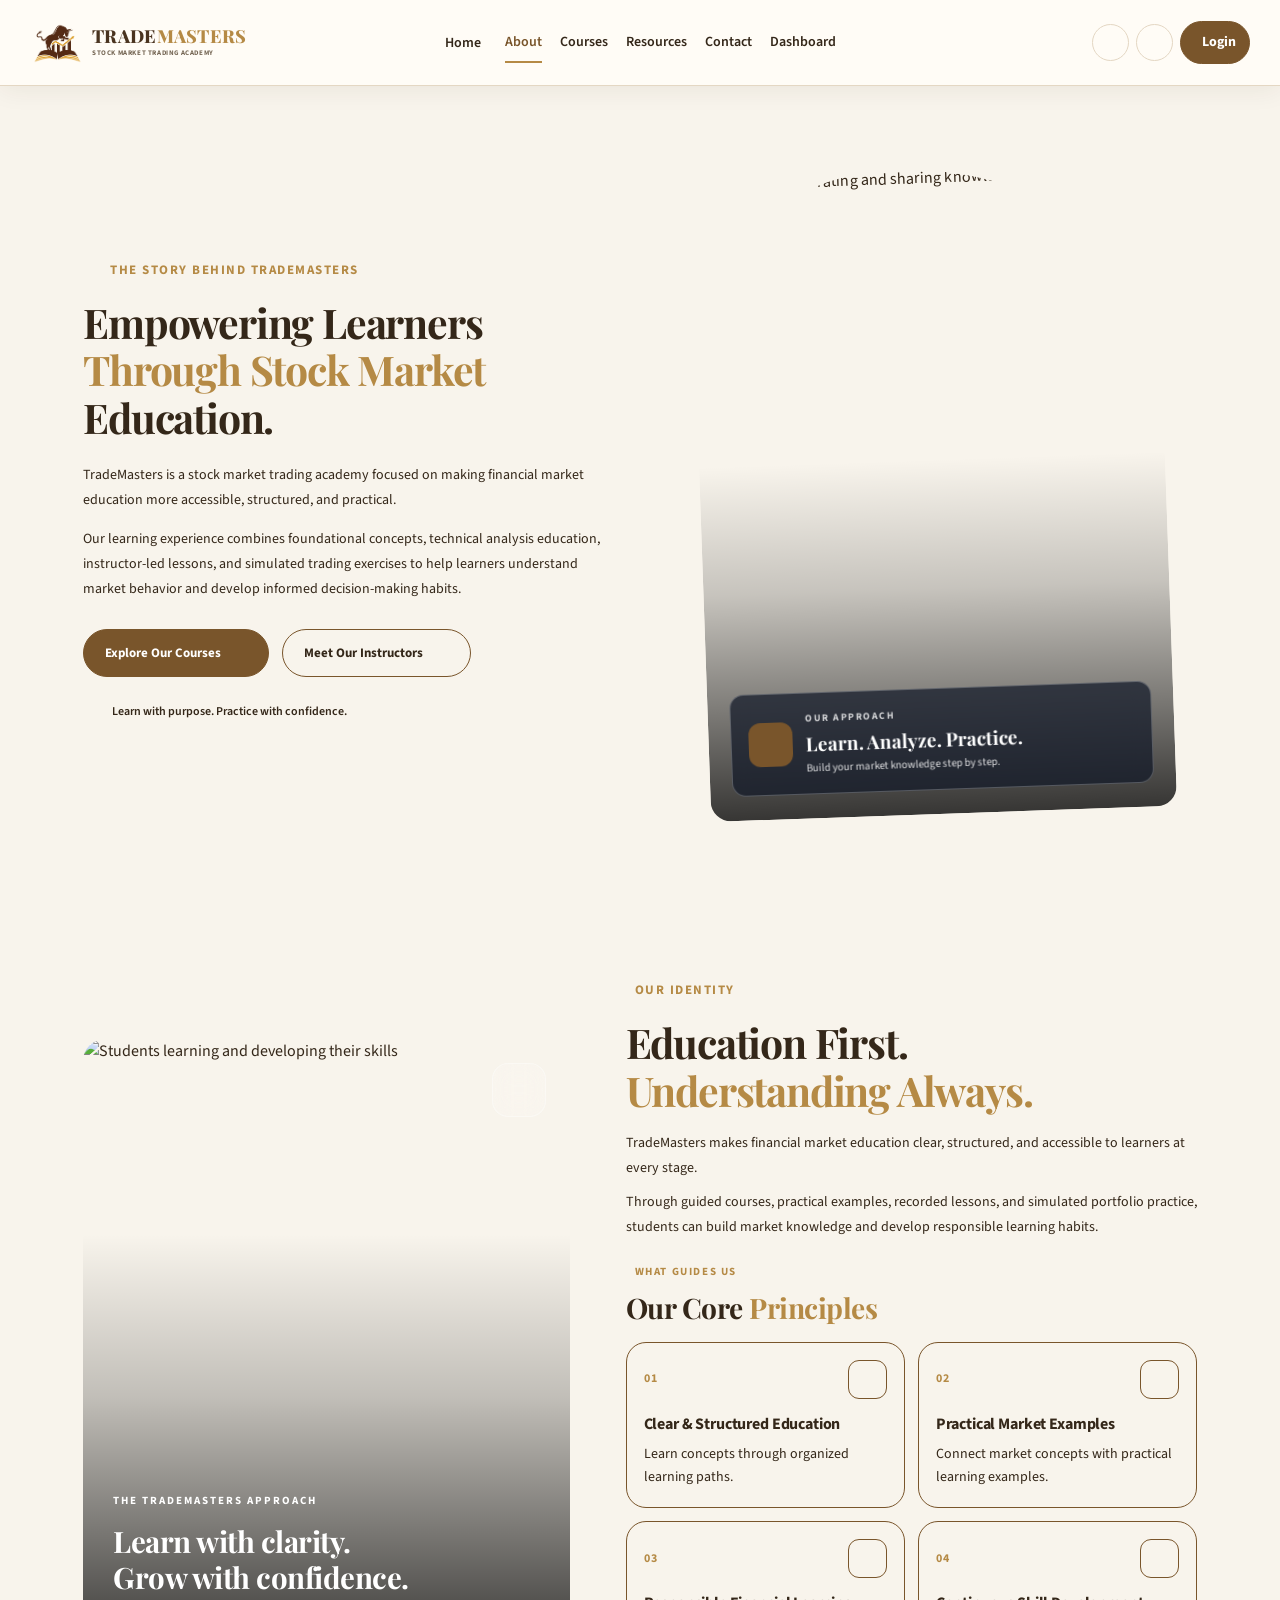
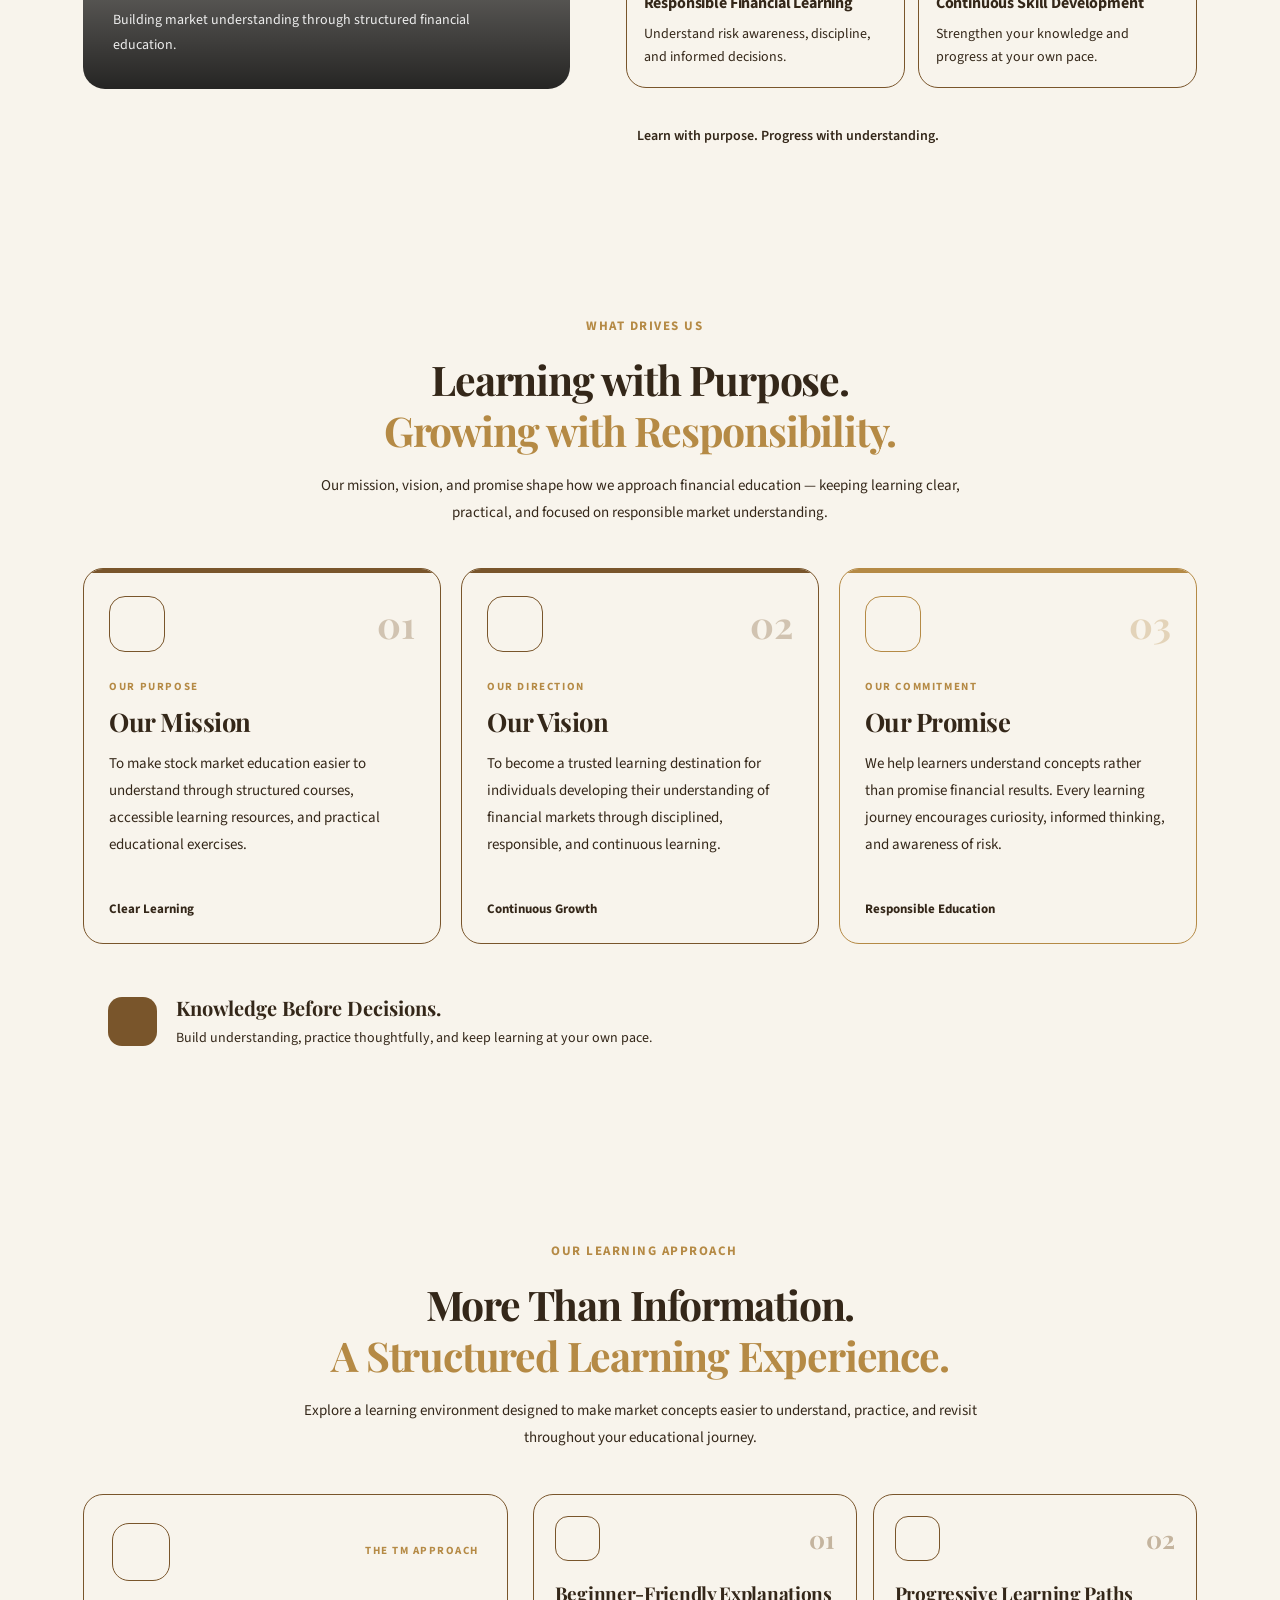
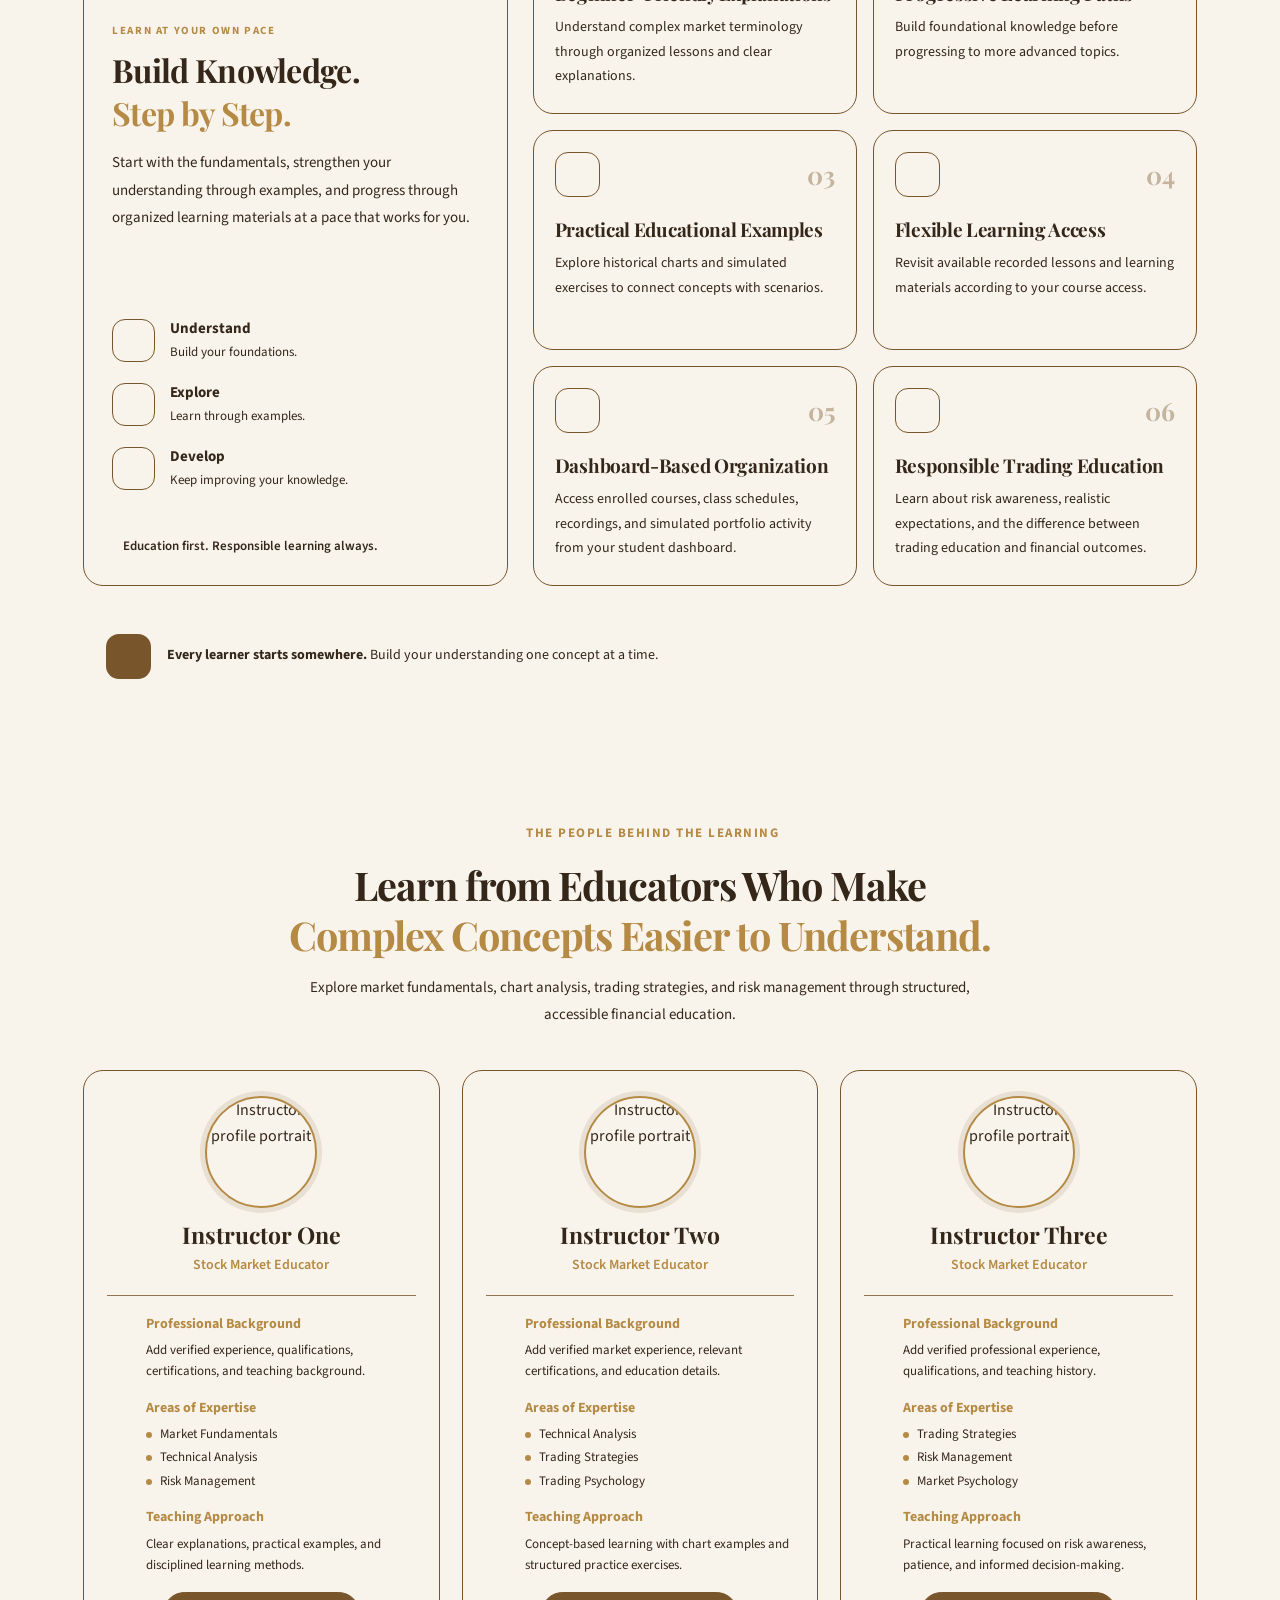
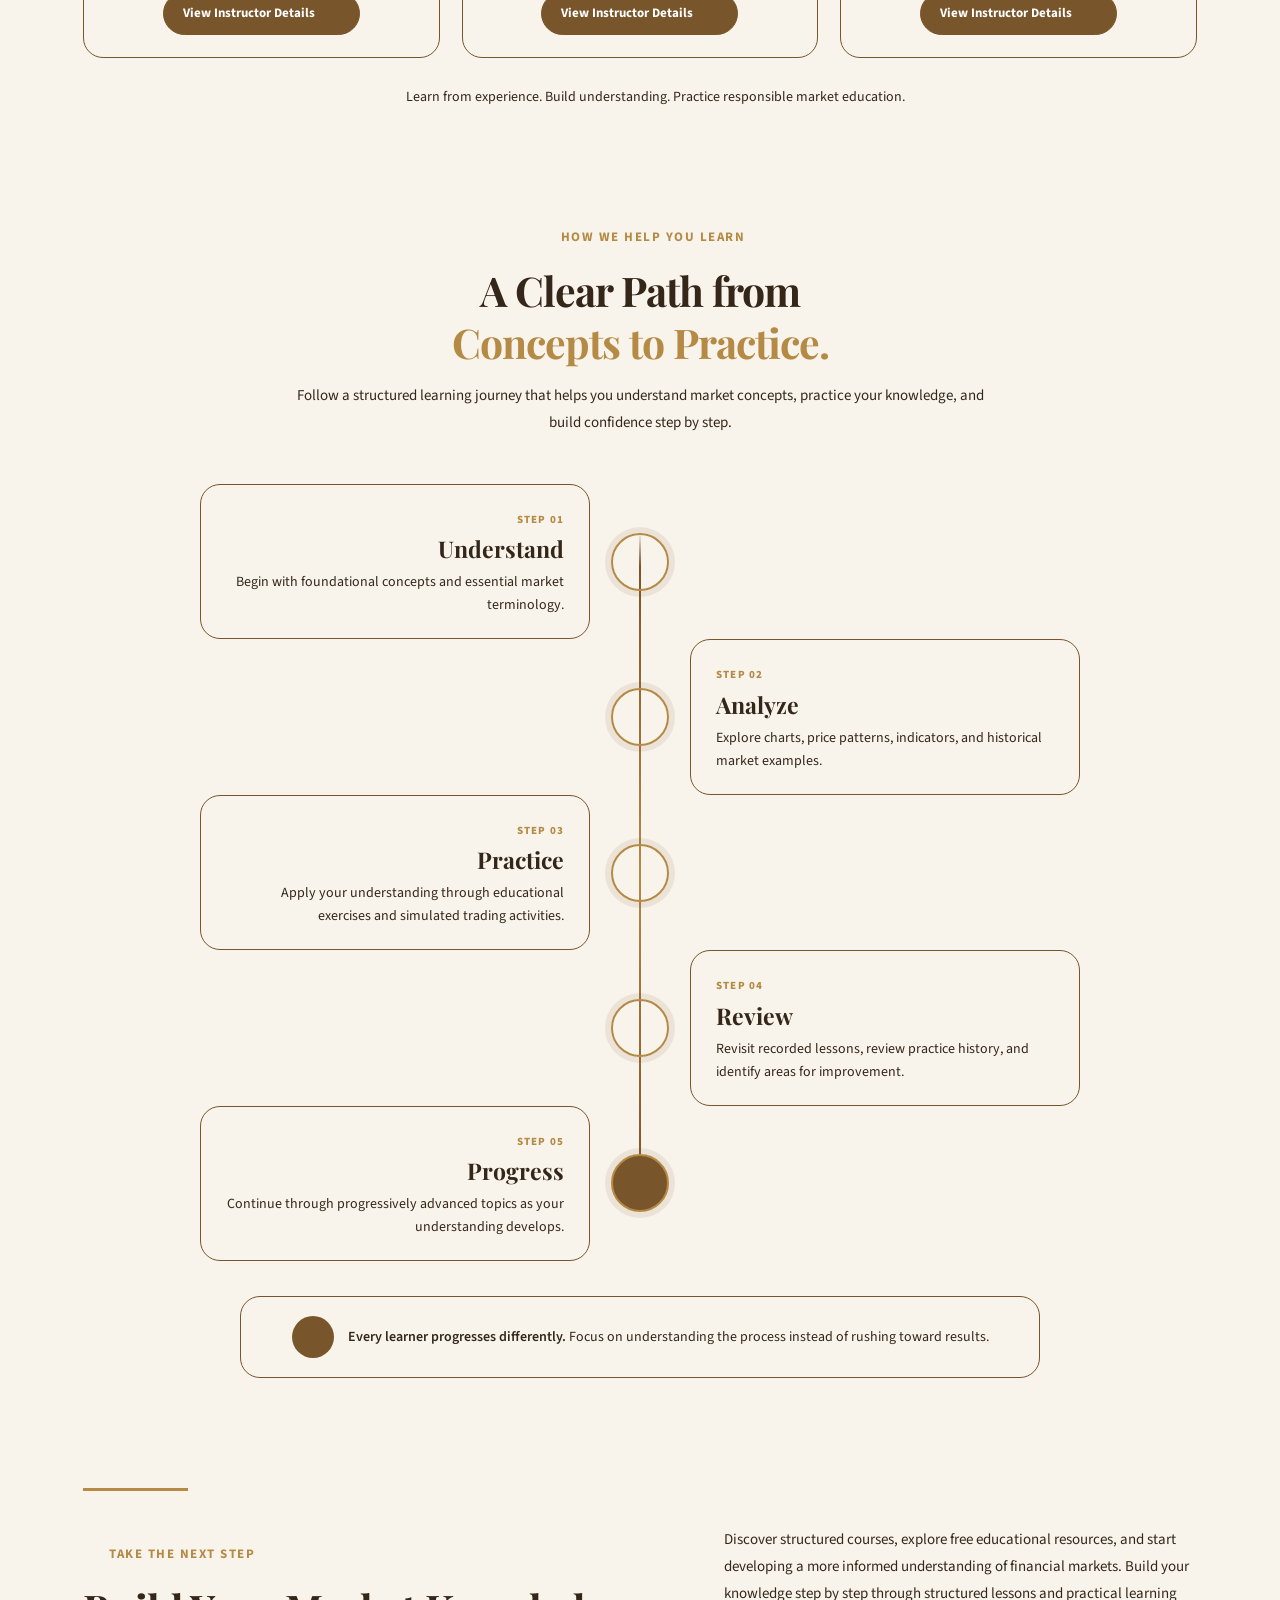
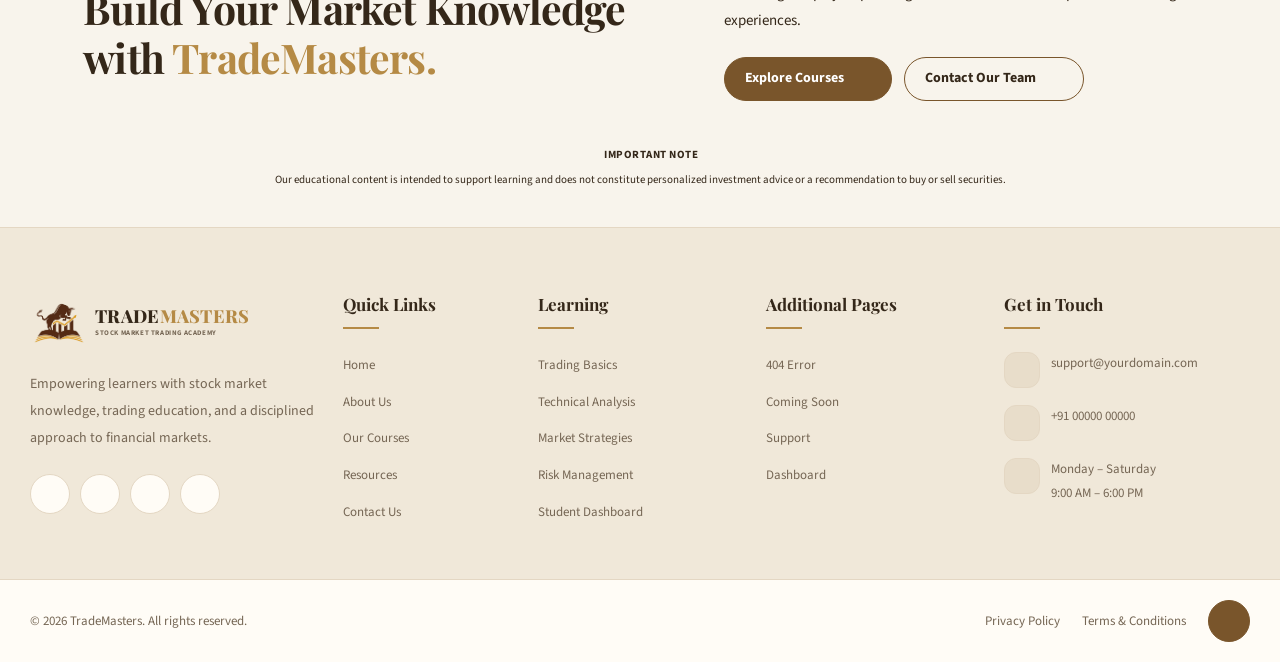
==== about.html @ 6b470a17 "first commit" ====
<!DOCTYPE html>
<html lang="en" dir="ltr" data-theme="light">

<head>
    <meta charset="UTF-8">
    <meta name="viewport" content="width=device-width, initial-scale=1.0">

    <title>TradeMasters | Stock Market Trading Academy</title>

    <meta name="description"
        content="TradeMasters Stock Market Trading Academy provides stock market education, trading courses, and learning resources.">

    <meta name="keywords"
        content="TradeMasters, stock market academy, trading courses, technical analysis, trading education">

    <meta name="author" content="TradeMasters">

    <link rel="preconnect" href="https://fonts.googleapis.com">
    <link rel="preconnect" href="https://fonts.gstatic.com" crossorigin>

    <link href="https://fonts.googleapis.com/css2?family=Playfair+Display:wght@400;500;600;700;800&display=swap"
        rel="stylesheet">

    <link href="https://fonts.googleapis.com/css2?family=Source+Sans+3:wght@400;500;600;700;800&display=swap"
        rel="stylesheet">

    <script src="https://unpkg.com/lucide@0.542.0/dist/umd/lucide.min.js" defer></script>

    <link rel="stylesheet" href="main.css">
    <link rel="stylesheet" href="about.css">
</head>

<body>

    <!-- =====================================================
         HEADER
    ====================================================== -->

    <header class="site-header" id="siteHeader">

        <div class="header-container">

            <!-- BRAND -->
            <a href="index.html" class="brand" aria-label="TradeMasters Home">

                <img src="logo_light.png" alt="TradeMasters Logo" class="brand-logo" id="brandLogo">

                <span class="brand-text">
                    <span class="brand-title">
                        <span class="brand-trade">TRADE</span><span class="brand-masters">MASTERS</span>
                    </span>

                    <span class="brand-subtitle">
                        STOCK MARKET TRADING ACADEMY
                    </span>
                </span>

            </a>


            <!-- CENTER NAVIGATION -->
            <div class="header-nav" id="mainNavigation">

                <nav class="navbar" aria-label="Main navigation">

                    <ul class="nav-list">

                        <!-- HOME DROPDOWN -->
                        <li class="nav-item dropdown">

                            <button class="nav-link dropdown-toggle" id="homeDropdownToggle" type="button"
                                aria-expanded="false" aria-controls="homeDropdownMenu">

                                <span>Home</span>
                                <i data-lucide="chevron-down"></i>

                            </button>

                            <ul class="dropdown-menu" id="homeDropdownMenu">

                                <li>
                                    <a href="index.html" class="dropdown-link">Home 1</a>
                                </li>

                                <li>
                                    <a href="home2.html" class="dropdown-link">Home 2</a>
                                </li>

                            </ul>

                        </li>


                        <!-- ABOUT -->
                        <li class="nav-item">
                            <a href="about.html" class="nav-link">About</a>
                        </li>


                        <!-- COURSES -->
                        <li class="nav-item">
                            <a href="courses.html" class="nav-link">Courses</a>
                        </li>


                        <!-- RESOURCES -->
                        <li class="nav-item">
                            <a href="resources.html" class="nav-link">Resources</a>
                        </li>


                        <!-- CONTACT -->
                        <li class="nav-item">
                            <a href="contact.html" class="nav-link">Contact</a>
                        </li>


                        <!-- DASHBOARD -->
                        <li class="nav-item">
                            <a href="dashboard.html" class="nav-link">Dashboard</a>
                        </li>

                    </ul>

                </nav>


                <!-- MOBILE LOGIN -->
                <a href="login.html" class="login-button mobile-login">

                    <i data-lucide="user-round"></i>
                    <span>Login</span>

                </a>

            </div>


            <!-- DESKTOP HEADER ACTIONS -->
            <div class="header-actions">

                <button type="button" class="icon-button js-rtl-toggle" aria-label="Switch text direction"
                    title="Switch text direction">

                    <i data-lucide="arrow-left-right"></i>

                </button>


                <button type="button" class="icon-button js-theme-toggle" aria-label="Switch to dark mode"
                    title="Toggle dark mode">

                    <i data-lucide="moon"></i>

                </button>


                <a href="login.html" class="login-button desktop-login">

                    <i data-lucide="user-round"></i>
                    <span>Login</span>

                </a>

            </div>


            <!-- MOBILE HEADER ACTIONS -->
            <div class="mobile-actions">

                <button type="button" class="icon-button js-rtl-toggle" aria-label="Switch text direction"
                    title="Switch text direction">

                    <i data-lucide="arrow-left-right"></i>

                </button>


                <button type="button" class="icon-button js-theme-toggle" aria-label="Switch to dark mode"
                    title="Toggle dark mode">

                    <i data-lucide="moon"></i>

                </button>


                <button class="mobile-menu-toggle" id="mobileMenuToggle" type="button"
                    aria-label="Open navigation menu" aria-expanded="false" aria-controls="mainNavigation">

                    <i data-lucide="menu"></i>

                </button>

            </div>

        </div>

    </header>



    <!-- =====================================================
         MAIN CONTENT
    ====================================================== -->

    <main class="page-content" id="mainContent">
        <!-- =====================================================
     TRADEMASTERS — ABOUT HERO
===================================================== -->

<section class="tm-about-hero" id="about-hero">

    <div class="tm-about-hero-container">

        <!-- LEFT CONTENT -->
        <div class="tm-about-hero-content">

            <div class="tm-about-hero-label">
                <i data-lucide="book-open"></i>
                <span>THE STORY BEHIND TRADEMASTERS</span>
            </div>

            <h1 class="tm-about-hero-title">
                Empowering Learners
                <span>Through Stock Market</span>
                Education.
            </h1>

            <div class="tm-about-hero-description">
                <p>
                    TradeMasters is a stock market trading academy focused
                    on making financial market education more accessible,
                    structured, and practical.
                </p>

                <p>
                    Our learning experience combines foundational concepts,
                    technical analysis education, instructor-led lessons,
                    and simulated trading exercises to help learners
                    understand market behavior and develop informed
                    decision-making habits.
                </p>
            </div>

            <div class="tm-about-hero-actions">

                <a href="#courses" class="tm-about-btn tm-about-btn-primary">
                    <span>Explore Our Courses</span>
                    <i data-lucide="arrow-up-right"></i>
                </a>

                <a href="#instructors" class="tm-about-btn tm-about-btn-secondary">
                    <span>Meet Our Instructors</span>
                    <i data-lucide="arrow-right"></i>
                </a>

            </div>

            <div class="tm-about-hero-note">
                <i data-lucide="graduation-cap"></i>
                <span>Learn with purpose. Practice with confidence.</span>
            </div>

        </div>


        <!-- RIGHT IMAGE -->
        <div class="tm-about-hero-visual">

            <div class="tm-about-image-card">

                <img
                    src="https://images.unsplash.com/photo-1521737711867-e3b97375f902?auto=format&fit=crop&w=1400&q=85"
                    alt="Learners collaborating and sharing knowledge"
                    loading="eager"
                >

                <div class="tm-about-image-overlay"></div>

                <div class="tm-about-image-caption">

                    <div class="tm-about-caption-icon">
                        <i data-lucide="book-open-check"></i>
                    </div>

                    <div class="tm-about-caption-content">
                        <span>OUR APPROACH</span>
                        <h3>Learn. Analyze. Practice.</h3>
                        <p>Build your market knowledge step by step.</p>
                    </div>

                </div>

            </div>

        </div>

    </div>

</section>

<!-- =====================================================
     TRADEMASTERS — SECTION 2: WHO WE ARE
===================================================== -->

<section class="tm-identity" id="who-we-are">

    <div class="tm-identity-container">

        <div class="tm-identity-layout">

            <!-- LEFT: IMAGE -->
            <div class="tm-identity-visual">

                <img
                    src="https://images.unsplash.com/photo-1523240795612-9a054b0db644?auto=format&fit=crop&w=1400&q=85"
                    alt="Students learning and developing their skills"
                    class="tm-identity-image"
                    loading="lazy"
                >

                <div class="tm-identity-image-overlay"></div>

                <div class="tm-identity-image-icon">
                    <i data-lucide="graduation-cap"></i>
                </div>

                <div class="tm-identity-image-caption">

                    <span class="tm-identity-image-label">
                        THE TRADEMASTERS APPROACH
                    </span>

                    <h3>
                        Learn with clarity.<br>
                        Grow with confidence.
                    </h3>

                    <p>
                        Building market understanding through
                        structured financial education.
                    </p>

                </div>

            </div>


            <!-- RIGHT: CONTENT -->
            <div class="tm-identity-content">

                <!-- SECTION LABEL -->
                <div class="tm-identity-label">
                    <i data-lucide="compass"></i>
                    <span>OUR IDENTITY</span>
                </div>


                <!-- MAIN HEADING -->
                <h2 class="tm-identity-heading">
                    Education First.
                    <span>Understanding Always.</span>
                </h2>


                <!-- REDUCED INTRO CONTENT -->
                <div class="tm-identity-description">

                    <p>
                        TradeMasters makes financial market education
                        clear, structured, and accessible to learners
                        at every stage.
                    </p>

                    <p>
                        Through guided courses, practical examples,
                        recorded lessons, and simulated portfolio
                        practice, students can build market knowledge
                        and develop responsible learning habits.
                    </p>

                </div>


                <!-- PRINCIPLES HEADING -->
                <div class="tm-identity-principles-heading">

                    <div class="tm-identity-principles-title">

                        <i data-lucide="target"></i>

                        <span>WHAT GUIDES US</span>

                    </div>

                    <h3>
                        Our Core <span>Principles</span>
                    </h3>

                </div>


                <!-- PRINCIPLE CARDS -->
                <div class="tm-identity-principles-grid">

                    <!-- CARD 1 -->
                    <article class="tm-identity-principle">

                        <div class="tm-identity-principle-top">

                            <span class="tm-identity-principle-number">
                                01
                            </span>

                            <div class="tm-identity-principle-icon">
                                <i data-lucide="book-open"></i>
                            </div>

                        </div>

                        <div class="tm-identity-principle-content">

                            <h4>Clear &amp; Structured Education</h4>

                            <p>
                                Learn concepts through organized
                                learning paths.
                            </p>

                        </div>

                    </article>


                    <!-- CARD 2 -->
                    <article class="tm-identity-principle">

                        <div class="tm-identity-principle-top">

                            <span class="tm-identity-principle-number">
                                02
                            </span>

                            <div class="tm-identity-principle-icon">
                                <i data-lucide="chart-no-axes-combined"></i>
                            </div>

                        </div>

                        <div class="tm-identity-principle-content">

                            <h4>Practical Market Examples</h4>

                            <p>
                                Connect market concepts with
                                practical learning examples.
                            </p>

                        </div>

                    </article>


                    <!-- CARD 3 -->
                    <article class="tm-identity-principle">

                        <div class="tm-identity-principle-top">

                            <span class="tm-identity-principle-number">
                                03
                            </span>

                            <div class="tm-identity-principle-icon">
                                <i data-lucide="shield-check"></i>
                            </div>

                        </div>

                        <div class="tm-identity-principle-content">

                            <h4>Responsible Financial Learning</h4>

                            <p>
                                Understand risk awareness,
                                discipline, and informed decisions.
                            </p>

                        </div>

                    </article>


                    <!-- CARD 4 -->
                    <article class="tm-identity-principle">

                        <div class="tm-identity-principle-top">

                            <span class="tm-identity-principle-number">
                                04
                            </span>

                            <div class="tm-identity-principle-icon">
                                <i data-lucide="trending-up"></i>
                            </div>

                        </div>

                        <div class="tm-identity-principle-content">

                            <h4>Continuous Skill Development</h4>

                            <p>
                                Strengthen your knowledge
                                and progress at your own pace.
                            </p>

                        </div>

                    </article>

                </div>


                <!-- BOTTOM NOTE -->
                <div class="tm-identity-bottom-note">

                    <i data-lucide="book-open-check"></i>

                    <p>
                        Learn with purpose. Progress with understanding.
                    </p>

                </div>

            </div>

        </div>

    </div>

</section>

<!-- =====================================================
     TRADEMASTERS — SECTION 3: OUR MISSION & VISION
===================================================== -->

<section class="tm-mission" id="mission-vision">

    <div class="tm-mission-container">

        <!-- CENTERED SECTION HEADER -->
        <div class="tm-mission-header">

            <div class="tm-mission-label">
                <i data-lucide="compass"></i>
                <span>WHAT DRIVES US</span>
            </div>

            <h2 class="tm-mission-heading">
                Learning with Purpose.
                <span>Growing with Responsibility.</span>
            </h2>

            <p class="tm-mission-description">
                Our mission, vision, and promise shape how we approach
                financial education — keeping learning clear, practical,
                and focused on responsible market understanding.
            </p>

        </div>


        <!-- MISSION, VISION AND PROMISE CARDS -->
        <div class="tm-mission-grid">

            <!-- MISSION CARD -->
            <article class="tm-mission-card tm-mission-card-primary">

                <div class="tm-mission-card-top">

                    <div class="tm-mission-icon">
                        <i data-lucide="target"></i>
                    </div>

                    <span class="tm-mission-number">01</span>

                </div>

                <span class="tm-mission-card-label">
                    OUR PURPOSE
                </span>

                <h3>Our Mission</h3>

                <p>
                    To make stock market education easier to understand
                    through structured courses, accessible learning
                    resources, and practical educational exercises.
                </p>

                <div class="tm-mission-card-bottom">

                    <span>Clear Learning</span>

                    <i data-lucide="arrow-up-right"></i>

                </div>

            </article>


            <!-- VISION CARD -->
            <article class="tm-mission-card tm-mission-card-secondary">

                <div class="tm-mission-card-top">

                    <div class="tm-mission-icon">
                        <i data-lucide="telescope"></i>
                    </div>

                    <span class="tm-mission-number">02</span>

                </div>

                <span class="tm-mission-card-label">
                    OUR DIRECTION
                </span>

                <h3>Our Vision</h3>

                <p>
                    To become a trusted learning destination for
                    individuals developing their understanding of
                    financial markets through disciplined, responsible,
                    and continuous learning.
                </p>

                <div class="tm-mission-card-bottom">

                    <span>Continuous Growth</span>

                    <i data-lucide="arrow-up-right"></i>

                </div>

            </article>


            <!-- PROMISE CARD -->
            <article class="tm-mission-card tm-mission-card-promise">

                <div class="tm-mission-card-top">

                    <div class="tm-mission-icon">
                        <i data-lucide="shield-check"></i>
                    </div>

                    <span class="tm-mission-number">03</span>

                </div>

                <span class="tm-mission-card-label">
                    OUR COMMITMENT
                </span>

                <h3>Our Promise</h3>

                <p>
                    We help learners understand concepts rather than
                    promise financial results. Every learning journey
                    encourages curiosity, informed thinking, and
                    awareness of risk.
                </p>

                <div class="tm-mission-card-bottom">

                    <span>Responsible Education</span>

                    <i data-lucide="arrow-up-right"></i>

                </div>

            </article>

        </div>


        <!-- BOTTOM LEARNING MESSAGE -->
        <div class="tm-mission-footer">

            <div class="tm-mission-footer-icon">
                <i data-lucide="book-open-check"></i>
            </div>

            <div class="tm-mission-footer-content">

                <h4>Knowledge Before Decisions.</h4>

                <p>
                    Build understanding, practice thoughtfully,
                    and keep learning at your own pace.
                </p>

            </div>

            <div class="tm-mission-footer-mark">
                <i data-lucide="trending-up"></i>
            </div>

        </div>

    </div>

</section>

<!-- =====================================================
     TRADEMASTERS — SECTION 4: WHAT MAKES US DIFFERENT
===================================================== -->

<section class="tm-different" id="learning-approach">

    <div class="tm-different-container">

        <!-- CENTERED SECTION HEADER -->
        <div class="tm-different-header">

            <div class="tm-different-label">
                <i data-lucide="sparkles"></i>
                <span>OUR LEARNING APPROACH</span>
            </div>

            <h2 class="tm-different-heading">
                More Than Information.
                <span>A Structured Learning Experience.</span>
            </h2>

            <p class="tm-different-description">
                Explore a learning environment designed to make market
                concepts easier to understand, practice, and revisit
                throughout your educational journey.
            </p>

        </div>


        <!-- MAIN CONTENT -->
        <div class="tm-different-layout">

            <!-- LEFT FEATURE PANEL -->
            <div class="tm-different-feature-panel">

                <div class="tm-different-panel-top">

                    <div class="tm-different-panel-icon">
                        <i data-lucide="graduation-cap"></i>
                    </div>

                    <span class="tm-different-panel-number">
                        THE TM APPROACH
                    </span>

                </div>

                <div class="tm-different-panel-content">

                    <span class="tm-different-panel-eyebrow">
                        LEARN AT YOUR OWN PACE
                    </span>

                    <h3>
                        Build Knowledge.
                        <span>Step by Step.</span>
                    </h3>

                    <p>
                        Start with the fundamentals, strengthen your
                        understanding through examples, and progress
                        through organized learning materials at a pace
                        that works for you.
                    </p>

                </div>


                <!-- LEARNING JOURNEY -->
                <div class="tm-different-journey">

                    <div class="tm-different-journey-item">

                        <span class="tm-different-journey-dot">
                            <i data-lucide="book-open"></i>
                        </span>

                        <div>
                            <h4>Understand</h4>
                            <p>Build your foundations.</p>
                        </div>

                    </div>


                    <div class="tm-different-journey-line"></div>


                    <div class="tm-different-journey-item">

                        <span class="tm-different-journey-dot">
                            <i data-lucide="chart-no-axes-combined"></i>
                        </span>

                        <div>
                            <h4>Explore</h4>
                            <p>Learn through examples.</p>
                        </div>

                    </div>


                    <div class="tm-different-journey-line"></div>


                    <div class="tm-different-journey-item">

                        <span class="tm-different-journey-dot">
                            <i data-lucide="trending-up"></i>
                        </span>

                        <div>
                            <h4>Develop</h4>
                            <p>Keep improving your knowledge.</p>
                        </div>

                    </div>

                </div>


                <div class="tm-different-panel-footer">

                    <i data-lucide="shield-check"></i>

                    <p>
                        Education first. Responsible learning always.
                    </p>

                </div>

            </div>


            <!-- RIGHT: SIX LEARNING FEATURES -->
            <div class="tm-different-features">

                <!-- FEATURE 1 -->
                <article class="tm-different-card">

                    <div class="tm-different-card-top">

                        <div class="tm-different-card-icon">
                            <i data-lucide="book-open-text"></i>
                        </div>

                        <span class="tm-different-card-number">01</span>

                    </div>

                    <h3>Beginner-Friendly Explanations</h3>

                    <p>
                        Understand complex market terminology through
                        organized lessons and clear explanations.
                    </p>

                </article>


                <!-- FEATURE 2 -->
                <article class="tm-different-card">

                    <div class="tm-different-card-top">

                        <div class="tm-different-card-icon">
                            <i data-lucide="route"></i>
                        </div>

                        <span class="tm-different-card-number">02</span>

                    </div>

                    <h3>Progressive Learning Paths</h3>

                    <p>
                        Build foundational knowledge before progressing
                        to more advanced topics.
                    </p>

                </article>


                <!-- FEATURE 3 -->
                <article class="tm-different-card">

                    <div class="tm-different-card-top">

                        <div class="tm-different-card-icon">
                            <i data-lucide="chart-no-axes-combined"></i>
                        </div>

                        <span class="tm-different-card-number">03</span>

                    </div>

                    <h3>Practical Educational Examples</h3>

                    <p>
                        Explore historical charts and simulated
                        exercises to connect concepts with scenarios.
                    </p>

                </article>


                <!-- FEATURE 4 -->
                <article class="tm-different-card">

                    <div class="tm-different-card-top">

                        <div class="tm-different-card-icon">
                            <i data-lucide="clock-3"></i>
                        </div>

                        <span class="tm-different-card-number">04</span>

                    </div>

                    <h3>Flexible Learning Access</h3>

                    <p>
                        Revisit available recorded lessons and learning
                        materials according to your course access.
                    </p>

                </article>


                <!-- FEATURE 5 -->
                <article class="tm-different-card">

                    <div class="tm-different-card-top">

                        <div class="tm-different-card-icon">
                            <i data-lucide="layout-dashboard"></i>
                        </div>

                        <span class="tm-different-card-number">05</span>

                    </div>

                    <h3>Dashboard-Based Organization</h3>

                    <p>
                        Access enrolled courses, class schedules,
                        recordings, and simulated portfolio activity
                        from your student dashboard.
                    </p>

                </article>


                <!-- FEATURE 6 -->
                <article class="tm-different-card">

                    <div class="tm-different-card-top">

                        <div class="tm-different-card-icon">
                            <i data-lucide="shield-check"></i>
                        </div>

                        <span class="tm-different-card-number">06</span>

                    </div>

                    <h3>Responsible Trading Education</h3>

                    <p>
                        Learn about risk awareness, realistic
                        expectations, and the difference between
                        trading education and financial outcomes.
                    </p>

                </article>

            </div>

        </div>


        <!-- BOTTOM MESSAGE -->
        <div class="tm-different-bottom">

            <div class="tm-different-bottom-icon">
                <i data-lucide="lightbulb"></i>
            </div>

            <p>
                <strong>Every learner starts somewhere.</strong>
                Build your understanding one concept at a time.
            </p>

            <div class="tm-different-bottom-mark">
                <i data-lucide="arrow-up-right"></i>
            </div>

        </div>

    </div>

</section>

<!-- =====================================================
     TRADEMASTERS — SECTION 5: MEET OUR INSTRUCTORS
===================================================== -->

<section class="tm-instructors" id="meet-instructors">

    <div class="tm-instructors-container">

        <!-- Section Heading -->
        <div class="tm-instructors-header">

            <div class="tm-instructors-label">
                <i data-lucide="users-round"></i>
                <span>THE PEOPLE BEHIND THE LEARNING</span>
            </div>

            <h2 class="tm-instructors-heading">
                Learn from Educators Who Make
                <span>Complex Concepts Easier to Understand.</span>
            </h2>

            <p class="tm-instructors-description">
                Explore market fundamentals, chart analysis, trading
                strategies, and risk management through structured,
                accessible financial education.
            </p>

        </div>


        <!-- Instructor Profiles -->
        <div class="tm-instructors-grid">

            <!-- Instructor 1 -->
            <article class="tm-instructor-card">

                <div class="tm-instructor-profile">

                    <div class="tm-instructor-image">
                        <img
                            src="https://images.unsplash.com/photo-1500648767791-00dcc994a43e?auto=format&fit=crop&w=400&q=85"
                            alt="Instructor profile portrait"
                            loading="lazy"
                        >
                    </div>

                    <h3 class="tm-instructor-name">
                        Instructor One
                    </h3>

                    <p class="tm-instructor-role">
                        Stock Market Educator
                    </p>

                </div>


                <div class="tm-instructor-divider"></div>


                <!-- Background -->
                <div class="tm-instructor-detail">

                    <div class="tm-instructor-detail-icon">
                        <i data-lucide="briefcase-business"></i>
                    </div>

                    <div class="tm-instructor-detail-content">

                        <h4>Professional Background</h4>

                        <p>
                            Add verified experience, qualifications,
                            certifications, and teaching background.
                        </p>

                    </div>

                </div>


                <!-- Expertise -->
                <div class="tm-instructor-detail">

                    <div class="tm-instructor-detail-icon">
                        <i data-lucide="graduation-cap"></i>
                    </div>

                    <div class="tm-instructor-detail-content">

                        <h4>Areas of Expertise</h4>

                        <ul class="tm-instructor-expertise">
                            <li>Market Fundamentals</li>
                            <li>Technical Analysis</li>
                            <li>Risk Management</li>
                        </ul>

                    </div>

                </div>


                <!-- Teaching Approach -->
                <div class="tm-instructor-detail">

                    <div class="tm-instructor-detail-icon">
                        <i data-lucide="target"></i>
                    </div>

                    <div class="tm-instructor-detail-content">

                        <h4>Teaching Approach</h4>

                        <p>
                            Clear explanations, practical examples,
                            and disciplined learning methods.
                        </p>

                    </div>

                </div>


                <a href="#instructor-one"
                   class="tm-instructor-button">

                    <span>View Instructor Details</span>
                    <i data-lucide="arrow-up-right"></i>

                </a>

            </article>



            <!-- Instructor 2 -->
            <article class="tm-instructor-card">

                <div class="tm-instructor-profile">

                    <div class="tm-instructor-image">
                        <img
                            src="https://images.unsplash.com/photo-1534528741775-53994a69daeb?auto=format&fit=crop&w=400&q=85"
                            alt="Instructor profile portrait"
                            loading="lazy"
                        >
                    </div>

                    <h3 class="tm-instructor-name">
                        Instructor Two
                    </h3>

                    <p class="tm-instructor-role">
                        Stock Market Educator
                    </p>

                </div>


                <div class="tm-instructor-divider"></div>


                <!-- Background -->
                <div class="tm-instructor-detail">

                    <div class="tm-instructor-detail-icon">
                        <i data-lucide="briefcase-business"></i>
                    </div>

                    <div class="tm-instructor-detail-content">

                        <h4>Professional Background</h4>

                        <p>
                            Add verified market experience, relevant
                            certifications, and education details.
                        </p>

                    </div>

                </div>


                <!-- Expertise -->
                <div class="tm-instructor-detail">

                    <div class="tm-instructor-detail-icon">
                        <i data-lucide="graduation-cap"></i>
                    </div>

                    <div class="tm-instructor-detail-content">

                        <h4>Areas of Expertise</h4>

                        <ul class="tm-instructor-expertise">
                            <li>Technical Analysis</li>
                            <li>Trading Strategies</li>
                            <li>Trading Psychology</li>
                        </ul>

                    </div>

                </div>


                <!-- Teaching Approach -->
                <div class="tm-instructor-detail">

                    <div class="tm-instructor-detail-icon">
                        <i data-lucide="target"></i>
                    </div>

                    <div class="tm-instructor-detail-content">

                        <h4>Teaching Approach</h4>

                        <p>
                            Concept-based learning with chart examples
                            and structured practice exercises.
                        </p>

                    </div>

                </div>


                <a href="#instructor-two"
                   class="tm-instructor-button">

                    <span>View Instructor Details</span>
                    <i data-lucide="arrow-up-right"></i>

                </a>

            </article>



            <!-- Instructor 3 -->
            <article class="tm-instructor-card">

                <div class="tm-instructor-profile">

                    <div class="tm-instructor-image">
                        <img
                            src="https://images.unsplash.com/photo-1506794778202-cad84cf45f1d?auto=format&fit=crop&w=400&q=85"
                            alt="Instructor profile portrait"
                            loading="lazy"
                        >
                    </div>

                    <h3 class="tm-instructor-name">
                        Instructor Three
                    </h3>

                    <p class="tm-instructor-role">
                        Stock Market Educator
                    </p>

                </div>


                <div class="tm-instructor-divider"></div>


                <!-- Background -->
                <div class="tm-instructor-detail">

                    <div class="tm-instructor-detail-icon">
                        <i data-lucide="briefcase-business"></i>
                    </div>

                    <div class="tm-instructor-detail-content">

                        <h4>Professional Background</h4>

                        <p>
                            Add verified professional experience,
                            qualifications, and teaching history.
                        </p>

                    </div>

                </div>


                <!-- Expertise -->
                <div class="tm-instructor-detail">

                    <div class="tm-instructor-detail-icon">
                        <i data-lucide="graduation-cap"></i>
                    </div>

                    <div class="tm-instructor-detail-content">

                        <h4>Areas of Expertise</h4>

                        <ul class="tm-instructor-expertise">
                            <li>Trading Strategies</li>
                            <li>Risk Management</li>
                            <li>Market Psychology</li>
                        </ul>

                    </div>

                </div>


                <!-- Teaching Approach -->
                <div class="tm-instructor-detail">

                    <div class="tm-instructor-detail-icon">
                        <i data-lucide="target"></i>
                    </div>

                    <div class="tm-instructor-detail-content">

                        <h4>Teaching Approach</h4>

                        <p>
                            Practical learning focused on risk awareness,
                            patience, and informed decision-making.
                        </p>

                    </div>

                </div>


                <a href="#instructor-three"
                   class="tm-instructor-button">

                    <span>View Instructor Details</span>
                    <i data-lucide="arrow-up-right"></i>

                </a>

            </article>

        </div>


        <!-- Bottom Note -->
        <div class="tm-instructors-note">

            <i data-lucide="book-open-check"></i>

            <p>
                Learn from experience. Build understanding.
                Practice responsible market education.
            </p>

        </div>

    </div>

</section>

<!-- =====================================================
     TRADEMASTERS — SECTION 6: LEARNING METHODOLOGY
===================================================== -->

<section class="tm-methodology" id="learning-methodology">

    <div class="tm-methodology-container">

        <!-- Section Header -->
        <header class="tm-methodology-header">

            <div class="tm-methodology-label">
                <i data-lucide="route"></i>
                <span>HOW WE HELP YOU LEARN</span>
            </div>

            <h2 class="tm-methodology-heading">
                A Clear Path from
                <span>Concepts to Practice.</span>
            </h2>

            <p class="tm-methodology-description">
                Follow a structured learning journey that helps you
                understand market concepts, practice your knowledge,
                and build confidence step by step.
            </p>

        </header>


        <!-- Learning Flowchart -->
        <div class="tm-methodology-timeline">

            <!-- Center Line -->
            <div
                class="tm-methodology-line"
                aria-hidden="true">
            </div>


            <!-- STEP 1: LEFT -->
            <article class="tm-method-step tm-step-left">

                <div class="tm-method-content">

                    <span class="tm-method-number">STEP 01</span>

                    <h3>Understand</h3>

                    <p>
                        Begin with foundational concepts and
                        essential market terminology.
                    </p>

                </div>

                <div class="tm-method-marker">
                    <i data-lucide="book-open"></i>
                </div>

            </article>


            <!-- STEP 2: RIGHT -->
            <article class="tm-method-step tm-step-right">

                <div class="tm-method-marker">
                    <i data-lucide="chart-no-axes-combined"></i>
                </div>

                <div class="tm-method-content">

                    <span class="tm-method-number">STEP 02</span>

                    <h3>Analyze</h3>

                    <p>
                        Explore charts, price patterns, indicators,
                        and historical market examples.
                    </p>

                </div>

            </article>


            <!-- STEP 3: LEFT -->
            <article class="tm-method-step tm-step-left">

                <div class="tm-method-content">

                    <span class="tm-method-number">STEP 03</span>

                    <h3>Practice</h3>

                    <p>
                        Apply your understanding through educational
                        exercises and simulated trading activities.
                    </p>

                </div>

                <div class="tm-method-marker">
                    <i data-lucide="chart-no-axes-column-increasing"></i>
                </div>

            </article>


            <!-- STEP 4: RIGHT -->
            <article class="tm-method-step tm-step-right">

                <div class="tm-method-marker">
                    <i data-lucide="clipboard-check"></i>
                </div>

                <div class="tm-method-content">

                    <span class="tm-method-number">STEP 04</span>

                    <h3>Review</h3>

                    <p>
                        Revisit recorded lessons, review practice
                        history, and identify areas for improvement.
                    </p>

                </div>

            </article>


            <!-- STEP 5: LEFT -->
            <article class="tm-method-step tm-step-left">

                <div class="tm-method-content">

                    <span class="tm-method-number">STEP 05</span>

                    <h3>Progress</h3>

                    <p>
                        Continue through progressively advanced
                        topics as your understanding develops.
                    </p>

                </div>

                <div class="tm-method-marker tm-method-marker-final">
                    <i data-lucide="trending-up"></i>
                </div>

            </article>

        </div>


        <!-- Supporting Message -->
        <div class="tm-methodology-note">

            <div class="tm-methodology-note-icon">
                <i data-lucide="lightbulb"></i>
            </div>

            <p>
                Every learner progresses differently.
                <span>
                    Focus on understanding the process instead of
                    rushing toward results.
                </span>
            </p>

        </div>

    </div>

</section>

<!-- =====================================================
     TRADEMASTERS — SECTION 7: ABOUT PAGE CTA
     ASYMMETRICAL LAYOUT
===================================================== -->

<section class="tm-about-cta" id="about-cta">

    <div class="tm-about-cta-container">

        <!-- Top Accent -->
        <div class="tm-about-cta-accent"></div>

        <!-- Main Content -->
        <div class="tm-about-cta-main">

            <!-- Left: Heading -->
            <div class="tm-about-cta-heading">

                <div class="tm-about-cta-label">
                    <i data-lucide="trending-up"></i>
                    <span>TAKE THE NEXT STEP</span>
                </div>

                <h2>
                    Build Your Market
                    Knowledge with
                    <span>TradeMasters.</span>
                </h2>

            </div>

            <!-- Right: Description and Actions -->
            <div class="tm-about-cta-details">

                <p class="tm-about-cta-description">
                    Discover structured courses, explore free educational
                    resources, and start developing a more informed
                    understanding of financial markets. Build your
                    knowledge step by step through structured lessons
                    and practical learning experiences.
                </p>

                <div class="tm-about-cta-actions">

                    <a href="#courses" class="tm-about-cta-primary">
                        Explore Courses
                        <i data-lucide="arrow-up-right"></i>
                    </a>

                    <a href="#contact" class="tm-about-cta-secondary">
                        Contact Our Team
                        <i data-lucide="arrow-right"></i>
                    </a>

                </div>

            </div>

        </div>

        <!-- Bottom Disclaimer -->
        <div class="tm-about-cta-footer">

            <div class="tm-about-cta-footer-label">
                <i data-lucide="info"></i>
                <span>IMPORTANT NOTE</span>
            </div>

            <p>
                Our educational content is intended to support learning
                and does not constitute personalized investment advice
                or a recommendation to buy or sell securities.
            </p>

        </div>

    </div>

</section>
</main>



    <!-- =====================================================
         FOOTER
    ====================================================== -->

    <footer class="site-footer">

        <div class="footer-main">

            <div class="footer-container">

                <!-- BRAND COLUMN -->
                <div class="footer-column footer-brand-column">

                    <a href="index.html" class="brand footer-brand">

                        <img src="./images/logo_light.png" alt="TradeMasters Logo" class="footer-brand-logo"
                            id="footerBrandLogo">

                        <span class="brand-text">

                            <span class="brand-title">
                                <span class="brand-trade">TRADE</span><span class="brand-masters">MASTERS</span>
                            </span>

                            <span class="brand-subtitle">
                                STOCK MARKET TRADING ACADEMY
                            </span>

                        </span>

                    </a>


                    <p class="footer-description">
                        Empowering learners with stock market knowledge,
                        trading education, and a disciplined approach
                        to financial markets.
                    </p>


                    <div class="social-links">

                        <a href="#" class="social-link" aria-label="Instagram" title="Instagram">
                            <i data-lucide="instagram"></i>
                        </a>

                        <a href="#" class="social-link" aria-label="LinkedIn" title="LinkedIn">
                            <i data-lucide="linkedin"></i>
                        </a>

                        <a href="#" class="social-link" aria-label="YouTube" title="YouTube">
                            <i data-lucide="youtube"></i>
                        </a>

                        <a href="#" class="social-link" aria-label="Facebook" title="Facebook">
                            <i data-lucide="facebook"></i>
                        </a>

                    </div>

                </div>


                <!-- QUICK LINKS -->
                <div class="footer-column">

                    <h3 class="footer-heading">Quick Links</h3>

                    <ul class="footer-links">

                        <li><a href="index.html">Home</a></li>
                        <li><a href="about.html">About Us</a></li>
                        <li><a href="courses.html">Our Courses</a></li>
                        <li><a href="resources.html">Resources</a></li>
                        <li><a href="contact.html">Contact Us</a></li>

                    </ul>

                </div>


                <!-- LEARNING -->
                <div class="footer-column">

                    <h3 class="footer-heading">Learning</h3>

                    <ul class="footer-links">

                        <li><a href="courses.html">Trading Basics</a></li>
                        <li><a href="courses.html">Technical Analysis</a></li>
                        <li><a href="courses.html">Market Strategies</a></li>
                        <li><a href="courses.html">Risk Management</a></li>
                        <li><a href="dashboard.html">Student Dashboard</a></li>

                    </ul>

                </div>


                <!-- ADDITIONAL PAGES -->
                <div class="footer-column">

                    <h3 class="footer-heading">Additional Pages</h3>

                    <ul class="footer-links">

                        <li><a href="404.html">404 Error</a></li>
                        <li><a href="coming-soon.html">Coming Soon</a></li>
                        <li><a href="support.html">Support</a></li>
                        <li><a href="dashboard.html">Dashboard</a></li>

                    </ul>

                </div>


                <!-- GET IN TOUCH -->
                <div class="footer-column footer-contact-column">

                    <h3 class="footer-heading">Get in Touch</h3>

                    <ul class="footer-contact-list">

                        <li>

                            <span class="footer-contact-icon">
                                <i data-lucide="mail"></i>
                            </span>

                            <a href="mailto:support@yourdomain.com">
                                support@yourdomain.com
                            </a>

                        </li>


                        <li>

                            <span class="footer-contact-icon">
                                <i data-lucide="phone"></i>
                            </span>

                            <a href="tel:+910000000000">
                                +91 00000 00000
                            </a>

                        </li>


                        <li>

                            <span class="footer-contact-icon">
                                <i data-lucide="clock"></i>
                            </span>

                            <span>
                                Monday – Saturday<br>
                                9:00 AM – 6:00 PM
                            </span>

                        </li>

                    </ul>

                </div>

            </div>

        </div>


        <!-- FOOTER BOTTOM -->
        <div class="footer-bottom">

            <div class="footer-container footer-bottom-container">

                <p class="copyright">
                    &copy; <span id="currentYear"></span>
                    TradeMasters. All rights reserved.
                </p>


                <div class="footer-bottom-actions">

                    <div class="legal-links">

                        <a href="privacy.html">Privacy Policy</a>
                        <a href="terms.html">Terms &amp; Conditions</a>

                    </div>


                    <button type="button" class="back-to-top" id="backToTop" aria-label="Go to top"
                        title="Go to top">

                        <i data-lucide="arrow-up"></i>

                    </button>

                </div>

            </div>

        </div>

    </footer>


    <script src="main.js"></script>
<script src="about.js"></script>
</body>

</html>
---- main.css ----
/* =========================================================
   TRADEMASTERS — GLOBAL VARIABLES
========================================================= */

:root {
    --font-heading: "Playfair Display", serif;
    --font-content: "Source Sans 3", sans-serif;

    --color-primary: #79552B;
    --color-primary-hover: #624321;

    --color-secondary: #B58A45;
    --color-secondary-hover: #9B7334;

    --color-accent: #D6B56D;

    --color-background: #F8F4EC;
    --color-surface: #FFFCF6;
    --color-surface-alt: #F0E8D9;

    --color-text: #342719;
    --color-text-muted: #756654;

    --color-heading: #49331F;

    --color-border: #E4D7C3;

    --color-header-background: #FFFCF6;
    --color-footer-background: #F0E8D9;

    --color-footer-text: #342719;
    --color-footer-muted: #756654;

    --color-icon-background: #E8DDCA;

    --color-white: #FFFFFF;
    --color-black: #000000;

    --shadow-header: 0 4px 24px rgba(60, 42, 20, 0.07);
    --shadow-card: 0 14px 38px rgba(60, 42, 20, 0.09);
    --shadow-dropdown: 0 14px 35px rgba(40, 28, 15, 0.14);

    --radius-sm: 6px;
    --radius-md: 12px;
    --radius-lg: 20px;
    --radius-xl: 28px;
    --radius-pill: 999px;

    --header-height: 86px;
    --container-width: 1400px;
    --container-padding: 42px;

    --transition-fast: 0.2s ease;
    --transition-normal: 0.3s ease;

    --z-header: 1000;
    --z-dropdown: 1100;
    --z-mobile-menu: 1200;
}


/* =========================================================
   DARK MODE VARIABLES
========================================================= */

body.dark-mode {
    --color-primary: #D8B779;
    --color-primary-hover: #E8CC96;

    --color-secondary: #E2B85D;
    --color-secondary-hover: #F0CB7D;

    --color-accent: #E8C97F;

    --color-background: #171511;
    --color-surface: #211D17;
    --color-surface-alt: #2A241C;

    --color-text: #F1E8D8;
    --color-text-muted: #C1B29A;

    --color-heading: #F5E7CD;

    --color-border: #40372A;

    --color-header-background: #1B1813;
    --color-footer-background: #211D17;

    --color-footer-text: #F1E8D8;
    --color-footer-muted: #C1B29A;

    --color-icon-background: #342B20;

    --shadow-header: 0 4px 24px rgba(0, 0, 0, 0.2);
    --shadow-card: 0 14px 38px rgba(0, 0, 0, 0.2);
    --shadow-dropdown: 0 14px 35px rgba(0, 0, 0, 0.35);
}


/* =========================================================
   RESET
========================================================= */

*,
*::before,
*::after {
    box-sizing: border-box;
    margin: 0;
    padding: 0;
}

html {
    scroll-behavior: smooth;
}

body {
    min-height: 100vh;
    padding-top: var(--header-height);
    font-family: var(--font-content);
    font-size: 16px;
    line-height: 1.6;
    color: var(--color-text);
    background-color: var(--color-background);
    transition:
        color var(--transition-normal),
        background-color var(--transition-normal);
}

body,
button,
input,
textarea,
select {
    font-family: var(--font-content);
}

button,
input,
textarea,
select {
    font-size: inherit;
}

button {
    color: inherit;
}

a {
    color: inherit;
    text-decoration: none;
}

ul,
ol {
    list-style: none;
}

img,
svg {
    display: block;
    max-width: 100%;
}

button,
a {
    -webkit-tap-highlight-color: transparent;
}

button:focus-visible,
a:focus-visible {
    outline: 2px solid var(--color-secondary);
    outline-offset: 4px;
}

::selection {
    color: var(--color-white);
    background-color: var(--color-primary);
}


/* =========================================================
   CONTAINERS
========================================================= */

.header-container,
.footer-container {
    width: 100%;
    max-width: var(--container-width);
    margin-inline: auto;
    padding-inline: var(--container-padding);
}


/* =========================================================
   FIXED HEADER
========================================================= */

.site-header {
    position: fixed;
    top: 0;
    right: 0;
    left: 0;
    z-index: var(--z-header);
    width: 100%;
    height: var(--header-height);
    background-color: var(--color-header-background);
    border-bottom: 1px solid var(--color-border);
    box-shadow: var(--shadow-header);
    transition:
        background-color var(--transition-normal),
        border-color var(--transition-normal),
        box-shadow var(--transition-normal);
}

.header-container {
    display: grid;
    grid-template-columns: 1fr auto 1fr;
    align-items: center;
    gap: 24px;
    height: 100%;
}


/* =========================================================
   BRAND
========================================================= */

.brand {
    display: inline-flex;
    align-items: center;
    justify-self: start;
    gap: 7px;
    min-width: 0;
    direction: ltr;
    text-align: left;
}

.brand-logo {
    width: 62px;
    height: 62px;
    flex-shrink: 0;
    object-fit: contain;
}

.brand-text {
    display: flex;
    flex-direction: column;
    justify-content: center;
    gap: 1px;
    min-width: 0;
}

.brand-title {
    display: block;
    font-family: var(--font-heading);
    font-size: 21px;
    font-weight: 800;
    line-height: 1.15;
    letter-spacing: 0.3px;
    white-space: nowrap;
}

.brand-trade {
    color: var(--color-heading);
}

.brand-masters {
    color: var(--color-secondary);
}

.brand-subtitle {
    display: block;
    color: var(--color-text-muted);
    font-size: 8px;
    font-weight: 700;
    line-height: 1.5;
    letter-spacing: 0.9px;
    white-space: nowrap;
}


/* =========================================================
   CENTER NAVIGATION
========================================================= */

.header-nav {
    display: flex;
    align-items: center;
    justify-content: center;
    min-width: 0;
}

.navbar {
    display: flex;
    align-items: center;
    justify-content: center;
    min-width: 0;
}

.nav-list {
    display: flex;
    align-items: center;
    justify-content: center;
    gap: 24px;
}

.nav-item {
    position: relative;
    display: flex;
    align-items: center;
}

.nav-link {
    position: relative;
    display: inline-flex;
    align-items: center;
    justify-content: center;
    gap: 6px;
    min-height: 46px;
    padding: 8px 0;
    border: none;
    background: transparent;
    color: var(--color-text);
    font-size: 15px;
    font-weight: 600;
    white-space: nowrap;
    cursor: pointer;
    transition: color var(--transition-fast);
}

.nav-link::after {
    position: absolute;
    right: 0;
    bottom: 3px;
    left: 0;
    height: 2px;
    background-color: var(--color-secondary);
    content: "";
    transform: scaleX(0);
    transform-origin: center;
    transition: transform var(--transition-fast);
}

.nav-link:hover,
.nav-link:focus-visible,
.nav-link.active {
    color: var(--color-primary);
}

.nav-link:hover::after,
.nav-link.active::after {
    transform: scaleX(1);
}

.nav-link svg {
    width: 15px;
    height: 15px;
    flex-shrink: 0;
}


/* =========================================================
   HOME DROPDOWN
========================================================= */

.dropdown {
    position: relative;
}

.dropdown-toggle {
    font-family: var(--font-content);
}

.dropdown-menu {
    position: absolute;
    top: calc(100% + 8px);
    left: 0;
    z-index: var(--z-dropdown);
    width: 190px;
    padding: 8px;
    border: 1px solid var(--color-border);
    border-radius: var(--radius-md);
    background-color: var(--color-surface);
    box-shadow: var(--shadow-dropdown);
    opacity: 0;
    visibility: hidden;
    pointer-events: none;
    transform: translateY(8px);
    transition:
        opacity var(--transition-fast),
        visibility var(--transition-fast),
        transform var(--transition-fast);
}

.dropdown-menu::before {
    position: absolute;
    top: -10px;
    right: 0;
    left: 0;
    height: 12px;
    content: "";
}

.dropdown.open .dropdown-menu,
.dropdown:hover .dropdown-menu,
.dropdown:focus-within .dropdown-menu {
    opacity: 1;
    visibility: visible;
    pointer-events: auto;
    transform: translateY(0);
}

.dropdown-link {
    display: flex;
    align-items: center;
    min-height: 42px;
    padding: 10px 13px;
    border-radius: var(--radius-sm);
    color: var(--color-text);
    font-size: 14px;
    font-weight: 600;
    transition:
        color var(--transition-fast),
        background-color var(--transition-fast);
}

.dropdown-link:hover,
.dropdown-link.active {
    color: var(--color-primary);
    background-color: var(--color-surface-alt);
}


/* =========================================================
   HEADER ACTIONS
========================================================= */

.header-actions {
    display: flex;
    align-items: center;
    justify-content: flex-end;
    gap: 9px;
    justify-self: end;
}

.mobile-actions {
    display: none;
    align-items: center;
    justify-content: flex-end;
    gap: 8px;
    justify-self: end;
}

.icon-button {
    display: inline-flex;
    align-items: center;
    justify-content: center;
    width: 40px;
    height: 40px;
    padding: 0;
    border: 1px solid var(--color-border);
    border-radius: var(--radius-pill);
    background-color: var(--color-surface);
    color: var(--color-text);
    cursor: pointer;
    transition:
        color var(--transition-fast),
        background-color var(--transition-fast),
        border-color var(--transition-fast),
        transform var(--transition-fast);
}

.icon-button:hover {
    color: var(--color-white);
    background-color: var(--color-primary);
    border-color: var(--color-primary);
    transform: translateY(-2px);
}

body.dark-mode .icon-button:hover {
    color: var(--color-background);
}

.icon-button svg {
    width: 18px;
    height: 18px;
    stroke-width: 2;
}


/* =========================================================
   LOGIN BUTTON
========================================================= */

.login-button {
    display: inline-flex;
    align-items: center;
    justify-content: center;
    gap: 8px;
    min-height: 42px;
    padding: 9px 17px;
    border: 1px solid var(--color-primary);
    border-radius: var(--radius-pill);
    background-color: var(--color-primary);
    color: var(--color-white);
    font-size: 14px;
    font-weight: 700;
    white-space: nowrap;
    transition:
        background-color var(--transition-fast),
        color var(--transition-fast),
        border-color var(--transition-fast),
        transform var(--transition-fast);
}

.login-button:hover {
    background-color: var(--color-secondary);
    border-color: var(--color-secondary);
    color: var(--color-white);
    transform: translateY(-2px);
}

body.dark-mode .login-button,
body.dark-mode .login-button:hover {
    color: var(--color-background);
}

.login-button svg {
    width: 17px;
    height: 17px;
}


/* Mobile login is hidden on desktop */
.mobile-login {
    display: none;
}


/* =========================================================
   MOBILE MENU BUTTON
========================================================= */

.mobile-menu-toggle {
    display: none;
    align-items: center;
    justify-content: center;
    width: 42px;
    height: 42px;
    border: 1px solid var(--color-border);
    border-radius: var(--radius-md);
    background-color: var(--color-surface);
    color: var(--color-text);
    cursor: pointer;
}

.mobile-menu-toggle svg {
    width: 22px;
    height: 22px;
}


/* =========================================================
   EMPTY MAIN CONTENT
========================================================= */

.page-content {
    min-height: 0;
}


/* =========================================================
   FOOTER
========================================================= */

.site-footer {
    background-color: var(--color-footer-background);
    color: var(--color-footer-text);
    border-top: 1px solid var(--color-border);
    transition:
        background-color var(--transition-normal),
        color var(--transition-normal);
}

.footer-main {
    padding-block: 65px 55px;
}

.footer-main .footer-container {
    display: grid;
    grid-template-columns:
        1.35fr
        0.8fr
        0.95fr
        1fr
        1.15fr;
    gap: 32px;
}

.footer-column {
    min-width: 0;
}

.footer-brand {
    margin-bottom: 20px;
}

.footer-brand-logo {
    width: 58px;
    height: 58px;
    flex-shrink: 0;
    object-fit: contain;
}

.footer-brand .brand-trade {
    color: var(--color-footer-text);
}

.footer-brand .brand-masters {
    color: var(--color-secondary);
}

.footer-brand .brand-subtitle {
    color: var(--color-footer-muted);
}

.footer-description {
    max-width: 330px;
    margin-bottom: 23px;
    color: var(--color-footer-muted);
    font-size: 14px;
    line-height: 1.9;
}

.social-links {
    display: flex;
    align-items: center;
    flex-wrap: wrap;
    gap: 10px;
}

.social-link {
    display: inline-flex;
    align-items: center;
    justify-content: center;
    width: 40px;
    height: 40px;
    border: 1px solid var(--color-border);
    border-radius: var(--radius-pill);
    background-color: var(--color-surface);
    color: var(--color-primary);
    transition:
        background-color var(--transition-fast),
        color var(--transition-fast),
        border-color var(--transition-fast),
        transform var(--transition-fast);
}

.social-link:hover {
    background-color: var(--color-primary);
    border-color: var(--color-primary);
    color: var(--color-white);
    transform: translateY(-3px);
}

body.dark-mode .social-link:hover {
    color: var(--color-background);
}

.social-link svg {
    display: block;
    width: 19px;
    height: 19px;
    stroke-width: 2;
}

.footer-heading {
    position: relative;
    margin-bottom: 23px;
    padding-bottom: 12px;
    color: var(--color-footer-text);
    font-family: var(--font-heading);
    font-size: 19px;
    font-weight: 700;
    line-height: 1.4;
}

.footer-heading::after {
    position: absolute;
    bottom: 0;
    left: 0;
    width: 36px;
    height: 2px;
    background-color: var(--color-secondary);
    content: "";
}

.footer-links {
    display: flex;
    flex-direction: column;
    gap: 11px;
}

.footer-links a {
    display: inline-flex;
    align-items: center;
    color: var(--color-footer-muted);
    font-size: 14px;
    line-height: 1.7;
    transition:
        color var(--transition-fast),
        transform var(--transition-fast);
}

.footer-links a:hover,
.footer-links a.active {
    color: var(--color-primary);
    transform: translateX(4px);
}

body.dark-mode .footer-links a:hover,
body.dark-mode .footer-links a.active {
    color: var(--color-secondary);
}

.footer-contact-list {
    display: flex;
    flex-direction: column;
    gap: 17px;
}

.footer-contact-list li {
    display: flex;
    align-items: flex-start;
    gap: 11px;
    color: var(--color-footer-muted);
    font-size: 14px;
    line-height: 1.8;
}

.footer-contact-icon {
    display: inline-flex;
    align-items: center;
    justify-content: center;
    width: 36px;
    height: 36px;
    flex-shrink: 0;
    border: 1px solid var(--color-border);
    border-radius: var(--radius-md);
    background-color: var(--color-icon-background);
    color: var(--color-primary);
}

.footer-contact-icon svg {
    width: 17px;
    height: 17px;
}

.footer-contact-list a {
    overflow-wrap: anywhere;
    transition: color var(--transition-fast);
}

.footer-contact-list a:hover {
    color: var(--color-primary);
}

body.dark-mode .footer-contact-list a:hover {
    color: var(--color-secondary);
}

.footer-bottom {
    padding-block: 20px;
    border-top: 1px solid var(--color-border);
    background-color: var(--color-surface);
}

.footer-bottom-container {
    display: flex;
    align-items: center;
    justify-content: space-between;
    gap: 22px;
}

.copyright {
    color: var(--color-footer-muted);
    font-size: 13px;
}

.footer-bottom-actions {
    display: flex;
    align-items: center;
    justify-content: flex-end;
    gap: 22px;
}

.legal-links {
    display: flex;
    align-items: center;
    justify-content: flex-end;
    flex-wrap: wrap;
    gap: 22px;
}

.legal-links a {
    color: var(--color-footer-muted);
    font-size: 13px;
    transition: color var(--transition-fast);
}

.legal-links a:hover {
    color: var(--color-primary);
}

body.dark-mode .legal-links a:hover {
    color: var(--color-secondary);
}

.back-to-top {
    display: inline-flex;
    align-items: center;
    justify-content: center;
    width: 42px;
    height: 42px;
    flex-shrink: 0;
    border: 1px solid var(--color-primary);
    border-radius: var(--radius-pill);
    background-color: var(--color-primary);
    color: var(--color-white);
    cursor: pointer;
    transition:
        background-color var(--transition-fast),
        border-color var(--transition-fast),
        color var(--transition-fast),
        transform var(--transition-fast);
}

.back-to-top:hover {
    background-color: var(--color-secondary);
    border-color: var(--color-secondary);
    color: var(--color-white);
    transform: translateY(-3px);
}

body.dark-mode .back-to-top,
body.dark-mode .back-to-top:hover {
    color: var(--color-background);
}

.back-to-top svg {
    width: 19px;
    height: 19px;
}


/* =========================================================
   RTL SUPPORT
========================================================= */

html[dir="rtl"] .dropdown-menu {
    right: 0;
    left: auto;
}

html[dir="rtl"] .footer-heading::after {
    right: 0;
    left: auto;
}

html[dir="rtl"] .footer-links a:hover,
html[dir="rtl"] .footer-links a.active {
    transform: translateX(-4px);
}

html[dir="rtl"] .footer-bottom-container {
    direction: rtl;
}

html[dir="rtl"] .footer-bottom-actions {
    direction: rtl;
}

.brand,
.brand-title,
.brand-subtitle {
    direction: ltr;
    text-align: left;
}


/* =========================================================
   RESPONSIVE — LARGE TABLET / SMALL DESKTOP
========================================================= */

@media screen and (max-width: 1350px) {
    :root {
        --container-padding: 30px;
    }

    .header-container {
        gap: 16px;
    }

    .brand-logo {
        width: 55px;
        height: 55px;
    }

    .brand-title {
        font-size: 18px;
    }

    .brand-subtitle {
        font-size: 7px;
        letter-spacing: 0.6px;
    }

    .nav-list {
        gap: 18px;
    }

    .nav-link {
        font-size: 14px;
    }

    .header-actions {
        gap: 7px;
    }

    .icon-button {
        width: 37px;
        height: 37px;
    }

    .login-button {
        padding-inline: 13px;
    }

    .footer-main .footer-container {
        gap: 24px;
    }

    .footer-heading {
        font-size: 17px;
    }

    .footer-links a,
    .footer-contact-list li {
        font-size: 13px;
    }
}


/* =========================================================
   RESPONSIVE — MOBILE NAVIGATION
========================================================= */

@media screen and (max-width: 1100px) {
    :root {
        --header-height: 78px;
    }

    .header-container {
        display: flex;
        align-items: center;
        justify-content: space-between;
        gap: 12px;
    }

    .brand {
        margin-right: auto;
    }


    /* Desktop actions hidden */
    .header-actions {
        display: none;
    }


    /* Mobile actions visible beside hamburger */
    .mobile-actions {
        display: flex;
        align-items: center;
        justify-content: flex-end;
        gap: 8px;
        flex-shrink: 0;
    }

    .mobile-menu-toggle {
        display: inline-flex;
        align-items: center;
        justify-content: center;
    }


    /* Mobile dropdown navigation */
    .header-nav {
        position: absolute;
        top: 100%;
        right: 0;
        left: 0;
        z-index: var(--z-mobile-menu);
        display: none;
        flex-direction: column;
        align-items: center;
        justify-content: flex-start;
        gap: 20px;
        width: 100%;
        max-height: calc(100vh - var(--header-height));
        padding: 22px var(--container-padding) 28px;
        overflow-y: auto;
        background-color: var(--color-header-background);
        border-bottom: 1px solid var(--color-border);
        box-shadow: var(--shadow-header);
    }

    .header-nav.mobile-open {
        display: flex;
    }

    .navbar {
        width: 100%;
        justify-content: center;
    }

    .nav-list {
        align-items: center;
        flex-direction: column;
        gap: 5px;
        width: 100%;
        max-width: 420px;
        margin-inline: auto;
    }

    .nav-item {
        display: flex;
        align-items: stretch;
        flex-direction: column;
        width: 100%;
    }

    .nav-link {
        justify-content: center;
        width: 100%;
        min-height: 45px;
        padding: 10px 0;
        font-size: 16px;
        text-align: center;
    }

    .nav-link::after {
        display: none;
    }

    .dropdown-toggle {
        justify-content: center;
    }

    .dropdown-menu {
        position: static;
        display: none;
        width: 100%;
        margin-top: 5px;
        padding: 6px;
        border-radius: var(--radius-md);
        box-shadow: none;
        opacity: 1;
        visibility: visible;
        pointer-events: auto;
        transform: none;
    }

    .dropdown.open .dropdown-menu {
        display: block;
    }

    .dropdown-link {
        justify-content: center;
        text-align: center;
    }


    /* Login inside opened mobile menu */
    .mobile-login {
        display: inline-flex;
        width: 100%;
        max-width: 420px;
        margin-inline: auto;
    }

    .footer-main .footer-container {
        grid-template-columns: repeat(3, minmax(0, 1fr));
        gap: 40px 28px;
    }

    .footer-brand-column {
        grid-column: span 3;
    }

    .footer-description {
        max-width: 480px;
    }
}


/* =========================================================
   RESPONSIVE — TABLET
========================================================= */

@media screen and (max-width: 800px) {
    :root {
        --container-padding: 26px;
    }

    .footer-main {
        padding-block: 55px 45px;
    }

    .footer-main .footer-container {
        grid-template-columns: repeat(2, minmax(0, 1fr));
        gap: 38px 28px;
    }

    .footer-brand-column {
        grid-column: span 2;
    }

    .footer-heading {
        font-size: 19px;
    }

    .footer-links a,
    .footer-contact-list li {
        font-size: 14px;
    }

    .footer-bottom-container {
        align-items: flex-start;
    }

    .footer-bottom-actions {
        gap: 15px;
    }

    .legal-links {
        gap: 15px;
    }
}


/* =========================================================
   RESPONSIVE — MOBILE
========================================================= */

@media screen and (max-width: 600px) {
    :root {
        --header-height: 72px;
        --container-padding: 20px;
    }

    .header-container {
        gap: 10px;
    }

    .brand {
        gap: 5px;
    }

    .brand-logo {
        width: 46px;
        height: 46px;
    }

    .brand-title {
        font-size: 16px;
        letter-spacing: 0;
    }

    .brand-subtitle {
        font-size: 6px;
        letter-spacing: 0.4px;
    }

    .mobile-actions {
        gap: 6px;
    }

    .icon-button,
    .mobile-menu-toggle {
        width: 39px;
        height: 39px;
    }

    .navbar {
        padding-inline: 0;
    }

    .footer-main {
        padding-block: 45px 38px;
    }

    .footer-main .footer-container {
        grid-template-columns: 1fr;
        gap: 32px;
    }

    .footer-brand-column {
        grid-column: auto;
    }

    .footer-brand-logo {
        width: 54px;
        height: 54px;
    }

    .footer-description {
        max-width: 100%;
        font-size: 14px;
    }

    .footer-heading {
        margin-bottom: 20px;
        font-size: 19px;
    }

    .footer-links {
        gap: 10px;
    }

    .footer-links a {
        font-size: 14px;
    }

    .footer-contact-list {
        gap: 15px;
    }

    .footer-bottom {
        padding-block: 20px;
    }

    .footer-bottom-container {
        align-items: flex-start;
        flex-direction: column;
        gap: 18px;
    }

    .copyright {
        width: 100%;
        font-size: 12px;
    }

    .footer-bottom-actions {
        align-items: center;
        justify-content: space-between;
        width: 100%;
        gap: 12px;
    }

    .legal-links {
        align-items: flex-start;
        justify-content: flex-start;
        flex-direction: column;
        gap: 8px;
    }

    .legal-links a {
        font-size: 12px;
    }

    .back-to-top {
        width: 40px;
        height: 40px;
    }
}


/* =========================================================
   RESPONSIVE — SMALL MOBILE
========================================================= */

@media screen and (max-width: 380px) {
    :root {
        --container-padding: 15px;
    }

    .brand-logo {
        width: 40px;
        height: 40px;
    }

    .brand-title {
        font-size: 14px;
    }

    .brand-subtitle {
        font-size: 5px;
        letter-spacing: 0.3px;
    }

    .icon-button,
    .mobile-menu-toggle {
        width: 36px;
        height: 36px;
    }

    .footer-bottom-actions {
        gap: 8px;
    }

    .legal-links a {
        font-size: 11px;
    }
}


/* =========================================================
   REDUCED MOTION
========================================================= */

@media (prefers-reduced-motion: reduce) {

    *,
    *::before,
    *::after {
        scroll-behavior: auto !important;
        animation-duration: 0.01ms !important;
        animation-iteration-count: 1 !important;
        transition-duration: 0.01ms !important;
    }
}
---- about.css ----
/* =====================================================
   TRADEMASTERS — ABOUT HERO
===================================================== */

.tm-about-hero,
.tm-about-hero * {
    box-sizing: border-box;
}

.tm-about-hero {
    position: relative;
    isolation: isolate;

    width: 100%;
    height: 90vh;
    min-height: 580px;
    max-height: 900px;

    overflow: hidden;

    display: flex;
    align-items: center;

    /* Equal left and right padding */
    padding: 30px 6.5%;

    background: var(--bg);
    color: var(--text);

    font-family: var(--content-font, "Source Sans 3", sans-serif);
}


/* =====================================================
   MAIN CONTAINER
===================================================== */

.tm-about-hero-container {
    position: relative;

    display: grid;

    grid-template-columns: minmax(0, 1fr) minmax(0, 1fr);

    align-items: center;

    gap: 5%;

    width: 100%;
    max-width: 1600px;
    height: 100%;

    margin-inline: auto;
}


/* =====================================================
   LEFT CONTENT
===================================================== */

.tm-about-hero-content {
    position: relative;
    z-index: 2;

    display: flex;
    flex-direction: column;
    align-items: flex-start;

    width: 100%;
    max-width: 690px;

    opacity: 0;
    transform: translateY(18px);

    transition:
        opacity 0.7s ease,
        transform 0.7s ease;
}

.tm-about-hero.tm-about-visible .tm-about-hero-content {
    opacity: 1;
    transform: translateY(0);
}


/* =====================================================
   SMALL LABEL
===================================================== */

.tm-about-hero-label {
    display: inline-flex;
    align-items: center;
    gap: 9px;

    width: fit-content;
    max-width: 100%;
    margin-bottom: 20px;
    padding: 0;

    background: transparent;
    border: none;
    border-radius: 0;

    color: var(--color-secondary);
    font-family: var(--content-font, "Source Sans 3", sans-serif);
    font-size: 13px;
    font-weight: 700;
    letter-spacing: 1.5px;
    line-height: 1.4;
    text-transform: uppercase;
}

.tm-about-hero-label i {
    width: 18px;
    height: 18px;

    flex-shrink: 0;

    color: var(--color-secondary);
    stroke-width: 1.8;
}


/* =====================================================
   MAIN HEADING
===================================================== */

.tm-about-hero-title {
    margin: 0 0 22px;

    color: var(--text-heading, var(--text));

    font-family: "Playfair Display", Georgia, serif;
    font-size: clamp(36px, 3.2vw, 52px);

    font-weight: 700;
    line-height: 1.16;
    letter-spacing: -1.2px;
}

.tm-about-hero-title span {
    display: inline;

    color: var(--color-secondary);

    font-family: inherit;
    font-weight: inherit;
}


/* =====================================================
   DESCRIPTION
===================================================== */

.tm-about-hero-description {
    width: 100%;
    max-width: 610px;

    margin-bottom: 27px;
}

.tm-about-hero-description p {
    margin: 0 0 13px;

    color: var(--text-muted, var(--text));

    font-family: var(--content-font, "Source Sans 3", sans-serif);
    font-size: 14px;

    font-weight: 400;
    line-height: 1.8;
}

.tm-about-hero-description p:last-child {
    margin-bottom: 0;
}


/* =====================================================
   BUTTONS
===================================================== */

.tm-about-hero-actions {
    display: flex;
    align-items: center;
    flex-wrap: wrap;

    gap: 13px;

    margin-bottom: 25px;
}

.tm-about-btn {
    position: relative;

    display: inline-flex;
    align-items: center;
    justify-content: center;

    gap: 10px;

    min-height: 48px;

    padding: 13px 21px;

    border: 1px solid transparent;
    border-radius: var(--radius-pill, 999px);

    font-family: var(--content-font, "Source Sans 3", sans-serif);
    font-size: 13px;
    font-weight: 700;

    line-height: 1.3;
    text-decoration: none;

    cursor: pointer;

    transition:
        background-color 0.25s ease,
        color 0.25s ease,
        border-color 0.25s ease,
        transform 0.25s ease;
}

.tm-about-btn i {
    width: 16px;
    height: 16px;

    flex-shrink: 0;

    transition: transform 0.25s ease;
}


/* Primary button */

.tm-about-btn-primary {
    background: var(--color-primary);
    color: #ffffff;

    border-color: var(--color-primary);
}

.tm-about-btn-primary:hover {
    background: var(--color-secondary);
    border-color: var(--color-secondary);

    color: #ffffff;

    transform: translateY(-2px);
}

.tm-about-btn-primary:hover i {
    transform: translate(2px, -2px);
}


/* Secondary button */

.tm-about-btn-secondary {
    background: transparent;

    color: var(--text);

    border: 1px solid var(--color-primary);
}

.tm-about-btn-secondary:hover {
    background: var(--color-secondary);
    border-color: var(--color-secondary);

    color: #ffffff;

    transform: translateY(-2px);
}

.tm-about-btn-secondary:hover i {
    transform: translateX(3px);
}


/* =====================================================
   SUPPORTING NOTE
===================================================== */

.tm-about-hero-note {
    display: flex;
    align-items: center;

    gap: 10px;

    color: var(--text-muted, var(--text));

    font-size: 12px;
    font-weight: 600;
    line-height: 1.6;
}

.tm-about-hero-note i {
    width: 19px;
    height: 19px;

    flex-shrink: 0;

    color: var(--color-secondary);
    stroke-width: 1.8;
}


/* =====================================================
   RIGHT IMAGE AREA
===================================================== */

.tm-about-hero-visual {
    position: relative;

    display: flex;
    align-items: center;
    justify-content: center;

    width: 100%;
    height: 100%;

    min-width: 0;

    /* Keep image inside the section's right padding */
    padding: 0;

    opacity: 0;
    transform: translateY(18px);

    transition:
        opacity 0.8s ease 0.12s,
        transform 0.8s ease 0.12s;
}

.tm-about-hero.tm-about-visible .tm-about-hero-visual {
    opacity: 1;
    transform: translateY(0);
}


/* =====================================================
   MAIN IMAGE CARD
   Background shape and border removed
===================================================== */

.tm-about-image-card {
    position: relative;
    isolation: isolate;

    /* Slightly increased image size */
    width: 88%;
    height: 86%;

    min-height: 440px;
    max-height: 700px;

    overflow: hidden;

    border: none;

    border-radius: 44% 56% 20px 20px / 28% 30% 20px 20px;

    background: var(--soft-bg, var(--bg));

    box-shadow:
        0 22px 55px color-mix(
            in srgb,
            var(--text) 12%,
            transparent
        );

    transform: rotate(-2deg);

    transition:
        transform 0.45s ease,
        box-shadow 0.45s ease;
}

.tm-about-hero-visual:hover .tm-about-image-card {
    transform: rotate(0deg);

    box-shadow:
        0 28px 65px color-mix(
            in srgb,
            var(--text) 16%,
            transparent
        );
}


/* Image */

.tm-about-image-card > img {
    position: absolute;
    inset: 0;

    display: block;

    width: 100%;
    height: 100%;

    object-fit: cover;
    object-position: center;

    transform: scale(1.01);

    transition: transform 0.6s ease;
}

.tm-about-hero-visual:hover .tm-about-image-card > img {
    transform: scale(1.045);
}


/* =====================================================
   IMAGE OVERLAY
===================================================== */

.tm-about-image-overlay {
    position: absolute;
    inset: 0;

    z-index: 1;

    background: linear-gradient(
        to bottom,
        transparent 45%,
        color-mix(in srgb, #000000 20%, transparent) 65%,
        color-mix(in srgb, #000000 78%, transparent) 100%
    );

    pointer-events: none;
}


/* =====================================================
   IMAGE CAPTION
===================================================== */

.tm-about-image-caption {
    position: absolute;
    z-index: 2;

    right: 22px;
    bottom: 24px;
    left: 22px;

    display: flex;
    align-items: center;

    gap: 13px;

    padding: 17px;

    border: 1px solid color-mix(
        in srgb,
        #ffffff 24%,
        transparent
    );

    border-radius: 14px;

    background: color-mix(
        in srgb,
        #111827 72%,
        transparent
    );

    backdrop-filter: blur(10px);
    -webkit-backdrop-filter: blur(10px);
}


/* Caption icon */

.tm-about-caption-icon {
    display: flex;
    align-items: center;
    justify-content: center;

    width: 44px;
    height: 44px;

    flex-shrink: 0;

    border-radius: 12px;

    background: var(--color-primary);
    color: #ffffff;
}

.tm-about-caption-icon i {
    width: 21px;
    height: 21px;

    stroke-width: 1.8;
}


/* Caption text */

.tm-about-caption-content {
    min-width: 0;
}

.tm-about-caption-content > span {
    display: block;

    margin-bottom: 5px;

    color: color-mix(
        in srgb,
        #ffffff 78%,
        transparent
    );

    font-family: var(--content-font, "Source Sans 3", sans-serif);
    font-size: 10px;

    font-weight: 700;
    letter-spacing: 1.5px;
}

.tm-about-caption-content h3 {
    margin: 0 0 4px;

    color: #ffffff;

    font-family: "Playfair Display", Georgia, serif;
    font-size: 19px;

    font-weight: 700;
    line-height: 1.3;
}

.tm-about-caption-content p {
    margin: 0;

    color: color-mix(
        in srgb,
        #ffffff 85%,
        transparent
    );

    font-family: var(--content-font, "Source Sans 3", sans-serif);
    font-size: 11px;

    line-height: 1.5;
}


/* =====================================================
   DARK MODE
===================================================== */

body.dark-mode .tm-about-hero {
    background: var(--bg);
    color: var(--text);
}

body.dark-mode .tm-about-hero-title {
    color: var(--text-heading, var(--text));
}

body.dark-mode .tm-about-hero-title span {
    color: var(--color-secondary);
}

body.dark-mode .tm-about-hero-description p {
    color: var(--text-muted, var(--text));
}

body.dark-mode .tm-about-btn-secondary {
    color: var(--text);
    border-color: var(--color-primary);
}

body.dark-mode .tm-about-btn-secondary:hover {
    color: #ffffff;
    border-color: var(--color-secondary);
}

body.dark-mode .tm-about-image-card {
    background: var(--bg);
}

body.dark-mode .tm-about-hero-note {
    color: var(--text-muted, var(--text));
}


/* =====================================================
   RTL SUPPORT
===================================================== */

html[dir="rtl"] .tm-about-hero-content {
    align-items: flex-start;
    text-align: right;
}

html[dir="rtl"] .tm-about-hero-label,
html[dir="rtl"] .tm-about-hero-note {
    flex-direction: row;
}

html[dir="rtl"] .tm-about-hero-actions {
    flex-direction: row;
}

html[dir="rtl"] .tm-about-btn-primary:hover i {
    transform: translate(-2px, -2px);
}

html[dir="rtl"] .tm-about-btn-secondary:hover i {
    transform: translateX(-3px);
}

html[dir="rtl"] .tm-about-image-caption {
    direction: rtl;
    text-align: right;
}


/* =====================================================
   ACCESSIBILITY
===================================================== */

.tm-about-hero a:focus-visible {
    outline: 2px solid var(--color-secondary);
    outline-offset: 4px;
}

/* =====================================================
   TRADEMASTERS — SECTION 2: WHO WE ARE
===================================================== */

.tm-identity,
.tm-identity * {
    box-sizing: border-box;
}

.tm-identity {
    position: relative;
    isolation: isolate;

    width: 100%;
    padding: 85px 6.5%;

    background: var(--bg);
    color: var(--text);

    font-family: var(--content-font, "Source Sans 3", sans-serif);

    overflow: hidden;
}


/* =====================================================
   CONTAINER
===================================================== */

.tm-identity-container {
    width: 100%;
    max-width: 1600px;
    margin: 0 auto;
}


/* =====================================================
   MAIN LAYOUT
===================================================== */

.tm-identity-layout {
    display: grid;

    grid-template-columns:
        minmax(0, 0.92fr)
        minmax(0, 1.08fr);

    align-items: center;
    gap: 5%;

    width: 100%;
}


/* =====================================================
   LEFT IMAGE
===================================================== */

.tm-identity-visual {
    position: relative;

    width: 100%;
    height: 650px;

    overflow: hidden;
    isolation: isolate;

    border-radius: 22px;

    background: var(--soft-bg, var(--bg));

    box-shadow:
        0 18px 45px
        color-mix(in srgb, var(--text) 10%, transparent);

    opacity: 0;
    transform: translateY(24px);

    transition:
        opacity 0.8s ease,
        transform 0.8s ease;
}

.tm-identity.tm-identity-visible .tm-identity-visual {
    opacity: 1;
    transform: translateY(0);
}


/* IMAGE */

.tm-identity-image {
    position: absolute;
    inset: 0;

    width: 100%;
    height: 100%;

    object-fit: cover;
    object-position: center;

    transition: transform 0.7s ease;
}

.tm-identity-visual:hover .tm-identity-image {
    transform: scale(1.045);
}


/* IMAGE OVERLAY */

.tm-identity-image-overlay {
    position: absolute;
    inset: 0;

    z-index: 1;

    background: linear-gradient(
        180deg,
        transparent 30%,
        color-mix(in srgb, #000000 22%, transparent) 55%,
        color-mix(in srgb, #000000 85%, transparent) 100%
    );

    pointer-events: none;
}


/* TOP ICON */

.tm-identity-image-icon {
    position: absolute;
    top: 24px;
    right: 24px;

    z-index: 2;

    width: 54px;
    height: 54px;

    display: flex;
    align-items: center;
    justify-content: center;

    border: 1px solid
        color-mix(in srgb, #ffffff 35%, transparent);

    border-radius: 16px;

    background: color-mix(
        in srgb,
        #ffffff 15%,
        transparent
    );

    color: #ffffff;

    backdrop-filter: blur(12px);
    -webkit-backdrop-filter: blur(12px);
}

.tm-identity-image-icon svg {
    width: 25px;
    height: 25px;
    stroke-width: 1.8;
}


/* IMAGE CAPTION */

.tm-identity-image-caption {
    position: absolute;
    left: 30px;
    right: 30px;
    bottom: 32px;

    z-index: 2;

    color: #ffffff;
}

.tm-identity-image-label {
    display: inline-block;

    margin-bottom: 13px;

    font-size: 11px;
    font-weight: 700;

    letter-spacing: 2px;
    line-height: 1.5;

    color: #ffffff;
}

.tm-identity-image-caption h3 {
    margin: 0 0 12px;

    font-family: "Playfair Display", Georgia, serif;

    font-size: clamp(25px, 2.3vw, 34px);
    font-weight: 700;

    line-height: 1.25;
    letter-spacing: -0.5px;

    color: #ffffff;
}

.tm-identity-image-caption p {
    max-width: 370px;

    margin: 0;

    font-size: 14px;
    font-weight: 400;

    line-height: 1.75;

    color: #ffffff;
    opacity: 0.9;
}


/* =====================================================
   RIGHT CONTENT
===================================================== */

.tm-identity-content {
    display: flex;
    flex-direction: column;
    align-items: flex-start;

    width: 100%;
    min-width: 0;

    text-align: left;

    opacity: 0;
    transform: translateY(24px);

    transition:
        opacity 0.8s ease 0.12s,
        transform 0.8s ease 0.12s;
}

.tm-identity.tm-identity-visible .tm-identity-content {
    opacity: 1;
    transform: translateY(0);
}


/* =====================================================
   SECTION LABEL
===================================================== */

.tm-identity-label {
   display: inline-flex;
    align-items: center;
    gap: 9px;

    width: fit-content;
    max-width: 100%;
    margin-bottom: 20px;
    padding: 0;

    background: transparent;
    border: none;
    border-radius: 0;

    color: var(--color-secondary);
    font-family: var(--content-font, "Source Sans 3", sans-serif);
    font-size: 13px;
    font-weight: 700;
    letter-spacing: 1.5px;
    line-height: 1.4;
    text-transform: uppercase;
}

.tm-identity-label svg {
    width: 18px;
    height: 18px;

    color: var(--color-secondary);

    stroke-width: 2;
    flex-shrink: 0;
}


/* =====================================================
   MAIN HEADING
===================================================== */

.tm-identity-heading {
    width: 100%;

    margin: 0 0 17px;

    font-family: "Playfair Display", Georgia, serif;

    font-size: clamp(34px, 3.2vw, 47px);
    font-weight: 700;

    line-height: 1.16;
    letter-spacing: -1.2px;

    color: var(--text-heading, var(--text));
}

.tm-identity-heading span {
    display: block;

    color: var(--color-secondary);
}


/* =====================================================
   INTRO DESCRIPTION — REDUCED CONTENT
===================================================== */

.tm-identity-description {
    width: 100%;
    margin-bottom: 25px;
}

.tm-identity-description p {
    margin: 0 0 10px;

    font-size: 14px;
    font-weight: 400;

    line-height: 1.75;

    color: var(--text-muted, var(--text));
}

.tm-identity-description p:last-child {
    margin-bottom: 0;
}


/* =====================================================
   PRINCIPLES HEADING
===================================================== */

.tm-identity-principles-heading {
    width: 100%;
    margin-bottom: 17px;
}

.tm-identity-principles-title {
    display: flex;
    align-items: center;
    gap: 9px;

    margin-bottom: 9px;

    color: var(--color-secondary);

    font-size: 11px;
    font-weight: 700;

    letter-spacing: 1.6px;
    line-height: 1.5;
}

.tm-identity-principles-title svg {
    width: 17px;
    height: 17px;

    color: var(--color-secondary);

    stroke-width: 2;
    flex-shrink: 0;
}

.tm-identity-principles-heading h3 {
    margin: 0;

    font-family: "Playfair Display", Georgia, serif;

    font-size: clamp(25px, 2.2vw, 32px);
    font-weight: 700;

    line-height: 1.25;
    letter-spacing: -0.5px;

    color: var(--text-heading, var(--text));
}

.tm-identity-principles-heading h3 span {
    color: var(--color-secondary);
}


/* =====================================================
   PRINCIPLES GRID
===================================================== */

.tm-identity-principles-grid {
    display: grid;

    grid-template-columns: repeat(2, minmax(0, 1fr));

    gap: 13px;

    width: 100%;
}


/* =====================================================
   PRINCIPLE CARDS
===================================================== */

.tm-identity-principle {
    position: relative;

    display: flex;
    flex-direction: column;
    justify-content: space-between;

    min-width: 0;
    min-height: 160px;

    padding: 17px 17px 18px;

    border: 1px solid var(--color-primary);

    border-radius: var(--radius-lg, 14px);

    background: var(--soft-bg, var(--bg));

    transition:
        transform 0.3s ease,
        border-color 0.3s ease,
        background-color 0.3s ease,
        box-shadow 0.3s ease;
}


/* CARD HOVER */

.tm-identity-principle:hover {
    transform: translateY(-4px);

    border-color: var(--color-secondary);

    box-shadow:
        0 12px 28px
        color-mix(in srgb, var(--color-primary) 12%, transparent);
}


/* CARD TOP ROW */

.tm-identity-principle-top {
    display: flex;
    align-items: center;
    justify-content: space-between;

    gap: 12px;

    width: 100%;
    margin-bottom: 14px;
}


/* CARD NUMBER */

.tm-identity-principle-number {
    display: inline-block;

    font-size: 12px;
    font-weight: 700;

    letter-spacing: 1.2px;
    line-height: 1.4;

    color: var(--color-secondary);
}


/* CARD ICON */

.tm-identity-principle-icon {
    display: flex;
    align-items: center;
    justify-content: center;

    width: 39px;
    height: 39px;

    flex-shrink: 0;

    border: 1px solid var(--color-primary);

    border-radius: 11px;

    background: color-mix(
        in srgb,
        var(--color-primary) 8%,
        var(--bg)
    );

    color: var(--color-primary);

    transition:
        color 0.3s ease,
        background-color 0.3s ease,
        border-color 0.3s ease;
}

.tm-identity-principle-icon svg {
    width: 20px;
    height: 20px;

    stroke-width: 1.9;
}


/* ICON HOVER */

.tm-identity-principle:hover .tm-identity-principle-icon {
    color: var(--color-secondary);

    border-color: var(--color-secondary);

    background: color-mix(
        in srgb,
        var(--color-secondary) 10%,
        var(--bg)
    );
}


/* CARD TEXT */

.tm-identity-principle-content {
    width: 100%;
}

.tm-identity-principle-content h4 {
    margin: 0 0 8px;

    font-family: var(--content-font, "Source Sans 3", sans-serif);

    font-size: 16px;
    font-weight: 700;

    line-height: 1.4;
    letter-spacing: -0.15px;

    color: var(--text-heading, var(--text));
}

.tm-identity-principle-content p {
    margin: 0;

    font-size: 14px;
    font-weight: 400;

    line-height: 1.65;

    color: var(--text-muted, var(--text));
}


/* =====================================================
   BOTTOM NOTE
===================================================== */

.tm-identity-bottom-note {
    display: flex;
    align-items: center;
    gap: 11px;

    width: 100%;

    margin-top: 20px;
    padding-top: 17px;

    border-top: 1px solid
        color-mix(in srgb, var(--color-primary) 35%, var(--bg));
}

.tm-identity-bottom-note svg {
    width: 20px;
    height: 20px;

    flex-shrink: 0;

    color: var(--color-secondary);

    stroke-width: 1.9;
}

.tm-identity-bottom-note p {
    margin: 0;

    font-size: 14px;
    font-weight: 600;

    line-height: 1.6;

    color: var(--text-heading, var(--text));
}


/* =====================================================
   DARK MODE
===================================================== */

body.dark-mode .tm-identity-principle {
    background: var(--soft-bg, var(--bg));

    border-color: var(--color-primary);
}

body.dark-mode .tm-identity-principle:hover {
    border-color: var(--color-secondary);
}

body.dark-mode .tm-identity-principle-icon {
    background: color-mix(
        in srgb,
        var(--color-primary) 14%,
        var(--bg)
    );

    border-color: var(--color-primary);

    color: var(--color-primary);
}

body.dark-mode .tm-identity-principle:hover .tm-identity-principle-icon {
    background: color-mix(
        in srgb,
        var(--color-secondary) 12%,
        var(--bg)
    );

    border-color: var(--color-secondary);

    color: var(--color-secondary);
}

body.dark-mode .tm-identity-bottom-note {
    border-top-color:
        color-mix(in srgb, var(--color-primary) 55%, var(--bg));
}


/* =====================================================
   RTL SUPPORT
===================================================== */

html[dir="rtl"] .tm-identity-content {
    text-align: right;
    align-items: flex-start;
}

html[dir="rtl"] .tm-identity-label,
html[dir="rtl"] .tm-identity-principles-title {
    flex-direction: row;
}

html[dir="rtl"] .tm-identity-heading,
html[dir="rtl"] .tm-identity-principles-heading h3,
html[dir="rtl"] .tm-identity-description p,
html[dir="rtl"] .tm-identity-principle-content h4,
html[dir="rtl"] .tm-identity-principle-content p,
html[dir="rtl"] .tm-identity-bottom-note p {
    text-align: right;
}

html[dir="rtl"] .tm-identity-image-caption {
    text-align: right;
}

html[dir="rtl"] .tm-identity-image-icon {
    right: auto;
    left: 24px;
}

html[dir="rtl"] .tm-identity-bottom-note {
    flex-direction: row;
}

/* =====================================================
   TRADEMASTERS — SECTION 3: OUR MISSION & VISION
===================================================== */

.tm-mission,
.tm-mission * {
    box-sizing: border-box;
}

.tm-mission {
    position: relative;
    isolation: isolate;

    width: 100%;
    padding: 85px 6.5%;

    overflow: hidden;

    background: var(--bg);
    color: var(--text);

    font-family: var(--content-font, "Source Sans 3", sans-serif);
}


/* =====================================================
   CONTAINER
===================================================== */

.tm-mission-container {
    width: 100%;
    max-width: 1600px;
    margin: 0 auto;
}


/* =====================================================
   CENTERED SECTION HEADER
===================================================== */

.tm-mission-header {
    display: flex;
    flex-direction: column;
    align-items: center;

    width: 100%;
    max-width: 900px;

    margin: 0 auto 42px;

    text-align: center;
}


/* =====================================================
   SECTION LABEL
===================================================== */

.tm-mission-label {
    display: inline-flex;
    align-items: center;
    gap: 9px;

    width: fit-content;
    max-width: 100%;
    margin-bottom: 20px;
    padding: 0;

    background: transparent;
    border: none;
    border-radius: 0;

    color: var(--color-secondary);
    font-family: var(--content-font, "Source Sans 3", sans-serif);
    font-size: 13px;
    font-weight: 700;
    letter-spacing: 1.5px;
    line-height: 1.4;
    text-transform: uppercase;
}

.tm-mission-label svg {
    width: 18px;
    height: 18px;

    color: var(--color-secondary);

    stroke-width: 2;
    flex-shrink: 0;
}


/* =====================================================
   MAIN HEADING
===================================================== */

.tm-mission-heading {
    width: 100%;
    max-width: 850px;

    margin: 0 0 17px;

    font-family: "Playfair Display", Georgia, serif;

    font-size: clamp(34px, 3.2vw, 47px);
    font-weight: 700;

    line-height: 1.16;
    letter-spacing: -1.2px;

    text-align: center;

    color: var(--text-heading, var(--text));
}

.tm-mission-heading span {
    display: block;

    margin-top: 4px;

    color: var(--color-secondary);
}


/* =====================================================
   HEADER DESCRIPTION
===================================================== */

.tm-mission-description {
    width: 100%;
    max-width: 700px;

    margin: 0 auto;

    font-size: 15px;
    font-weight: 400;

    line-height: 1.8;

    text-align: center;

    color: var(--text-muted, var(--text));
}


/* =====================================================
   CARDS GRID
===================================================== */

.tm-mission-grid {
    display: grid;

    grid-template-columns: repeat(3, minmax(0, 1fr));

    align-items: stretch;
    gap: 20px;

    width: 100%;
}


/* =====================================================
   BASE CARD
===================================================== */

.tm-mission-card {
    position: relative;

    display: flex;
    flex-direction: column;
    align-items: flex-start;

    min-width: 0;
    min-height: 365px;

    padding: 27px 25px 23px;

    overflow: hidden;

    border: 1px solid var(--color-primary);
    border-radius: var(--radius-lg, 18px);

    background: var(--soft-bg, var(--bg));

    transition:
        transform 0.3s ease,
        border-color 0.3s ease,
        box-shadow 0.3s ease,
        background-color 0.3s ease;
}


/* TOP ACCENT */

.tm-mission-card::before {
    content: "";

    position: absolute;
    top: 0;
    left: 0;

    width: 100%;
    height: 4px;

    background: var(--color-primary);

    transition: background-color 0.3s ease;
}


/* CARD HOVER */

.tm-mission-card:hover {
    transform: translateY(-6px);

    border-color: var(--color-secondary);

    box-shadow:
        0 18px 38px
        color-mix(
            in srgb,
            var(--color-primary) 12%,
            transparent
        );
}

.tm-mission-card:hover::before {
    background: var(--color-secondary);
}


/* =====================================================
   CARD TOP ROW
===================================================== */

.tm-mission-card-top {
    display: flex;
    align-items: center;
    justify-content: space-between;

    gap: 15px;

    width: 100%;
    margin-bottom: 27px;
}


/* =====================================================
   CARD ICON
===================================================== */

.tm-mission-icon {
    display: flex;
    align-items: center;
    justify-content: center;

    width: 56px;
    height: 56px;

    flex-shrink: 0;

    border: 1px solid var(--color-primary);
    border-radius: 16px;

    background: color-mix(
        in srgb,
        var(--color-primary) 9%,
        var(--bg)
    );

    color: var(--color-primary);

    transition:
        color 0.3s ease,
        background-color 0.3s ease,
        border-color 0.3s ease,
        transform 0.3s ease;
}

.tm-mission-icon svg {
    width: 27px;
    height: 27px;

    stroke-width: 1.8;
}

.tm-mission-card:hover .tm-mission-icon {
    color: var(--color-secondary);

    border-color: var(--color-secondary);

    background: color-mix(
        in srgb,
        var(--color-secondary) 10%,
        var(--bg)
    );

    transform: translateY(-2px);
}


/* =====================================================
   CARD NUMBER
===================================================== */

.tm-mission-number {
    font-family: "Playfair Display", Georgia, serif;

    font-size: 37px;
    font-weight: 700;

    line-height: 1;

    color: var(--color-primary);

    opacity: 0.3;
}


/* =====================================================
   CARD LABEL
===================================================== */

.tm-mission-card-label {
    display: inline-block;

    margin-bottom: 10px;

    font-size: 11px;
    font-weight: 700;

    line-height: 1.5;
    letter-spacing: 1.6px;

    color: var(--color-secondary);
}


/* =====================================================
   CARD HEADING
===================================================== */

.tm-mission-card h3 {
    margin: 0 0 13px;

    font-family: "Playfair Display", Georgia, serif;

    font-size: clamp(24px, 2vw, 29px);
    font-weight: 700;

    line-height: 1.25;
    letter-spacing: -0.5px;

    color: var(--text-heading, var(--text));
}


/* =====================================================
   CARD DESCRIPTION
===================================================== */

.tm-mission-card > p {
    margin: 0 0 25px;

    font-size: 15px;
    font-weight: 400;

    line-height: 1.8;

    color: var(--text-muted, var(--text));
}


/* =====================================================
   CARD BOTTOM
===================================================== */

.tm-mission-card-bottom {
    display: flex;
    align-items: center;
    justify-content: space-between;

    gap: 12px;

    width: 100%;

    margin-top: auto;
    padding-top: 17px;

    border-top: 1px solid
        color-mix(
            in srgb,
            var(--color-primary) 30%,
            var(--bg)
        );

    color: var(--text-heading, var(--text));

    font-size: 13px;
    font-weight: 700;

    line-height: 1.5;
}

.tm-mission-card-bottom span {
    color: var(--text-heading, var(--text));
}

.tm-mission-card-bottom svg {
    width: 19px;
    height: 19px;

    flex-shrink: 0;

    color: var(--color-primary);

    transition:
        color 0.3s ease,
        transform 0.3s ease;
}

.tm-mission-card:hover .tm-mission-card-bottom svg {
    color: var(--color-secondary);
    transform: translate(3px, -3px);
}


/* =====================================================
   PROMISE CARD — SPECIAL HIGHLIGHT
===================================================== */

.tm-mission-card-promise {
    border-color: var(--color-secondary);

    background: color-mix(
        in srgb,
        var(--color-secondary) 5%,
        var(--bg)
    );
}

.tm-mission-card-promise::before {
    background: var(--color-secondary);
}

.tm-mission-card-promise .tm-mission-icon {
    border-color: var(--color-secondary);

    background: color-mix(
        in srgb,
        var(--color-secondary) 11%,
        var(--bg)
    );

    color: var(--color-secondary);
}

.tm-mission-card-promise .tm-mission-number {
    color: var(--color-secondary);
}

.tm-mission-card-promise .tm-mission-card-bottom {
    border-top-color:
        color-mix(
            in srgb,
            var(--color-secondary) 35%,
            var(--bg)
        );
}

.tm-mission-card-promise .tm-mission-card-bottom svg {
    color: var(--color-secondary);
}


/* =====================================================
   BOTTOM MESSAGE
===================================================== */

.tm-mission-footer {
    display: flex;
    align-items: center;
    gap: 19px;

    width: 100%;

    margin-top: 28px;
    padding: 22px 25px;

    border: 1px solid
        color-mix(
            in srgb,
            var(--color-primary) 45%,
            var(--bg)
        );

    border-radius: var(--radius-lg, 18px);

    background: var(--soft-bg, var(--bg));
}


/* FOOTER ICON */

.tm-mission-footer-icon {
    display: flex;
    align-items: center;
    justify-content: center;

    width: 49px;
    height: 49px;

    flex-shrink: 0;

    border-radius: 14px;

    background: var(--color-primary);
    color: #ffffff;
}

.tm-mission-footer-icon svg {
    width: 24px;
    height: 24px;

    stroke-width: 1.9;
}


/* FOOTER TEXT */

.tm-mission-footer-content {
    flex: 1;
    min-width: 0;
}

.tm-mission-footer-content h4 {
    margin: 0 0 5px;

    font-family: "Playfair Display", Georgia, serif;

    font-size: 20px;
    font-weight: 700;

    line-height: 1.4;

    color: var(--text-heading, var(--text));
}

.tm-mission-footer-content p {
    margin: 0;

    font-size: 14px;
    font-weight: 400;

    line-height: 1.7;

    color: var(--text-muted, var(--text));
}


/* FOOTER DECORATIVE ICON */

.tm-mission-footer-mark {
    display: flex;
    align-items: center;
    justify-content: center;

    width: 48px;
    height: 48px;

    flex-shrink: 0;

    color: var(--color-secondary);

    opacity: 0.9;
}

.tm-mission-footer-mark svg {
    width: 32px;
    height: 32px;

    stroke-width: 1.5;
}


/* =====================================================
   DARK MODE
===================================================== */

body.dark-mode .tm-mission-card {
    background: var(--soft-bg, var(--bg));
    border-color: var(--color-primary);
}

body.dark-mode .tm-mission-card:hover {
    border-color: var(--color-secondary);
}

body.dark-mode .tm-mission-card-promise {
    background: color-mix(
        in srgb,
        var(--color-secondary) 8%,
        var(--bg)
    );

    border-color: var(--color-secondary);
}

body.dark-mode .tm-mission-card-promise::before {
    background: var(--color-secondary);
}

body.dark-mode .tm-mission-icon {
    background: color-mix(
        in srgb,
        var(--color-primary) 15%,
        var(--bg)
    );
}

body.dark-mode .tm-mission-card-promise .tm-mission-icon {
    background: color-mix(
        in srgb,
        var(--color-secondary) 13%,
        var(--bg)
    );
}

body.dark-mode .tm-mission-card-bottom {
    border-top-color:
        color-mix(
            in srgb,
            var(--color-primary) 45%,
            var(--bg)
        );
}

body.dark-mode .tm-mission-card-promise .tm-mission-card-bottom {
    border-top-color:
        color-mix(
            in srgb,
            var(--color-secondary) 45%,
            var(--bg)
        );
}

body.dark-mode .tm-mission-footer {
    border-color:
        color-mix(
            in srgb,
            var(--color-primary) 55%,
            var(--bg)
        );
}


/* =====================================================
   RTL SUPPORT
===================================================== */

html[dir="rtl"] .tm-mission-header {
    direction: rtl;
    text-align: center;
}

html[dir="rtl"] .tm-mission-label {
    flex-direction: row;
}

html[dir="rtl"] .tm-mission-heading,
html[dir="rtl"] .tm-mission-description {
    text-align: center;
}

html[dir="rtl"] .tm-mission-card {
    text-align: right;
}

html[dir="rtl"] .tm-mission-card-top,
html[dir="rtl"] .tm-mission-card-bottom,
html[dir="rtl"] .tm-mission-footer {
    direction: rtl;
}

html[dir="rtl"] .tm-mission-card::before {
    left: auto;
    right: 0;
}

html[dir="rtl"] .tm-mission-card-bottom svg {
    transform: scaleX(-1);
}

html[dir="rtl"] .tm-mission-card:hover .tm-mission-card-bottom svg {
    transform: scaleX(-1) translate(3px, -3px);
}

html[dir="rtl"] .tm-mission-footer-content {
    text-align: right;
}


/* =====================================================
   SCROLL REVEAL
===================================================== */

.tm-mission-header,
.tm-mission-card,
.tm-mission-footer {
    opacity: 0;
    transform: translateY(22px);

    transition:
        opacity 0.7s ease,
        transform 0.7s ease;
}

.tm-mission.tm-mission-visible .tm-mission-header {
    opacity: 1;
    transform: translateY(0);
}

.tm-mission.tm-mission-visible .tm-mission-card {
    opacity: 1;
    transform: translateY(0);
}

.tm-mission.tm-mission-visible .tm-mission-card:nth-child(1) {
    transition-delay: 0.08s;
}

.tm-mission.tm-mission-visible .tm-mission-card:nth-child(2) {
    transition-delay: 0.18s;
}

.tm-mission.tm-mission-visible .tm-mission-card:nth-child(3) {
    transition-delay: 0.28s;
}

.tm-mission.tm-mission-visible .tm-mission-footer {
    opacity: 1;
    transform: translateY(0);
    transition-delay: 0.35s;
}


/* PRESERVE CARD HOVER AFTER REVEAL */

.tm-mission.tm-mission-visible .tm-mission-card:hover {
    transform: translateY(-6px);
}

/* =====================================================
   TRADEMASTERS — SECTION 4: WHAT MAKES US DIFFERENT
===================================================== */

.tm-different,
.tm-different * {
    box-sizing: border-box;
}

.tm-different {
    position: relative;
    isolation: isolate;

    width: 100%;
    padding: 85px 6.5%;

    overflow: hidden;

    background: var(--bg);
    color: var(--text);

    font-family: var(--content-font, "Source Sans 3", sans-serif);
}


/* =====================================================
   CONTAINER
===================================================== */

.tm-different-container {
    width: 100%;
    max-width: 1600px;
    margin: 0 auto;
}


/* =====================================================
   CENTERED HEADER
===================================================== */

.tm-different-header {
    display: flex;
    flex-direction: column;
    align-items: center;

    width: 100%;
    max-width: 920px;

    margin: 0 auto 43px;

    text-align: center;
}


/* =====================================================
   SECTION LABEL
===================================================== */

.tm-different-label {
    display: inline-flex;
    align-items: center;
    gap: 9px;

    width: fit-content;
    max-width: 100%;
    margin-bottom: 20px;
    padding: 0;

    background: transparent;
    border: none;
    border-radius: 0;

    color: var(--color-secondary);
    font-family: var(--content-font, "Source Sans 3", sans-serif);
    font-size: 13px;
    font-weight: 700;
    letter-spacing: 1.5px;
    line-height: 1.4;
    text-transform: uppercase;
}

.tm-different-label svg {
    width: 18px;
    height: 18px;

    color: var(--color-secondary);

    stroke-width: 2;
    flex-shrink: 0;
}


/* =====================================================
   MAIN HEADING
===================================================== */

.tm-different-heading {
    width: 100%;
    max-width: 900px;

    margin: 0 0 17px;

    font-family: "Playfair Display", Georgia, serif;

    font-size: clamp(34px, 3.2vw, 47px);
    font-weight: 700;

    line-height: 1.16;
    letter-spacing: -1.2px;

    text-align: center;

    color: var(--text-heading, var(--text));
}

.tm-different-heading span {
    display: block;

    margin-top: 4px;

    color: var(--color-secondary);
}


/* =====================================================
   HEADER DESCRIPTION
===================================================== */

.tm-different-description {
    width: 100%;
    max-width: 700px;

    margin: 0 auto;

    font-size: 15px;
    font-weight: 400;

    line-height: 1.8;

    text-align: center;

    color: var(--text-muted, var(--text));
}


/* =====================================================
   MAIN LAYOUT
===================================================== */

.tm-different-layout {
    display: grid;

    grid-template-columns:
        minmax(0, 0.78fr)
        minmax(0, 1.22fr);

    align-items: stretch;
    gap: 25px;

    width: 100%;
}


/* =====================================================
   LEFT FEATURE PANEL
===================================================== */

.tm-different-feature-panel {
    position: relative;
    isolation: isolate;

    display: flex;
    flex-direction: column;

    min-width: 0;
    min-height: 100%;

    padding: 28px;

    overflow: hidden;

    border: 1px solid var(--color-primary);
    border-radius: var(--radius-lg, 20px);

    background: var(--soft-bg, var(--bg));

    transition:
        border-color 0.3s ease,
        box-shadow 0.3s ease,
        transform 0.3s ease;
}

.tm-different-feature-panel:hover {
    border-color: var(--color-secondary);

    box-shadow:
        0 18px 38px
        color-mix(
            in srgb,
            var(--color-primary) 10%,
            transparent
        );
}


/* =====================================================
   PANEL TOP
===================================================== */

.tm-different-panel-top {
    display: flex;
    align-items: center;
    justify-content: space-between;

    gap: 15px;

    width: 100%;
    margin-bottom: 36px;
}


/* PANEL ICON */

.tm-different-panel-icon {
    display: flex;
    align-items: center;
    justify-content: center;

    width: 58px;
    height: 58px;

    flex-shrink: 0;

    border: 1px solid var(--color-primary);
    border-radius: 17px;

    background: color-mix(
        in srgb,
        var(--color-primary) 9%,
        var(--bg)
    );

    color: var(--color-primary);

    transition:
        background-color 0.3s ease,
        color 0.3s ease,
        border-color 0.3s ease;
}

.tm-different-panel-icon svg {
    width: 29px;
    height: 29px;

    stroke-width: 1.8;
}

.tm-different-feature-panel:hover .tm-different-panel-icon {
    border-color: var(--color-secondary);

    background: color-mix(
        in srgb,
        var(--color-secondary) 10%,
        var(--bg)
    );

    color: var(--color-secondary);
}


/* PANEL NUMBER LABEL */

.tm-different-panel-number {
    font-size: 11px;
    font-weight: 700;

    line-height: 1.5;
    letter-spacing: 1.5px;

    color: var(--color-secondary);
}


/* =====================================================
   PANEL CONTENT
===================================================== */

.tm-different-panel-content {
    width: 100%;
    margin-bottom: 28px;
}

.tm-different-panel-eyebrow {
    display: inline-block;

    margin-bottom: 12px;

    font-size: 11px;
    font-weight: 700;

    line-height: 1.5;
    letter-spacing: 1.6px;

    color: var(--color-secondary);
}

.tm-different-panel-content h3 {
    margin: 0 0 16px;

    font-family: "Playfair Display", Georgia, serif;

    font-size: clamp(28px, 2.5vw, 37px);
    font-weight: 700;

    line-height: 1.2;
    letter-spacing: -0.7px;

    color: var(--text-heading, var(--text));
}

.tm-different-panel-content h3 span {
    display: block;

    margin-top: 5px;

    color: var(--color-secondary);
}

.tm-different-panel-content p {
    margin: 0;

    font-size: 15px;
    font-weight: 400;

    line-height: 1.85;

    color: var(--text-muted, var(--text));
}


/* =====================================================
   LEARNING JOURNEY
===================================================== */

.tm-different-journey {
    display: flex;
    flex-direction: column;

    width: 100%;

    margin-top: auto;
    padding-top: 22px;
}

.tm-different-journey-item {
    display: flex;
    align-items: center;
    gap: 15px;

    width: 100%;
}


/* JOURNEY ICON */

.tm-different-journey-dot {
    position: relative;
    z-index: 1;

    display: flex;
    align-items: center;
    justify-content: center;

    width: 43px;
    height: 43px;

    flex-shrink: 0;

    border: 1px solid var(--color-primary);
    border-radius: 13px;

    background: var(--bg);

    color: var(--color-primary);

    transition:
        color 0.3s ease,
        background-color 0.3s ease,
        border-color 0.3s ease;
}

.tm-different-journey-dot svg {
    width: 21px;
    height: 21px;

    stroke-width: 1.9;
}


/* JOURNEY TEXT */

.tm-different-journey-item h4 {
    margin: 0 0 3px;

    font-family: var(--content-font, "Source Sans 3", sans-serif);

    font-size: 15px;
    font-weight: 700;

    line-height: 1.4;

    color: var(--text-heading, var(--text));
}

.tm-different-journey-item p {
    margin: 0;

    font-size: 13px;
    font-weight: 400;

    line-height: 1.6;

    color: var(--text-muted, var(--text));
}


/* CONNECTING LINE */

.tm-different-journey-line {
    width: 1px;
    height: 19px;

    margin-left: 21px;

    background: color-mix(
        in srgb,
        var(--color-primary) 45%,
        var(--bg)
    );
}


/* =====================================================
   PANEL BOTTOM
===================================================== */

.tm-different-panel-footer {
    display: flex;
    align-items: center;
    gap: 11px;

    width: 100%;

    margin-top: 27px;
    padding-top: 18px;

    border-top: 1px solid
        color-mix(
            in srgb,
            var(--color-primary) 35%,
            var(--bg)
        );
}

.tm-different-panel-footer svg {
    width: 20px;
    height: 20px;

    flex-shrink: 0;

    color: var(--color-secondary);
}

.tm-different-panel-footer p {
    margin: 0;

    font-size: 13px;
    font-weight: 600;

    line-height: 1.6;

    color: var(--text-heading, var(--text));
}


/* =====================================================
   RIGHT FEATURES GRID
===================================================== */

.tm-different-features {
    display: grid;

    grid-template-columns: repeat(2, minmax(0, 1fr));

    align-content: stretch;
    gap: 16px;

    width: 100%;
    min-width: 0;
}


/* =====================================================
   FEATURE CARD
===================================================== */

.tm-different-card {
    position: relative;

    display: flex;
    flex-direction: column;
    align-items: flex-start;

    min-width: 0;
    min-height: 220px;

    padding: 21px;

    border: 1px solid var(--color-primary);
    border-radius: var(--radius-lg, 16px);

    background: var(--soft-bg, var(--bg));

    transition:
        transform 0.3s ease,
        border-color 0.3s ease,
        box-shadow 0.3s ease,
        background-color 0.3s ease;
}


/* CARD HOVER */

.tm-different-card:hover {
    transform: translateY(-5px);

    border-color: var(--color-secondary);

    box-shadow:
        0 13px 28px
        color-mix(
            in srgb,
            var(--color-primary) 10%,
            transparent
        );
}


/* =====================================================
   FEATURE CARD TOP
===================================================== */

.tm-different-card-top {
    display: flex;
    align-items: center;
    justify-content: space-between;

    gap: 12px;

    width: 100%;
    margin-bottom: 20px;
}


/* FEATURE ICON */

.tm-different-card-icon {
    display: flex;
    align-items: center;
    justify-content: center;

    width: 45px;
    height: 45px;

    flex-shrink: 0;

    border: 1px solid var(--color-primary);
    border-radius: 13px;

    background: color-mix(
        in srgb,
        var(--color-primary) 8%,
        var(--bg)
    );

    color: var(--color-primary);

    transition:
        color 0.3s ease,
        background-color 0.3s ease,
        border-color 0.3s ease,
        transform 0.3s ease;
}

.tm-different-card-icon svg {
    width: 22px;
    height: 22px;

    stroke-width: 1.8;
}


/* ICON HOVER */

.tm-different-card:hover .tm-different-card-icon {
    border-color: var(--color-secondary);

    background: color-mix(
        in srgb,
        var(--color-secondary) 10%,
        var(--bg)
    );

    color: var(--color-secondary);

    transform: translateY(-2px);
}


/* FEATURE NUMBER */

.tm-different-card-number {
    font-family: "Playfair Display", Georgia, serif;

    font-size: 25px;
    font-weight: 700;

    line-height: 1;

    color: var(--color-primary);

    opacity: 0.4;
}


/* =====================================================
   FEATURE CARD HEADING
===================================================== */

.tm-different-card h3 {
    margin: 0 0 9px;

    font-family: "Playfair Display", Georgia, serif;

    font-size: 19px;
    font-weight: 700;

    line-height: 1.35;
    letter-spacing: -0.3px;

    color: var(--text-heading, var(--text));
}


/* =====================================================
   FEATURE CARD DESCRIPTION
===================================================== */

.tm-different-card p {
    margin: 0;

    font-size: 14px;
    font-weight: 400;

    line-height: 1.75;

    color: var(--text-muted, var(--text));
}


/* =====================================================
   BOTTOM MESSAGE
===================================================== */

.tm-different-bottom {
    display: flex;
    align-items: center;
    gap: 16px;

    width: 100%;

    margin-top: 28px;
    padding: 20px 23px;

    border: 1px solid
        color-mix(
            in srgb,
            var(--color-primary) 45%,
            var(--bg)
        );

    border-radius: var(--radius-lg, 16px);

    background: var(--soft-bg, var(--bg));
}


/* BOTTOM ICON */

.tm-different-bottom-icon {
    display: flex;
    align-items: center;
    justify-content: center;

    width: 45px;
    height: 45px;

    flex-shrink: 0;

    border-radius: 13px;

    background: var(--color-primary);
    color: #ffffff;
}

.tm-different-bottom-icon svg {
    width: 23px;
    height: 23px;

    stroke-width: 1.9;
}


/* BOTTOM TEXT */

.tm-different-bottom p {
    flex: 1;

    margin: 0;

    font-size: 14px;
    font-weight: 400;

    line-height: 1.7;

    color: var(--text-muted, var(--text));
}

.tm-different-bottom p strong {
    font-weight: 700;

    color: var(--text-heading, var(--text));
}


/* BOTTOM DECORATIVE ICON */

.tm-different-bottom-mark {
    display: flex;
    align-items: center;
    justify-content: center;

    width: 40px;
    height: 40px;

    flex-shrink: 0;

    color: var(--color-secondary);
}

.tm-different-bottom-mark svg {
    width: 25px;
    height: 25px;

    stroke-width: 1.8;
}


/* =====================================================
   DARK MODE
===================================================== */

body.dark-mode .tm-different-feature-panel,
body.dark-mode .tm-different-card,
body.dark-mode .tm-different-bottom {
    background: var(--soft-bg, var(--bg));
}

body.dark-mode .tm-different-feature-panel,
body.dark-mode .tm-different-card {
    border-color: var(--color-primary);
}

body.dark-mode .tm-different-feature-panel:hover,
body.dark-mode .tm-different-card:hover {
    border-color: var(--color-secondary);
}

body.dark-mode .tm-different-panel-icon,
body.dark-mode .tm-different-card-icon {
    background: color-mix(
        in srgb,
        var(--color-primary) 15%,
        var(--bg)
    );
}

body.dark-mode .tm-different-feature-panel:hover
.tm-different-panel-icon,
body.dark-mode .tm-different-card:hover
.tm-different-card-icon {
    background: color-mix(
        in srgb,
        var(--color-secondary) 13%,
        var(--bg)
    );
}

body.dark-mode .tm-different-journey-dot {
    background: var(--bg);
    border-color: var(--color-primary);
}

body.dark-mode .tm-different-panel-footer {
    border-top-color:
        color-mix(
            in srgb,
            var(--color-primary) 50%,
            var(--bg)
        );
}

body.dark-mode .tm-different-bottom {
    border-color:
        color-mix(
            in srgb,
            var(--color-primary) 55%,
            var(--bg)
        );
}


/* =====================================================
   RTL SUPPORT
===================================================== */

html[dir="rtl"] .tm-different-header {
    direction: rtl;
    text-align: center;
}

html[dir="rtl"] .tm-different-heading,
html[dir="rtl"] .tm-different-description {
    text-align: center;
}

html[dir="rtl"] .tm-different-feature-panel,
html[dir="rtl"] .tm-different-card {
    text-align: right;
}

html[dir="rtl"] .tm-different-panel-top,
html[dir="rtl"] .tm-different-card-top,
html[dir="rtl"] .tm-different-panel-footer,
html[dir="rtl"] .tm-different-journey-item,
html[dir="rtl"] .tm-different-bottom {
    direction: rtl;
}

html[dir="rtl"] .tm-different-journey-line {
    margin-left: 0;
    margin-right: 21px;
}

html[dir="rtl"] .tm-different-feature-panel::before,
html[dir="rtl"] .tm-different-card::before {
    left: auto;
    right: 0;
}


/* =====================================================
   SCROLL REVEAL
===================================================== */

.tm-different-header,
.tm-different-feature-panel,
.tm-different-card,
.tm-different-bottom {
    opacity: 0;
    transform: translateY(22px);

    transition:
        opacity 0.7s ease,
        transform 0.7s ease,
        border-color 0.3s ease,
        box-shadow 0.3s ease;
}


/* VISIBLE HEADER */

.tm-different.tm-different-visible .tm-different-header {
    opacity: 1;
    transform: translateY(0);
}


/* VISIBLE LEFT PANEL */

.tm-different.tm-different-visible .tm-different-feature-panel {
    opacity: 1;
    transform: translateY(0);

    transition-delay: 0.08s;
}


/* VISIBLE FEATURE CARDS */

.tm-different.tm-different-visible .tm-different-card {
    opacity: 1;
    transform: translateY(0);
}

.tm-different.tm-different-visible .tm-different-card:nth-child(1) {
    transition-delay: 0.08s;
}

.tm-different.tm-different-visible .tm-different-card:nth-child(2) {
    transition-delay: 0.14s;
}

.tm-different.tm-different-visible .tm-different-card:nth-child(3) {
    transition-delay: 0.20s;
}

.tm-different.tm-different-visible .tm-different-card:nth-child(4) {
    transition-delay: 0.26s;
}

.tm-different.tm-different-visible .tm-different-card:nth-child(5) {
    transition-delay: 0.32s;
}

.tm-different.tm-different-visible .tm-different-card:nth-child(6) {
    transition-delay: 0.38s;
}


/* VISIBLE BOTTOM MESSAGE */

.tm-different.tm-different-visible .tm-different-bottom {
    opacity: 1;
    transform: translateY(0);

    transition-delay: 0.42s;
}


/* PRESERVE HOVER AFTER REVEAL */

.tm-different.tm-different-visible .tm-different-card:hover {
    transform: translateY(-5px);
}

/* =====================================================
   TRADEMASTERS — SECTION 5: MEET OUR INSTRUCTORS
===================================================== */

.tm-instructors,
.tm-instructors * {
    box-sizing: border-box;
}

.tm-instructors {
    position: relative;
    isolation: isolate;
    width: 100%;

    /* Reduced top padding */
    padding: 40px 6.5% 75px;

    background: var(--bg);
    color: var(--text);

    font-family: var(--content-font, "Source Sans 3", sans-serif);
}

.tm-instructors-container {
    width: 100%;
    max-width: 1600px;
    margin: 0 auto;
}


/* =====================================================
   SECTION HEADER
===================================================== */

.tm-instructors-header {
    max-width: 950px;
    margin: 0 auto 42px;
    text-align: center;
}

.tm-instructors-label {
    display: inline-flex;
    align-items: center;
    gap: 9px;

    width: fit-content;
    max-width: 100%;
    margin-bottom: 20px;
    padding: 0;

    background: transparent;
    border: none;
    border-radius: 0;

    color: var(--color-secondary);
    font-family: var(--content-font, "Source Sans 3", sans-serif);
    font-size: 13px;
    font-weight: 700;
    letter-spacing: 1.5px;
    line-height: 1.4;
    text-transform: uppercase;
}

.tm-instructors-label i {
    width: 16px;
    height: 16px;
    flex-shrink: 0;
}

.tm-instructors-heading {
    margin: 0;

    color: var(--text-heading, var(--text));

    font-family: "Playfair Display", Georgia, serif;
    font-size: clamp(32px, 3.1vw, 46px);
    font-weight: 700;
    line-height: 1.18;
    letter-spacing: -1.1px;
}

.tm-instructors-heading span {
    display: block;
    margin-top: 3px;

    color: var(--color-secondary);
}

.tm-instructors-description {
    max-width: 690px;
    margin: 17px auto 0;

    color: var(--text-muted, var(--text));

    font-size: 15px;
    font-weight: 400;
    line-height: 1.75;
}


/* =====================================================
   INSTRUCTOR GRID
===================================================== */

.tm-instructors-grid {
    display: grid;
    grid-template-columns: repeat(3, minmax(0, 1fr));

    align-items: stretch;
    gap: 22px;
}


/* =====================================================
   INSTRUCTOR PROFILE CARD
===================================================== */

.tm-instructor-card {
    position: relative;

    display: flex;
    flex-direction: column;

    min-width: 0;
    padding: 25px 23px 22px;

    background: var(--soft-bg, var(--bg));

    border: 1px solid var(--color-primary);
    border-radius: var(--radius-lg, 18px);

    transition:
        border-color 0.3s ease,
        transform 0.3s ease,
        box-shadow 0.3s ease;
}

.tm-instructor-card:hover {
    border-color: var(--color-secondary);

    transform: translateY(-4px);

    box-shadow:
        0 12px 30px color-mix(
            in srgb,
            var(--color-primary) 12%,
            transparent
        );
}


/* =====================================================
   CENTERED IMAGE AND NAME
===================================================== */

.tm-instructor-profile {
    display: flex;
    flex-direction: column;
    align-items: center;

    text-align: center;
}

.tm-instructor-image {
    position: relative;

    width: 112px;
    height: 112px;

    margin-bottom: 12px;

    border: 2px solid var(--color-secondary);
    border-radius: 50%;

    overflow: hidden;
    background: var(--bg);

    box-shadow:
        0 0 0 5px color-mix(
            in srgb,
            var(--color-primary) 13%,
            transparent
        );
}

.tm-instructor-image img {
    display: block;

    width: 100%;
    height: 100%;

    object-fit: cover;
    object-position: center top;

    transition: transform 0.4s ease;
}

.tm-instructor-card:hover .tm-instructor-image img {
    transform: scale(1.06);
}

.tm-instructor-name {
    margin: 0;

    color: var(--text-heading, var(--text));

    font-family: "Playfair Display", Georgia, serif;
    font-size: 23px;
    font-weight: 700;
    line-height: 1.3;
}

.tm-instructor-role {
    margin: 5px 0 0;

    color: var(--color-secondary);

    font-size: 14px;
    font-weight: 600;
    line-height: 1.5;
}


/* =====================================================
   DIVIDER
===================================================== */

.tm-instructor-divider {
    width: 100%;
    height: 1px;

    margin: 19px 0;

    background: var(--border, var(--color-primary));
    opacity: 0.8;
}


/* =====================================================
   DETAIL ROWS
===================================================== */

.tm-instructor-detail {
    display: grid;
    grid-template-columns: 27px minmax(0, 1fr);
    align-items: start;
    gap: 12px;

    margin-bottom: 17px;
}

.tm-instructor-detail-icon {
    display: flex;
    align-items: flex-start;
    justify-content: center;

    padding-top: 1px;

    color: var(--color-secondary);
}

.tm-instructor-detail-icon i {
    width: 21px;
    height: 21px;

    stroke-width: 2.2;
}

.tm-instructor-detail-content {
    min-width: 0;
}

.tm-instructor-detail-content h4 {
    margin: 0 0 6px;

    color: var(--color-secondary);

    font-family: var(--content-font, "Source Sans 3", sans-serif);
    font-size: 14px;
    font-weight: 700;
    line-height: 1.4;
}

.tm-instructor-detail-content p {
    margin: 0;

    color: var(--text-muted, var(--text));

    font-size: 13px;
    font-weight: 400;
    line-height: 1.6;
}


/* =====================================================
   EXPERTISE LIST
===================================================== */

.tm-instructor-expertise {
    display: flex;
    flex-direction: column;
    gap: 5px;

    margin: 0;
    padding: 0;

    list-style: none;
}

.tm-instructor-expertise li {
    position: relative;

    padding-left: 14px;

    color: var(--text-muted, var(--text));

    font-size: 13px;
    line-height: 1.45;
}

.tm-instructor-expertise li::before {
    content: "";

    position: absolute;
    top: 7px;
    left: 0;

    width: 6px;
    height: 6px;

    border-radius: 50%;
    background: var(--color-secondary);
}


/* =====================================================
   INSTRUCTOR BUTTON
===================================================== */

.tm-instructor-button {
    display: flex;
    align-items: center;
    justify-content: center;
    gap: 9px;

    width: fit-content;
    max-width: 100%;

    margin: auto auto 0;
    padding: 11px 19px;

    border: 1px solid var(--color-primary);
    border-radius: var(--radius-pill);

    background: var(--color-primary);
    color: #ffffff;

    font-family: var(--content-font, "Source Sans 3", sans-serif);
    font-size: 13px;
    font-weight: 700;
    line-height: 1.4;
    text-align: center;
    text-decoration: none;

    transition:
        background 0.3s ease,
        border-color 0.3s ease,
        transform 0.3s ease;
}

.tm-instructor-button i {
    width: 16px;
    height: 16px;
    flex-shrink: 0;

    transition: transform 0.3s ease;
}

.tm-instructor-button:hover {
    background: var(--color-secondary);
    border-color: var(--color-secondary);

    color: #ffffff;
}

.tm-instructor-button:hover i {
    transform: translate(2px, -2px);
}


/* =====================================================
   BOTTOM NOTE
===================================================== */

.tm-instructors-note {
    display: flex;
    align-items: center;
    justify-content: center;
    gap: 11px;

    margin-top: 28px;

    text-align: center;
}

.tm-instructors-note i {
    width: 19px;
    height: 19px;
    flex-shrink: 0;

    color: var(--color-secondary);
}

.tm-instructors-note p {
    margin: 0;

    color: var(--text-muted, var(--text));

    font-size: 14px;
    line-height: 1.6;
}


/* =====================================================
   DARK MODE
===================================================== */

body.dark-mode .tm-instructors {
    background: var(--bg);
    color: var(--text);
}

body.dark-mode .tm-instructor-card {
    background: var(--soft-bg, var(--bg));
    border-color: var(--color-primary);
}

body.dark-mode .tm-instructor-card:hover {
    border-color: var(--color-secondary);
}

body.dark-mode .tm-instructor-name,
body.dark-mode .tm-instructors-heading {
    color: var(--text-heading, var(--text));
}

body.dark-mode .tm-instructor-detail-content p,
body.dark-mode .tm-instructor-expertise li,
body.dark-mode .tm-instructors-description,
body.dark-mode .tm-instructors-note p {
    color: var(--text-muted, var(--text));
}

body.dark-mode .tm-instructor-divider {
    background: var(--border, var(--color-primary));
}


/* =====================================================
   RTL SUPPORT
===================================================== */

html[dir="rtl"] .tm-instructor-detail {
    direction: rtl;
}

html[dir="rtl"] .tm-instructor-expertise li {
    padding-left: 0;
    padding-right: 14px;
}

html[dir="rtl"] .tm-instructor-expertise li::before {
    left: auto;
    right: 0;
}

html[dir="rtl"] .tm-instructor-button {
    flex-direction: row-reverse;
}

html[dir="rtl"] .tm-instructor-button:hover i {
    transform: translate(-2px, -2px);
}

/* =====================================================
   TRADEMASTERS — SECTION 6: LEARNING METHODOLOGY
===================================================== */

.tm-methodology,
.tm-methodology * {
    box-sizing: border-box;
}

.tm-methodology {
    position: relative;
    isolation: isolate;

    width: 100%;
    padding: 45px 6.5% 70px;

    background: var(--bg);
    color: var(--text);

    font-family: var(--content-font, "Source Sans 3", sans-serif);
}

.tm-methodology-container {
    width: 100%;
    max-width: 1250px;
    margin: 0 auto;
}


/* =====================================================
   SECTION HEADER
===================================================== */

.tm-methodology-header {
    max-width: 850px;
    margin: 0 auto 48px;

    text-align: center;
}

.tm-methodology-label {
    display: inline-flex;
    align-items: center;
    gap: 9px;

    width: fit-content;
    max-width: 100%;
    margin-bottom: 20px;
    padding: 0;

    background: transparent;
    border: none;
    border-radius: 0;

    color: var(--color-secondary);
    font-family: var(--content-font, "Source Sans 3", sans-serif);
    font-size: 13px;
    font-weight: 700;
    letter-spacing: 1.5px;
    line-height: 1.4;
    text-transform: uppercase;
}

.tm-methodology-label i {
    width: 17px;
    height: 17px;
    flex-shrink: 0;
}

.tm-methodology-heading {
    margin: 0;

    color: var(--text-heading, var(--text));

    font-family: "Playfair Display", Georgia, serif;
    font-size: clamp(32px, 3.2vw, 46px);
    font-weight: 700;
    line-height: 1.2;
    letter-spacing: -1px;
}

.tm-methodology-heading span {
    display: block;
    margin-top: 3px;

    color: var(--color-secondary);
}

.tm-methodology-description {
    max-width: 690px;
    margin: 16px auto 0;

    color: var(--text-muted, var(--text));

    font-size: 15px;
    line-height: 1.75;
}


/* =====================================================
   FLOWCHART TIMELINE
===================================================== */

.tm-methodology-timeline {
    position: relative;

    display: flex;
    flex-direction: column;

    width: 100%;
    max-width: 1000px;
    margin: 0 auto;
}


/* Center Connecting Line */

.tm-methodology-line {
    position: absolute;

    top: 48px;
    bottom: 48px;
    left: 50%;

    width: 2px;

    background: linear-gradient(
        to bottom,
        transparent 0%,
        var(--color-primary) 5%,
        var(--color-secondary) 50%,
        var(--color-primary) 95%,
        transparent 100%
    );

    transform: translateX(-50%);
    pointer-events: none;
}


/* =====================================================
   TIMELINE STEP
===================================================== */

.tm-method-step {
    position: relative;

    display: grid;
    grid-template-columns: minmax(0, 1fr) 76px minmax(0, 1fr);
    align-items: center;

    width: 100%;
    min-height: 150px;
}


/* =====================================================
   CONTENT BOX
===================================================== */

.tm-method-content {
    position: relative;

    width: 100%;
    max-width: 390px;

    padding: 21px 25px;

    background: var(--soft-bg, var(--bg));

    border: 1px solid var(--color-primary);
    border-radius: var(--radius-lg, 16px);

    transition:
        border-color 0.3s ease,
        transform 0.3s ease,
        box-shadow 0.3s ease;
}


/* LTR: Steps 1, 3, 5 on the LEFT */

.tm-step-left .tm-method-content {
    grid-column: 1;
    grid-row: 1;

    justify-self: end;
    margin-right: 12px;

    text-align: right;
}


/* LTR: Steps 2, 4 on the RIGHT */

.tm-step-right .tm-method-content {
    grid-column: 3;
    grid-row: 1;

    justify-self: start;
    margin-left: 12px;

    text-align: left;
}


/* Hover Effects */

.tm-method-step:hover .tm-method-content {
    border-color: var(--color-secondary);

    box-shadow:
        0 8px 24px color-mix(
            in srgb,
            var(--color-primary) 10%,
            transparent
        );
}

.tm-step-left:hover .tm-method-content {
    transform: translateX(-4px);
}

.tm-step-right:hover .tm-method-content {
    transform: translateX(4px);
}


/* =====================================================
   STEP NUMBER
===================================================== */

.tm-method-number {
    display: inline-block;

    margin-bottom: 7px;

    color: var(--color-secondary);

    font-size: 11px;
    font-weight: 800;
    letter-spacing: 1.2px;
    line-height: 1.4;
}


/* =====================================================
   STEP HEADING
===================================================== */

.tm-method-content h3 {
    margin: 0 0 7px;

    color: var(--text-heading, var(--text));

    font-family: "Playfair Display", Georgia, serif;
    font-size: 23px;
    font-weight: 700;
    line-height: 1.3;
}


/* =====================================================
   STEP DESCRIPTION
===================================================== */

.tm-method-content p {
    margin: 0;

    color: var(--text-muted, var(--text));

    font-size: 14px;
    line-height: 1.65;
}


/* =====================================================
   CENTER ICON MARKER
===================================================== */

.tm-method-marker {
    position: relative;
    z-index: 2;

    grid-column: 2;
    grid-row: 1;

    display: flex;
    align-items: center;
    justify-content: center;

    width: 58px;
    height: 58px;

    justify-self: center;

    border: 2px solid var(--color-secondary);
    border-radius: 50%;

    background: var(--bg);
    color: var(--color-secondary);

    box-shadow:
        0 0 0 6px color-mix(
            in srgb,
            var(--color-primary) 10%,
            transparent
        );

    transition:
        background 0.3s ease,
        color 0.3s ease,
        transform 0.3s ease,
        border-color 0.3s ease;
}

.tm-method-marker i {
    width: 23px;
    height: 23px;

    stroke-width: 2;
}

.tm-method-step:hover .tm-method-marker {
    background: var(--color-secondary);
    border-color: var(--color-secondary);
    color: #ffffff;

    transform: scale(1.07);
}


/* Final Step Marker */

.tm-method-marker-final {
    border-color: var(--color-secondary);
    background: var(--color-primary);
    color: #ffffff;
}


/* =====================================================
   SUPPORTING NOTE
===================================================== */

.tm-methodology-note {
    display: flex;
    align-items: center;
    justify-content: center;
    gap: 14px;

    max-width: 800px;

    margin: 35px auto 0;
    padding: 19px 25px;

    border: 1px solid var(--color-primary);
    border-radius: var(--radius-lg, 16px);

    background: var(--soft-bg, var(--bg));

    text-align: left;
}

.tm-methodology-note-icon {
    display: flex;
    align-items: center;
    justify-content: center;

    width: 42px;
    height: 42px;
    flex-shrink: 0;

    border-radius: 50%;

    background: var(--color-primary);
    color: #ffffff;
}

.tm-methodology-note-icon i {
    width: 21px;
    height: 21px;
}

.tm-methodology-note p {
    margin: 0;

    color: var(--text-heading, var(--text));

    font-size: 14px;
    font-weight: 600;
    line-height: 1.65;
}

.tm-methodology-note p span {
    color: var(--text-muted, var(--text));
    font-weight: 400;
}


/* =====================================================
   DARK MODE
===================================================== */

body.dark-mode .tm-methodology {
    background: var(--bg);
    color: var(--text);
}

body.dark-mode .tm-method-content {
    background: var(--soft-bg, var(--bg));
    border-color: var(--color-primary);
}

body.dark-mode .tm-method-step:hover .tm-method-content {
    border-color: var(--color-secondary);
}

body.dark-mode .tm-method-content h3,
body.dark-mode .tm-methodology-heading {
    color: var(--text-heading, var(--text));
}

body.dark-mode .tm-method-content p,
body.dark-mode .tm-methodology-description {
    color: var(--text-muted, var(--text));
}

body.dark-mode .tm-method-marker {
    background: var(--bg);
    color: var(--color-secondary);
}

body.dark-mode .tm-method-step:hover .tm-method-marker {
    background: var(--color-secondary);
    color: #ffffff;
}

body.dark-mode .tm-method-marker-final {
    background: var(--color-primary);
    color: #ffffff;
}

body.dark-mode .tm-methodology-note {
    background: var(--soft-bg, var(--bg));
    border-color: var(--color-primary);
}

body.dark-mode .tm-methodology-note p {
    color: var(--text-heading, var(--text));
}

body.dark-mode .tm-methodology-note p span {
    color: var(--text-muted, var(--text));
}


/* =====================================================
   RTL SUPPORT
===================================================== */

html[dir="rtl"] .tm-methodology {
    direction: rtl;
}


/* Keep vertical line centered in RTL */

html[dir="rtl"] .tm-methodology-line {
    left: 50%;
    right: auto;

    transform: translateX(50%);
}


/* RTL: Steps 1, 3, 5 on the RIGHT */

html[dir="rtl"] .tm-step-left .tm-method-content {
    grid-column: 3;
    grid-row: 1;

    justify-self: start;

    margin-left: 12px;
    margin-right: 0;

    text-align: right;
}


/* RTL: Steps 2, 4 on the LEFT */

html[dir="rtl"] .tm-step-right .tm-method-content {
    grid-column: 1;
    grid-row: 1;

    justify-self: end;

    margin-right: 12px;
    margin-left: 0;

    text-align: right;
}


/* RTL: Keep all markers centered */

html[dir="rtl"] .tm-method-marker {
    grid-column: 2;
    grid-row: 1;
}


/* RTL Hover Direction */

html[dir="rtl"] .tm-step-left:hover .tm-method-content {
    transform: translateX(4px);
}

html[dir="rtl"] .tm-step-right:hover .tm-method-content {
    transform: translateX(-4px);
}


/* RTL Supporting Note */

html[dir="rtl"] .tm-methodology-note {
    text-align: right;
}

/* =====================================================
   TRADEMASTERS — SECTION 7: ABOUT PAGE CTA
   ASYMMETRICAL LAYOUT
===================================================== */

.tm-about-cta,
.tm-about-cta * {
    box-sizing: border-box;
}

.tm-about-cta {
    position: relative;
    isolation: isolate;

    width: 100%;
    padding: 42px 6.5% 38px;

    background: var(--bg);
    color: var(--text);

    font-family: var(--content-font, "Source Sans 3", sans-serif);
}

.tm-about-cta-container {
    position: relative;

    width: 100%;
    max-width: 1440px;

    margin: 0 auto;
    padding: 28px 0 0;

    border-top: 2px solid var(--border);
}

/* Top Accent */

.tm-about-cta-accent {
    position: absolute;
    top: -2px;
    left: 0;

    width: 105px;
    height: 3px;

    background: var(--color-secondary);
}

/* Main Layout */

.tm-about-cta-main {
    display: grid;

    grid-template-columns:
        minmax(0, 1.05fr)
        minmax(0, 0.95fr);

    align-items: center;

    gap: 65px;

    padding: 8px 0 28px;
}

/* Left Heading */

.tm-about-cta-heading {
    min-width: 0;
}

/* Tagline */

.tm-about-cta-label {
display: inline-flex;
    align-items: center;
    gap: 9px;

    width: fit-content;
    max-width: 100%;
    margin-bottom: 20px;
    padding: 0;

    background: transparent;
    border: none;
    border-radius: 0;

    color: var(--color-secondary);
    font-family: var(--content-font, "Source Sans 3", sans-serif);
    font-size: 13px;
    font-weight: 700;
    letter-spacing: 1.5px;
    line-height: 1.4;
    text-transform: uppercase;
}

.tm-about-cta-label i {
    width: 17px;
    height: 17px;

    flex-shrink: 0;

    color: var(--color-secondary);
}

/* Heading */

.tm-about-cta-heading h2 {
    max-width: 570px;

    margin: 0;

    color: var(--text-heading, var(--text));

    font-family: "Playfair Display", Georgia, serif;
    font-size: clamp(32px, 3.2vw, 45px);
    font-weight: 700;

    line-height: 1.2;
    letter-spacing: -0.8px;
}

.tm-about-cta-heading h2 span {
    color: var(--color-secondary);
}

/* Right Content */

.tm-about-cta-details {
    min-width: 0;

    /* Balanced spacing on the right side */
    padding-left: 25px;

    border-left: 1px solid var(--border);
}

/* Description — Extra Line */

.tm-about-cta-description {
    width: 100%;
    max-width: 560px;

    margin: 0;

    color: var(--text-muted, var(--text));

    font-family: var(--content-font, "Source Sans 3", sans-serif);
    font-size: 15px;
    font-weight: 400;

    line-height: 1.8;
}

/* Buttons */

.tm-about-cta-actions {
    display: flex;
    align-items: center;

    flex-wrap: wrap;
    gap: 12px;

    margin-top: 23px;
}

/* Shared Button Styles */

.tm-about-cta-primary,
.tm-about-cta-secondary {
    display: inline-flex;
    align-items: center;
    justify-content: center;

    gap: 10px;

    min-height: 44px;
    padding: 11px 20px;

    border: 1px solid transparent;
    border-radius: var(--radius-pill, 999px);

    font-family: var(--content-font, "Source Sans 3", sans-serif);
    font-size: 14px;
    font-weight: 700;

    line-height: 1.4;
    text-align: center;
    text-decoration: none;

    cursor: pointer;

    transition:
        color 0.3s ease,
        background-color 0.3s ease,
        border-color 0.3s ease,
        transform 0.3s ease;
}

.tm-about-cta-primary i,
.tm-about-cta-secondary i {
    width: 17px;
    height: 17px;

    flex-shrink: 0;

    transition: transform 0.3s ease;
}

/* Primary Button */

.tm-about-cta-primary {
    background: var(--color-primary);
    color: #ffffff;

    border-color: var(--color-primary);
}

.tm-about-cta-primary:hover {
    background: var(--color-secondary);
    color: #ffffff;

    border-color: var(--color-secondary);

    transform: translateY(-2px);
}

.tm-about-cta-primary:hover i {
    transform: translate(3px, -2px);
}

/* Secondary Button */

.tm-about-cta-secondary {
    background: transparent;

    color: var(--text-heading, var(--text));

    border-color: var(--color-primary);
}

.tm-about-cta-secondary:hover {
    background: var(--color-secondary);
    color: #ffffff;

    border-color: var(--color-secondary);

    transform: translateY(-2px);
}

.tm-about-cta-secondary:hover i {
    transform: translateX(3px);
}

/* =====================================================
   DISCLAIMER — CENTERED
===================================================== */

.tm-about-cta-footer {
    display: flex;
    flex-direction: column;

    align-items: center;
    justify-content: center;

    gap: 7px;

    width: 100%;

    padding: 17px 20px 0;

    border-top: 1px solid var(--border);

    text-align: center;
}

/* Disclaimer Label */

.tm-about-cta-footer-label {
    display: inline-flex;
    align-items: center;
    justify-content: center;

    gap: 7px;

    color: var(--text-heading, var(--text));

    font-family: var(--content-font, "Source Sans 3", sans-serif);
    font-size: 11px;
    font-weight: 700;

    letter-spacing: 0.5px;
}

.tm-about-cta-footer-label i {
    width: 15px;
    height: 15px;

    color: var(--color-secondary);

    flex-shrink: 0;
}

/* Disclaimer Text */

.tm-about-cta-footer p {
    width: 100%;
    max-width: 900px;

    margin: 0 auto;

    color: var(--text-muted, var(--text));

    font-family: var(--content-font, "Source Sans 3", sans-serif);
    font-size: 11px;
    font-weight: 400;

    line-height: 1.7;
    text-align: center;
}

/* =====================================================
   DARK MODE
===================================================== */

body.dark-mode .tm-about-cta-container {
    border-top-color: var(--border);
}

body.dark-mode .tm-about-cta-heading h2 {
    color: var(--text-heading, var(--text));
}

body.dark-mode .tm-about-cta-heading h2 span {
    color: var(--color-secondary);
}

body.dark-mode .tm-about-cta-details {
    border-left-color: var(--border);
}

body.dark-mode .tm-about-cta-footer {
    border-top-color: var(--border);
}

body.dark-mode .tm-about-cta-primary {
    background: var(--color-primary);
    color: #ffffff;

    border-color: var(--color-primary);
}

body.dark-mode .tm-about-cta-primary:hover {
    background: var(--color-secondary);
    border-color: var(--color-secondary);
}

body.dark-mode .tm-about-cta-secondary {
    color: var(--text-heading, var(--text));

    border-color: var(--color-primary);
}

body.dark-mode .tm-about-cta-secondary:hover {
    background: var(--color-secondary);
    color: #ffffff;

    border-color: var(--color-secondary);
}

/* =====================================================
   RTL SUPPORT
===================================================== */

html[dir="rtl"] .tm-about-cta {
    direction: rtl;
}

html[dir="rtl"] .tm-about-cta-accent {
    left: auto;
    right: 0;
}

html[dir="rtl"] .tm-about-cta-details {
    padding-left: 25px;
    padding-right: 0;

    border-left: 1px solid var(--border);
    border-right: none;
}

html[dir="rtl"] .tm-about-cta-label {
    letter-spacing: 0;
}

html[dir="rtl"] .tm-about-cta-primary:hover i {
    transform: translate(-3px, -2px);
}

html[dir="rtl"] .tm-about-cta-secondary:hover i {
    transform: translateX(-3px);
}

html[dir="rtl"] .tm-about-cta-footer {
    align-items: center;
    text-align: center;
}

html[dir="rtl"] .tm-about-cta-footer p {
    text-align: center;
}
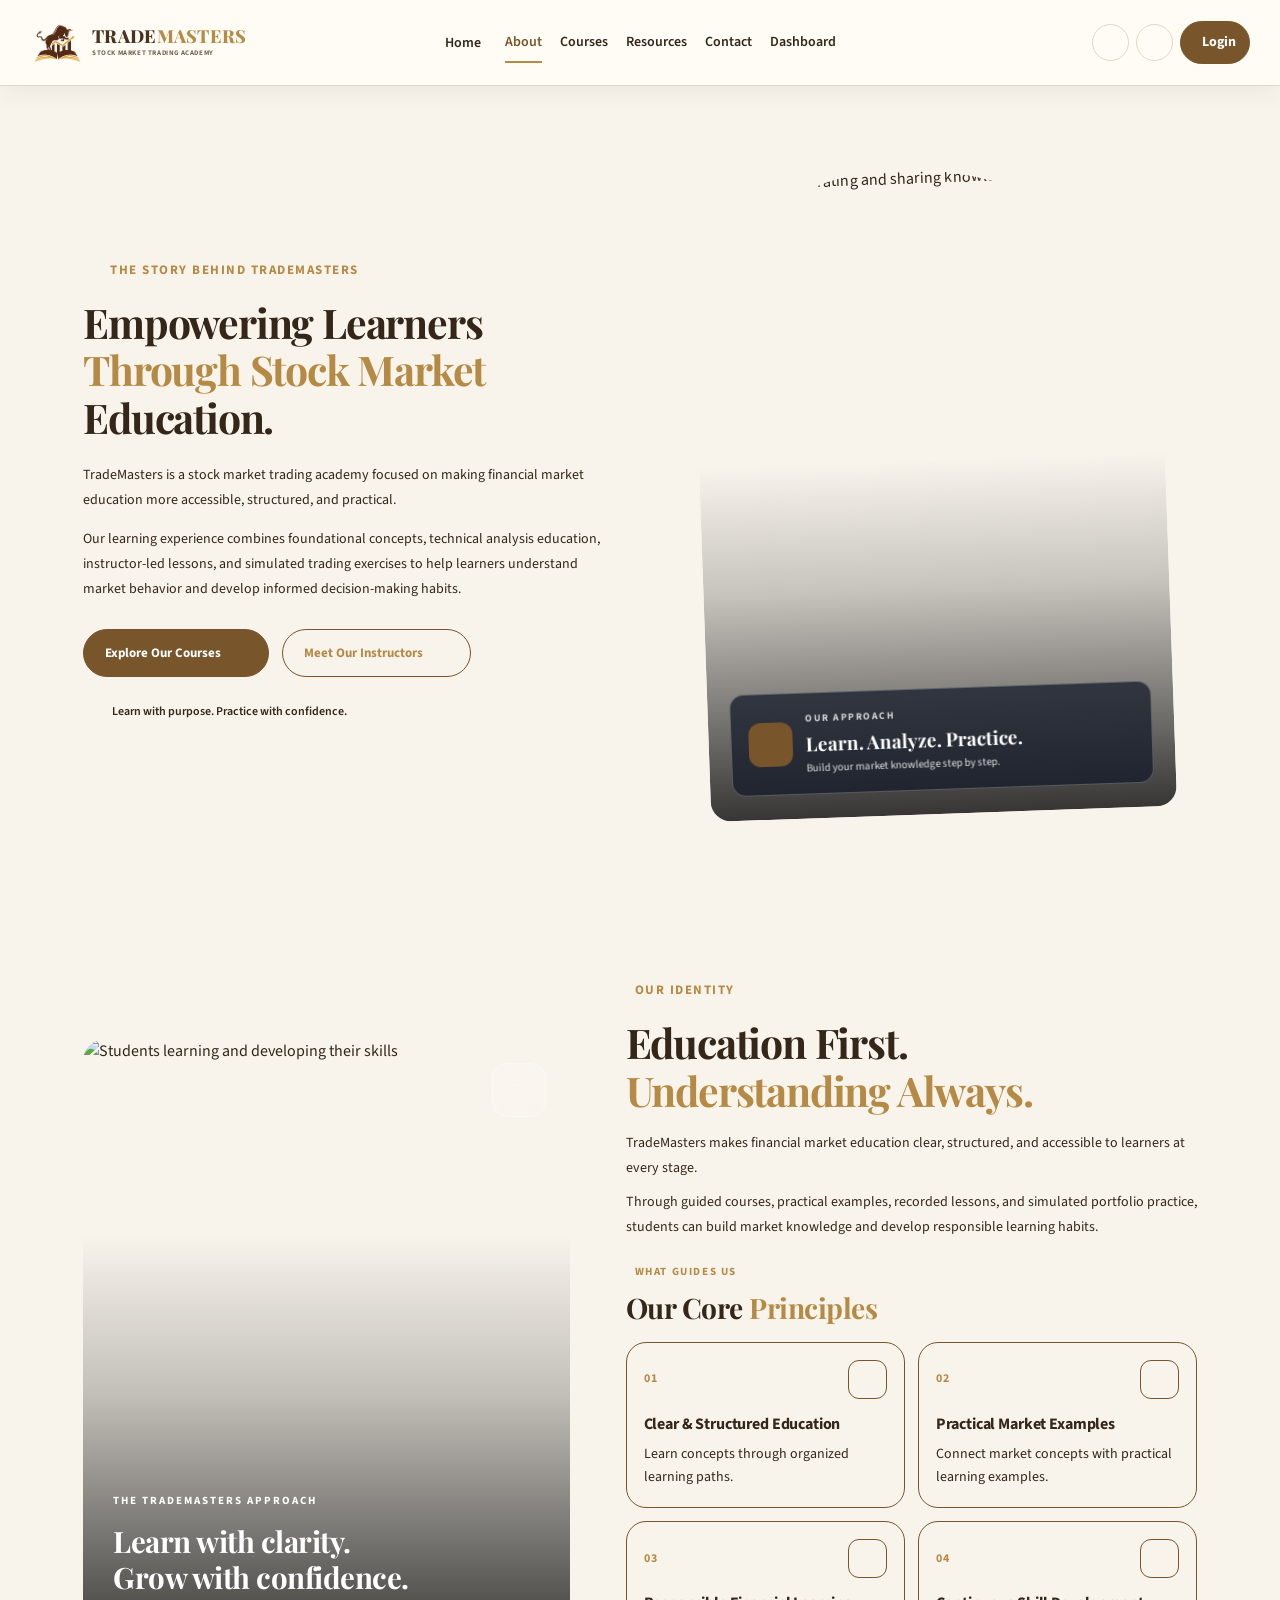
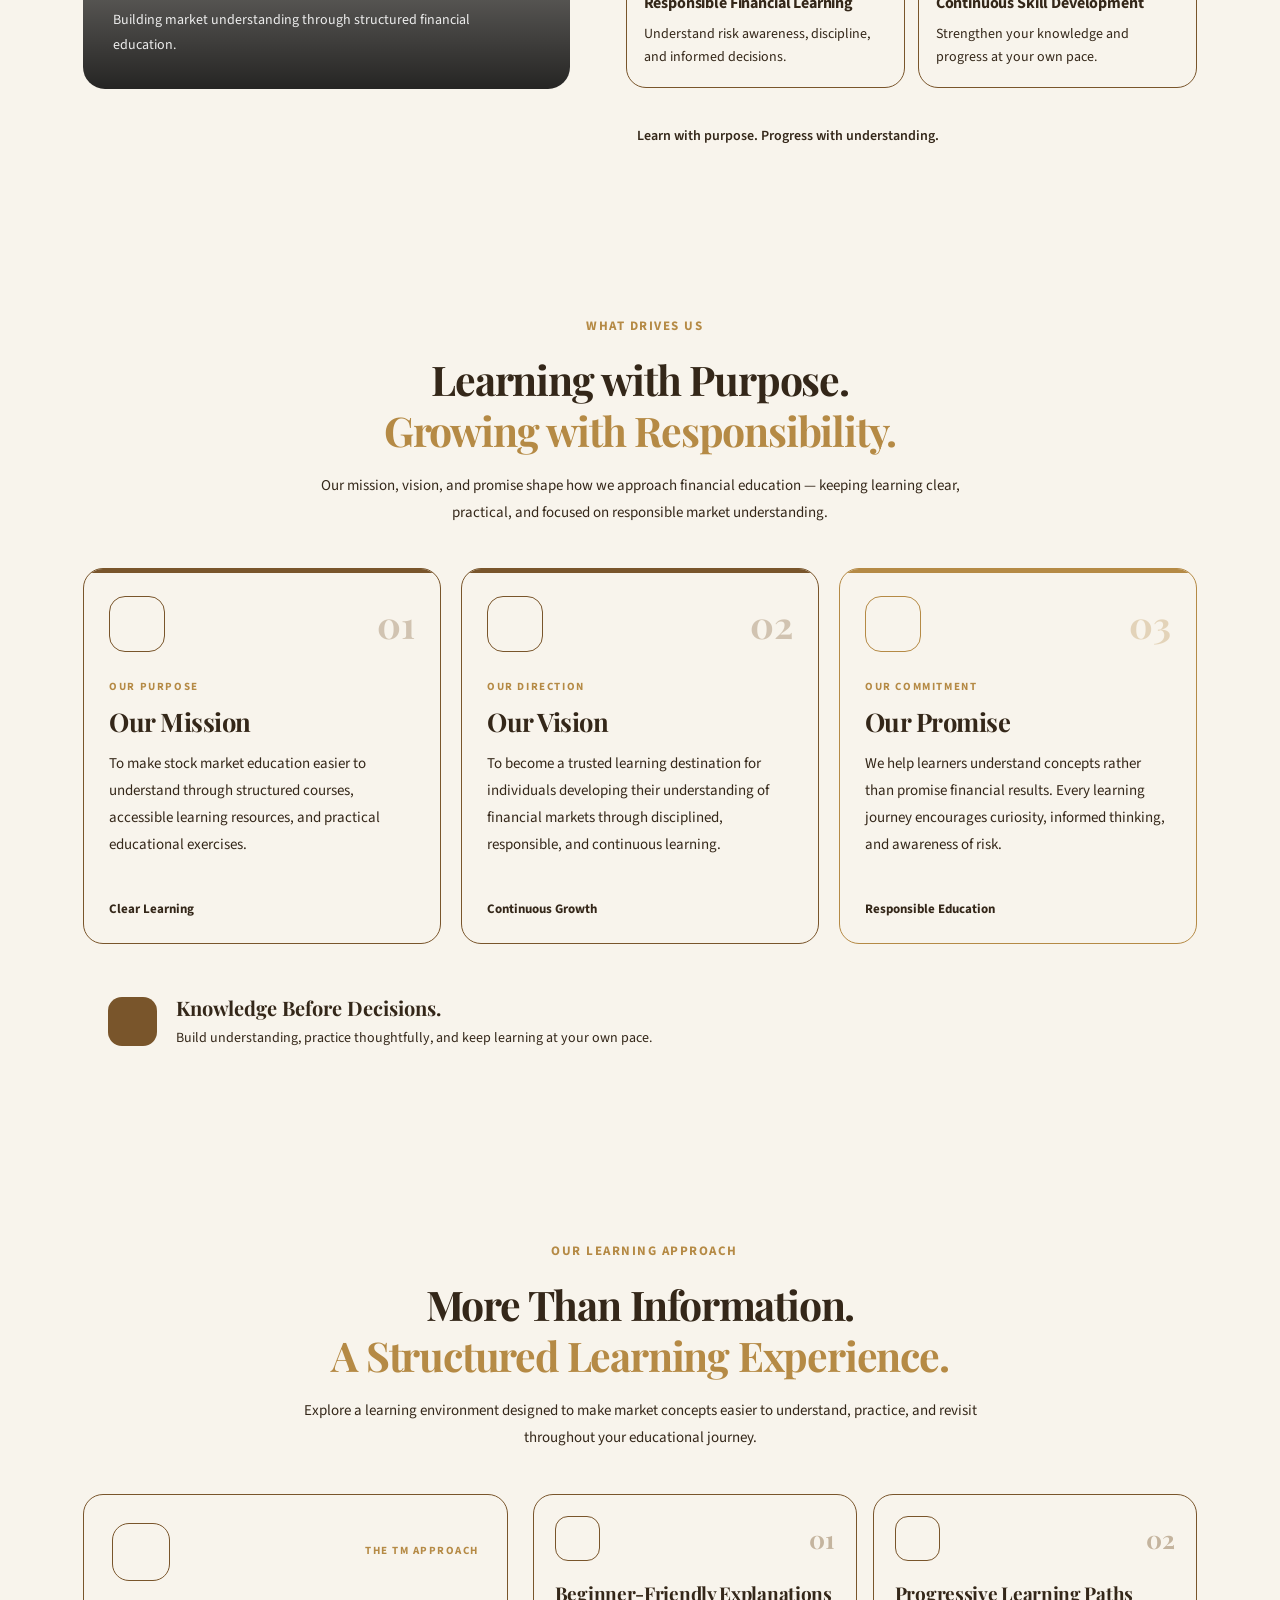
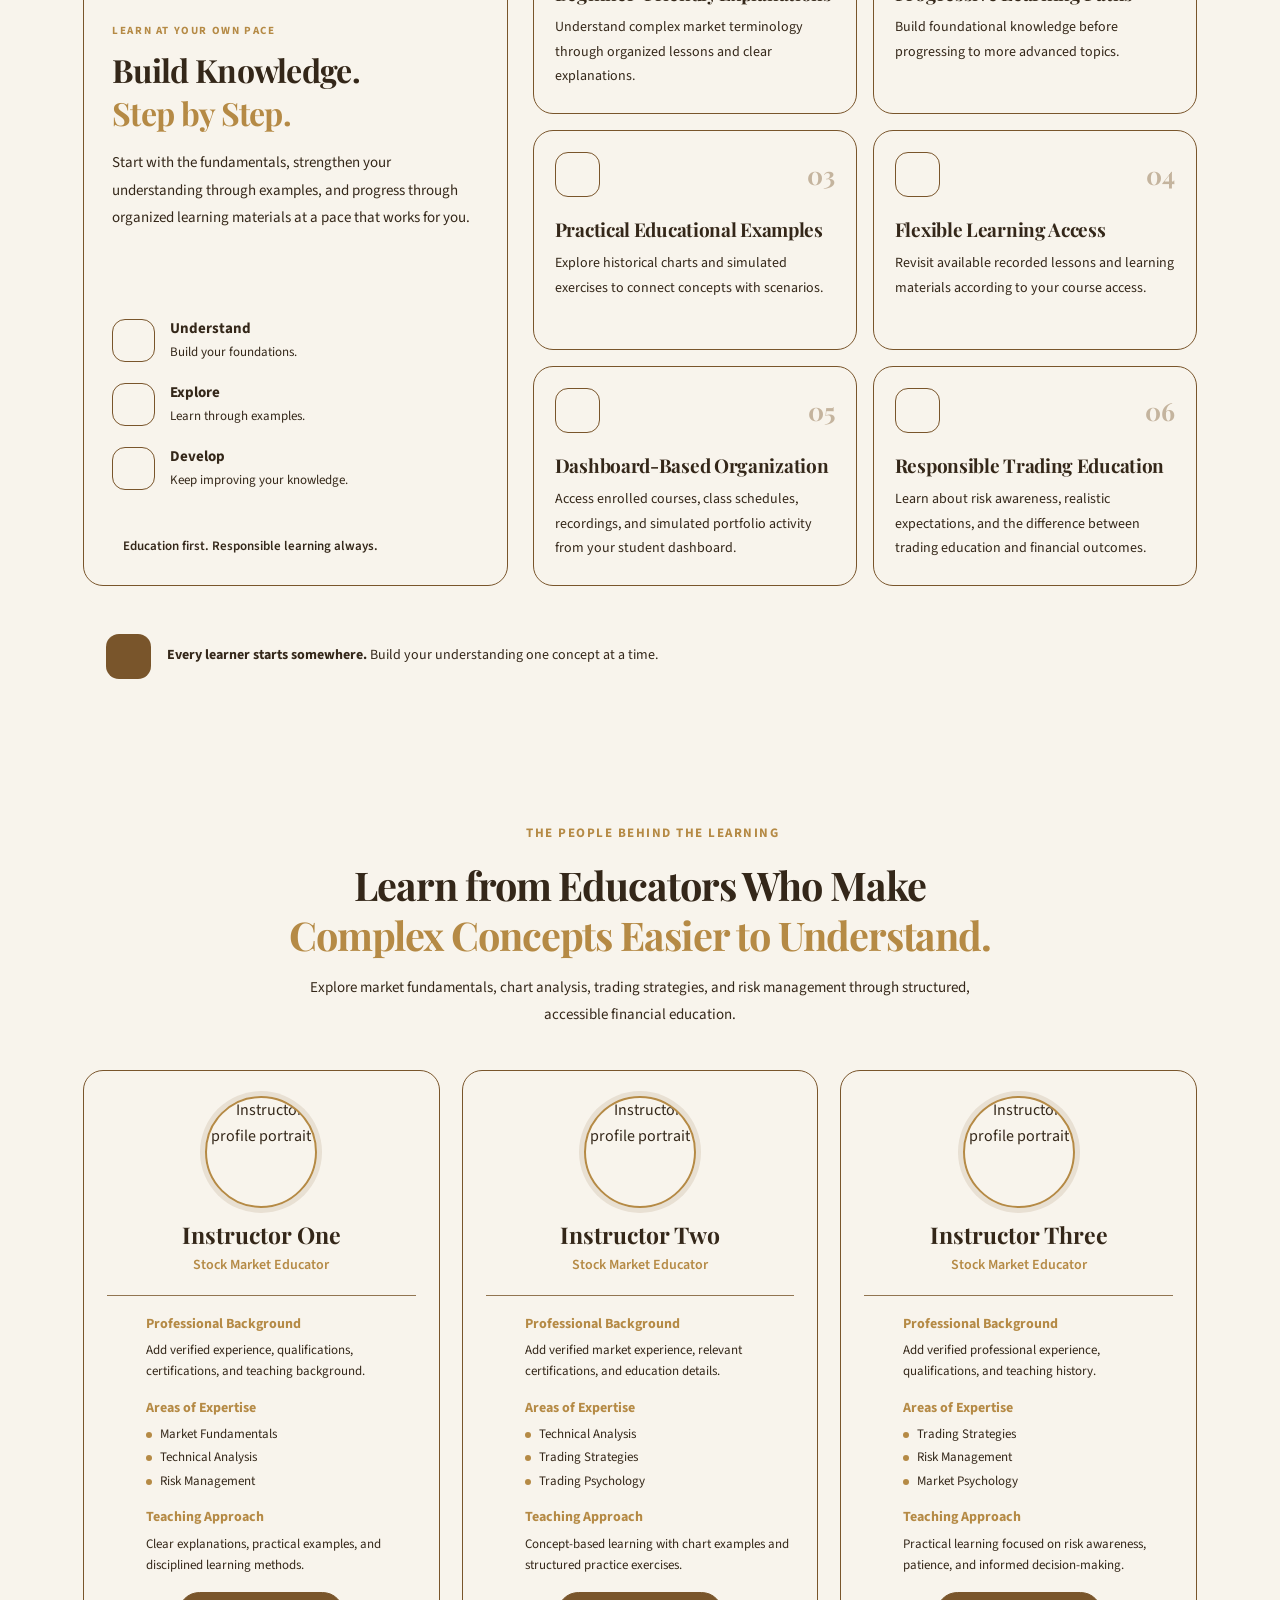
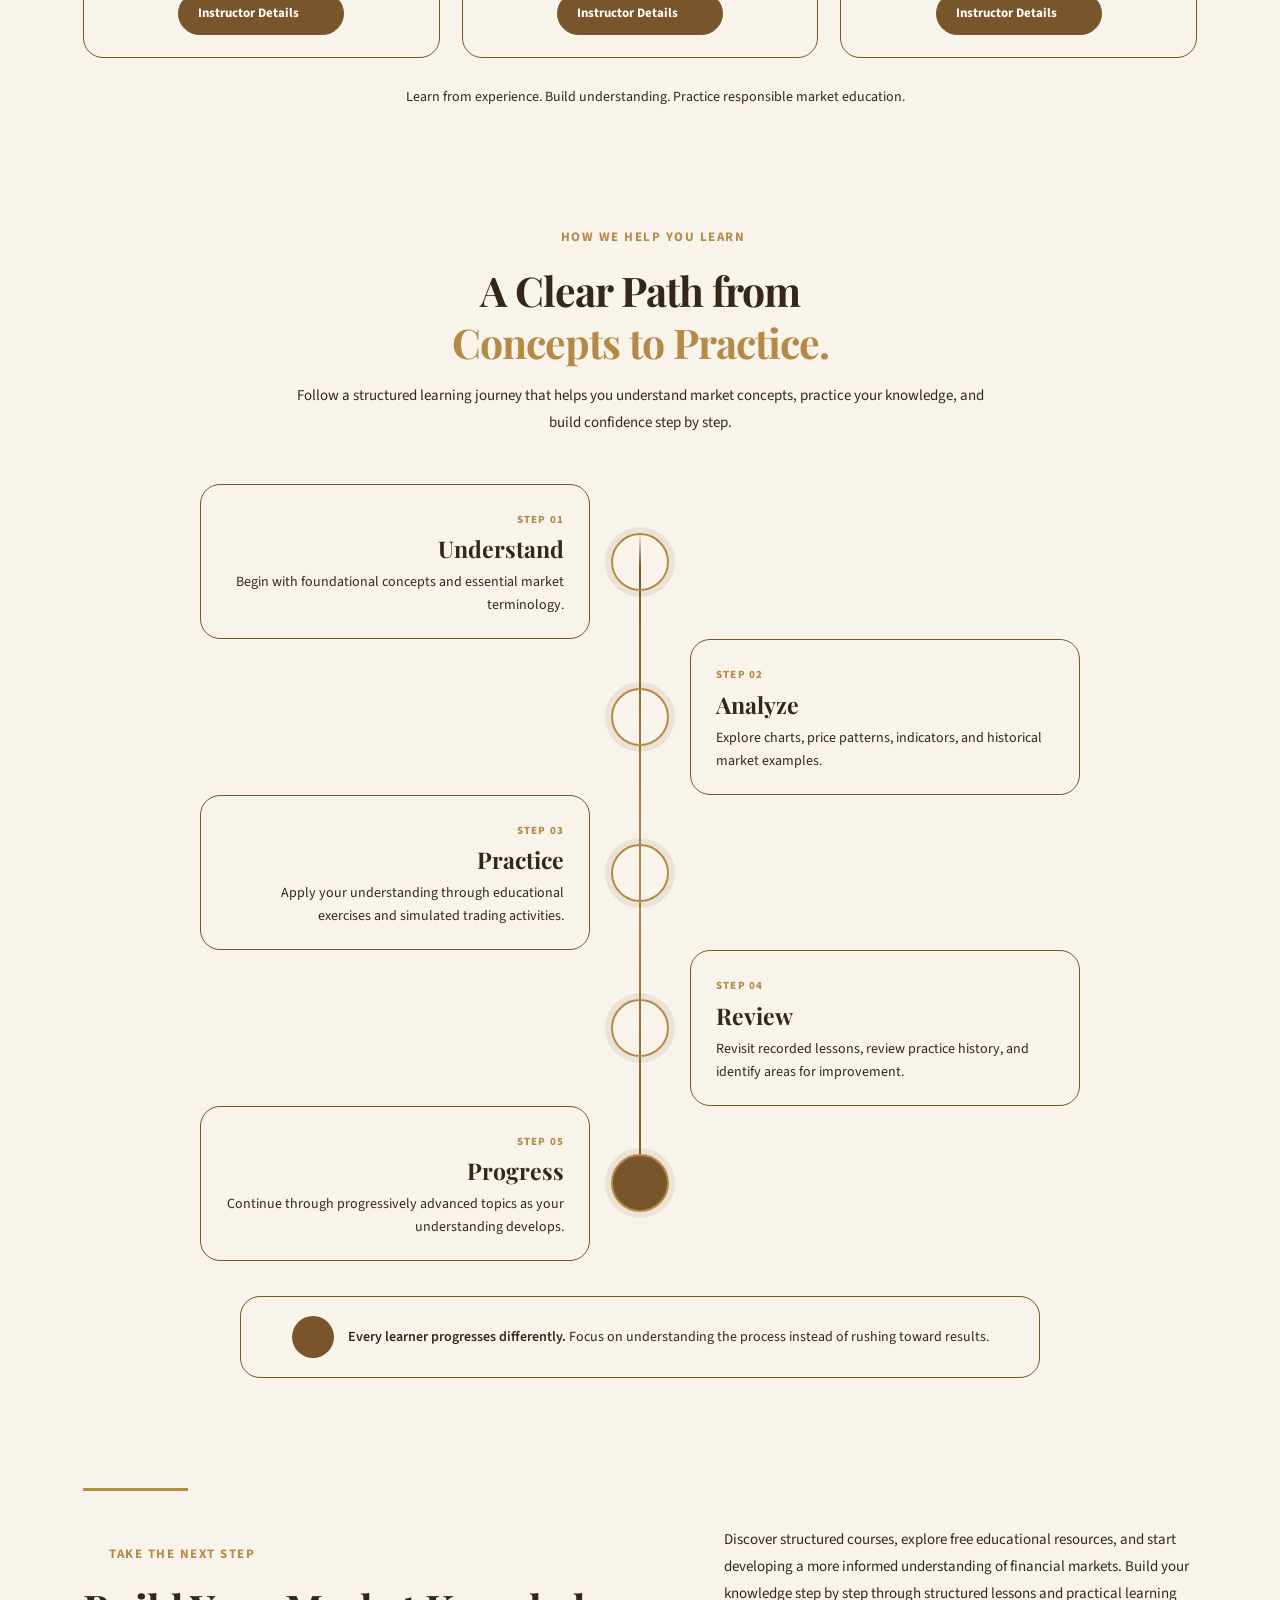
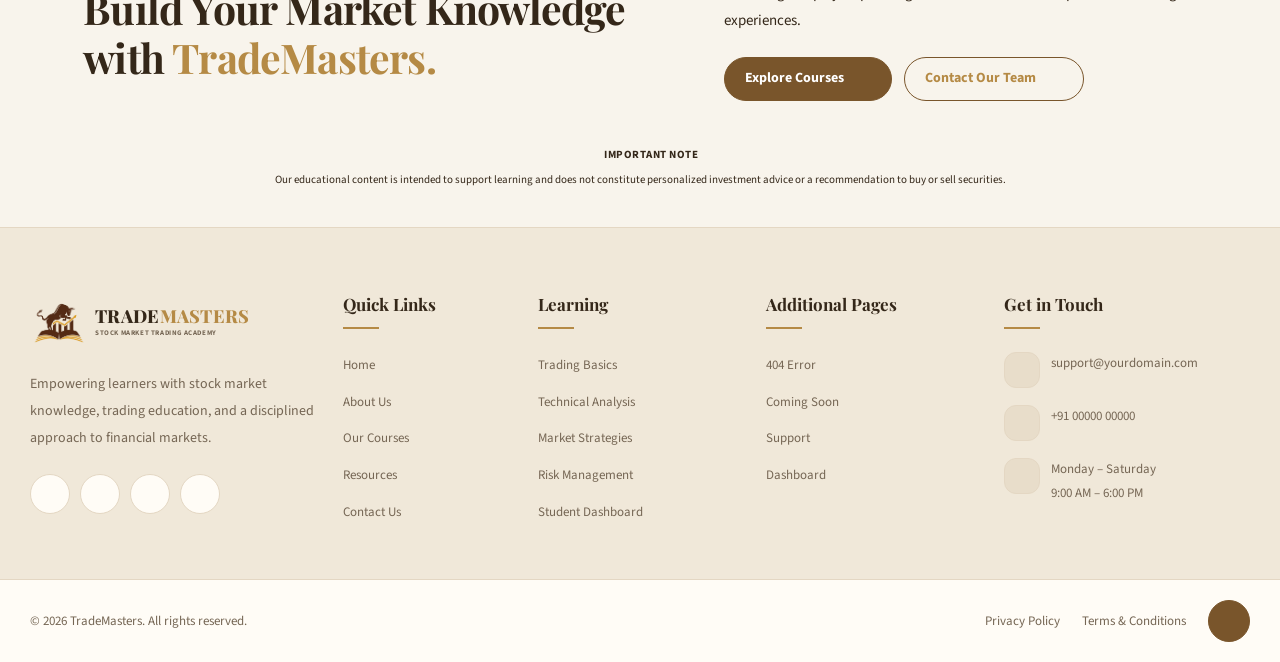
==== commit a8676199: "first commit" ====
--- a/about.html
+++ b/about.html
@@ -245,12 +245,12 @@
 
             <div class="tm-about-hero-actions">
 
-                <a href="#courses" class="tm-about-btn tm-about-btn-primary">
+                <a href="courses.html" class="tm-about-btn tm-about-btn-primary">
                     <span>Explore Our Courses</span>
                     <i data-lucide="arrow-up-right"></i>
                 </a>
 
-                <a href="#instructors" class="tm-about-btn tm-about-btn-secondary">
+                <a href="contact.html" class="tm-about-btn tm-about-btn-secondary">
                     <span>Meet Our Instructors</span>
                     <i data-lucide="arrow-right"></i>
                 </a>
@@ -1142,10 +1142,10 @@
                 </div>
 
 
-                <a href="#instructor-one"
+                <a href="contact.html"
                    class="tm-instructor-button">
 
-                    <span>View Instructor Details</span>
+                    <span>Instructor Details</span>
                     <i data-lucide="arrow-up-right"></i>
 
                 </a>
@@ -1245,10 +1245,10 @@
                 </div>
 
 
-                <a href="#instructor-two"
+                <a href="contact.html"
                    class="tm-instructor-button">
 
-                    <span>View Instructor Details</span>
+                    <span>Instructor Details</span>
                     <i data-lucide="arrow-up-right"></i>
 
                 </a>
@@ -1348,10 +1348,10 @@
                 </div>
 
 
-                <a href="#instructor-three"
+                <a href="contact.html"
                    class="tm-instructor-button">
 
-                    <span>View Instructor Details</span>
+                    <span>Instructor Details</span>
                     <i data-lucide="arrow-up-right"></i>
 
                 </a>
@@ -1599,12 +1599,12 @@
 
                 <div class="tm-about-cta-actions">
 
-                    <a href="#courses" class="tm-about-cta-primary">
+                    <a href="courses.html" class="tm-about-cta-primary">
                         Explore Courses
                         <i data-lucide="arrow-up-right"></i>
                     </a>
 
-                    <a href="#contact" class="tm-about-cta-secondary">
+                    <a href="contact.html" class="tm-about-cta-secondary">
                         Contact Our Team
                         <i data-lucide="arrow-right"></i>
                     </a>
@@ -1744,9 +1744,9 @@
 
                     <ul class="footer-links">
 
-                        <li><a href="404.html">404 Error</a></li>
-                        <li><a href="coming-soon.html">Coming Soon</a></li>
-                        <li><a href="support.html">Support</a></li>
+                        <li><a href="error.html">404 Error</a></li>
+                        <li><a href="soon.html">Coming Soon</a></li>
+                        <li><a href="contact.html">Support</a></li>
                         <li><a href="dashboard.html">Dashboard</a></li>
 
                     </ul>
@@ -1824,8 +1824,8 @@
 
                     <div class="legal-links">
 
-                        <a href="privacy.html">Privacy Policy</a>
-                        <a href="terms.html">Terms &amp; Conditions</a>
+                        <a href="policy.html">Privacy Policy</a>
+                        <a href="conditions.html">Terms &amp; Conditions</a>
 
                     </div>
 
--- a/about.css
+++ b/about.css
@@ -260,7 +260,7 @@
 .tm-about-btn-secondary {
     background: transparent;
 
-    color: var(--text);
+    color: var(--color-secondary);
 
     border: 1px solid var(--color-primary);
 }
@@ -4279,7 +4279,7 @@
 .tm-about-cta-secondary {
     background: transparent;
 
-    color: var(--text-heading, var(--text));
+    color: var(--color-secondary);
 
     border-color: var(--color-primary);
 }
@@ -4454,3 +4454,1382 @@
 html[dir="rtl"] .tm-about-cta-footer p {
     text-align: center;
 }
+
+/* =====================================================
+   TRADEMASTERS ABOUT PAGE
+   RESPONSIVE MEDIA QUERIES
+===================================================== */
+
+
+/* =====================================================
+   COMMON RESPONSIVE SAFETY
+===================================================== */
+
+.tm-about-hero,
+.tm-identity,
+.tm-mission,
+.tm-different,
+.tm-instructors,
+.tm-methodology,
+.tm-about-cta {
+    width: 100%;
+    max-width: 100%;
+}
+
+.tm-about-hero *,
+.tm-identity *,
+.tm-mission *,
+.tm-different *,
+.tm-instructors *,
+.tm-methodology *,
+.tm-about-cta * {
+    min-width: 0;
+}
+
+.tm-about-hero img,
+.tm-identity img,
+.tm-mission img,
+.tm-different img,
+.tm-instructors img,
+.tm-methodology img,
+.tm-about-cta img {
+    max-width: 100%;
+}
+
+.tm-about-hero a,
+.tm-about-cta a {
+    overflow-wrap: anywhere;
+}
+
+
+/* =====================================================
+   SAMSUNG GALAXY S8+
+   360px - 740px
+===================================================== */
+
+@media screen and (min-width: 360px) and (max-width: 740px) {
+
+    /* ---------------------------------------------
+       SECTION 1: ABOUT HERO
+    --------------------------------------------- */
+
+    .tm-about-hero {
+        height: auto;
+        min-height: 0;
+        max-height: none;
+
+        padding: 115px 6.5% 55px;
+        overflow: hidden;
+    }
+
+    .tm-about-hero-container {
+        grid-template-columns: minmax(0, 1fr);
+        gap: 35px;
+
+        height: auto;
+    }
+
+    .tm-about-hero-content {
+        max-width: 100%;
+        align-items: flex-start;
+    }
+
+    .tm-about-hero-label {
+        margin-bottom: 15px;
+        font-size: 11px;
+        letter-spacing: 1.1px;
+    }
+
+    .tm-about-hero-title {
+        margin-bottom: 17px;
+
+        font-size: clamp(32px, 8vw, 39px);
+        line-height: 1.2;
+        letter-spacing: -0.7px;
+    }
+
+    .tm-about-hero-description {
+        max-width: 100%;
+        margin-bottom: 22px;
+    }
+
+    .tm-about-hero-description p {
+        font-size: 14px;
+        line-height: 1.75;
+    }
+
+    .tm-about-hero-actions {
+        gap: 10px;
+        margin-bottom: 20px;
+    }
+
+    .tm-about-btn {
+        min-height: 44px;
+        padding: 11px 16px;
+        font-size: 12px;
+    }
+
+    .tm-about-hero-note {
+        align-items: flex-start;
+        font-size: 11px;
+    }
+
+    .tm-about-hero-visual {
+        height: auto;
+        min-height: 0;
+        padding: 0;
+    }
+
+    .tm-about-image-card {
+        width: 94%;
+        height: 390px;
+
+        min-height: 0;
+        max-height: none;
+
+        border-radius: 42% 48% 18px 18px / 23% 25% 18px 18px;
+    }
+
+    .tm-about-image-caption {
+        right: 13px;
+        bottom: 13px;
+        left: 13px;
+
+        gap: 10px;
+        padding: 12px;
+    }
+
+    .tm-about-caption-icon {
+        width: 38px;
+        height: 38px;
+    }
+
+    .tm-about-caption-icon i {
+        width: 18px;
+        height: 18px;
+    }
+
+    .tm-about-caption-content > span {
+        font-size: 9px;
+        letter-spacing: 1px;
+    }
+
+    .tm-about-caption-content h3 {
+        font-size: 16px;
+    }
+
+    .tm-about-caption-content p {
+        font-size: 10px;
+    }
+
+
+    /* ---------------------------------------------
+       SECTION 2: WHO WE ARE
+    --------------------------------------------- */
+
+    .tm-identity {
+        padding: 60px 6.5%;
+    }
+
+    .tm-identity-layout {
+        grid-template-columns: minmax(0, 1fr);
+        gap: 30px;
+    }
+
+    .tm-identity-visual {
+        height: 390px;
+        border-radius: 17px;
+    }
+
+    .tm-identity-image-icon {
+        top: 15px;
+        right: 15px;
+
+        width: 45px;
+        height: 45px;
+    }
+
+    .tm-identity-image-caption {
+        right: 18px;
+        bottom: 20px;
+        left: 18px;
+    }
+
+    .tm-identity-image-label {
+        margin-bottom: 9px;
+        font-size: 10px;
+        letter-spacing: 1.5px;
+    }
+
+    .tm-identity-image-caption h3 {
+        margin-bottom: 9px;
+        font-size: 26px;
+    }
+
+    .tm-identity-image-caption p {
+        font-size: 13px;
+        line-height: 1.65;
+    }
+
+    .tm-identity-content {
+        max-width: 100%;
+    }
+
+    .tm-identity-label {
+        margin-bottom: 14px;
+        font-size: 11px;
+        letter-spacing: 1.1px;
+    }
+
+    .tm-identity-heading {
+        margin-bottom: 14px;
+
+        font-size: clamp(30px, 7.5vw, 38px);
+        line-height: 1.2;
+        letter-spacing: -0.7px;
+    }
+
+    .tm-identity-description {
+        margin-bottom: 22px;
+    }
+
+    .tm-identity-description p {
+        font-size: 14px;
+        line-height: 1.7;
+    }
+
+    .tm-identity-principles-heading {
+        margin-bottom: 15px;
+    }
+
+    .tm-identity-principles-heading h3 {
+        font-size: 25px;
+    }
+
+    .tm-identity-principles-grid {
+        grid-template-columns: minmax(0, 1fr);
+        gap: 12px;
+    }
+
+    .tm-identity-principle {
+        min-height: 0;
+        padding: 16px;
+    }
+
+    .tm-identity-principle-top {
+        margin-bottom: 12px;
+    }
+
+    .tm-identity-principle-icon {
+        width: 36px;
+        height: 36px;
+    }
+
+    .tm-identity-principle-content h4 {
+        font-size: 15px;
+    }
+
+    .tm-identity-principle-content p {
+        font-size: 13px;
+        line-height: 1.65;
+    }
+
+    .tm-identity-bottom-note {
+        align-items: flex-start;
+        gap: 10px;
+
+        margin-top: 18px;
+        padding-top: 15px;
+    }
+
+    .tm-identity-bottom-note p {
+        font-size: 13px;
+    }
+
+
+    /* ---------------------------------------------
+       SECTION 3: MISSION & VISION
+    --------------------------------------------- */
+
+    .tm-mission {
+        padding: 60px 6.5%;
+    }
+
+    .tm-mission-header {
+        margin-bottom: 30px;
+    }
+
+    .tm-mission-label {
+        margin-bottom: 14px;
+        font-size: 11px;
+        letter-spacing: 1.1px;
+    }
+
+    .tm-mission-heading {
+        margin-bottom: 14px;
+
+        font-size: clamp(30px, 7.5vw, 38px);
+        line-height: 1.2;
+        letter-spacing: -0.7px;
+    }
+
+    .tm-mission-description {
+        font-size: 14px;
+        line-height: 1.7;
+    }
+
+    .tm-mission-grid {
+        grid-template-columns: minmax(0, 1fr);
+        gap: 15px;
+    }
+
+    .tm-mission-card {
+        min-height: 0;
+        padding: 22px 19px 19px;
+    }
+
+    .tm-mission-card-top {
+        margin-bottom: 22px;
+    }
+
+    .tm-mission-icon {
+        width: 48px;
+        height: 48px;
+    }
+
+    .tm-mission-icon svg {
+        width: 23px;
+        height: 23px;
+    }
+
+    .tm-mission-number {
+        font-size: 32px;
+    }
+
+    .tm-mission-card h3 {
+        font-size: 25px;
+    }
+
+    .tm-mission-card > p {
+        margin-bottom: 20px;
+        font-size: 14px;
+        line-height: 1.7;
+    }
+
+    .tm-mission-card-bottom {
+        padding-top: 14px;
+        font-size: 12px;
+    }
+
+    .tm-mission-footer {
+        align-items: flex-start;
+        gap: 13px;
+
+        margin-top: 20px;
+        padding: 17px;
+    }
+
+    .tm-mission-footer-icon {
+        width: 42px;
+        height: 42px;
+    }
+
+    .tm-mission-footer-icon svg {
+        width: 21px;
+        height: 21px;
+    }
+
+    .tm-mission-footer-content h4 {
+        font-size: 18px;
+    }
+
+    .tm-mission-footer-content p {
+        font-size: 13px;
+        line-height: 1.65;
+    }
+
+    .tm-mission-footer-mark {
+        display: none;
+    }
+
+
+    /* ---------------------------------------------
+       SECTION 4: WHAT MAKES US DIFFERENT
+    --------------------------------------------- */
+
+    .tm-different {
+        padding: 60px 6.5%;
+    }
+
+    .tm-different-header {
+        margin-bottom: 30px;
+    }
+
+    .tm-different-label {
+        margin-bottom: 14px;
+        font-size: 11px;
+        letter-spacing: 1.1px;
+    }
+
+    .tm-different-heading {
+        margin-bottom: 14px;
+
+        font-size: clamp(30px, 7.5vw, 38px);
+        line-height: 1.2;
+        letter-spacing: -0.7px;
+    }
+
+    .tm-different-description {
+        font-size: 14px;
+        line-height: 1.7;
+    }
+
+    .tm-different-layout {
+        grid-template-columns: minmax(0, 1fr);
+        gap: 18px;
+    }
+
+    .tm-different-feature-panel {
+        min-height: 0;
+        padding: 21px;
+    }
+
+    .tm-different-panel-top {
+        margin-bottom: 25px;
+    }
+
+    .tm-different-panel-icon {
+        width: 49px;
+        height: 49px;
+    }
+
+    .tm-different-panel-icon svg {
+        width: 25px;
+        height: 25px;
+    }
+
+    .tm-different-panel-content {
+        margin-bottom: 22px;
+    }
+
+    .tm-different-panel-content h3 {
+        font-size: 28px;
+        line-height: 1.25;
+    }
+
+    .tm-different-panel-content p {
+        font-size: 14px;
+        line-height: 1.75;
+    }
+
+    .tm-different-journey {
+        width: 100%;
+    }
+
+    .tm-different-journey-item {
+        gap: 12px;
+    }
+
+    .tm-different-panel-footer {
+        gap: 12px;
+    }
+
+    .tm-different-features {
+        grid-template-columns: minmax(0, 1fr);
+        gap: 13px;
+    }
+
+    .tm-different-card {
+        min-height: 0;
+        padding: 19px;
+    }
+
+    .tm-different-card-top {
+        gap: 12px;
+    }
+
+    .tm-different-card-icon {
+        width: 43px;
+        height: 43px;
+    }
+
+    .tm-different-bottom {
+        gap: 13px;
+        padding: 17px;
+    }
+
+    .tm-different-bottom-icon {
+        width: 42px;
+        height: 42px;
+    }
+
+    .tm-different-bottom-mark {
+        display: none;
+    }
+
+
+    /* ---------------------------------------------
+       SECTION 5: INSTRUCTORS
+    --------------------------------------------- */
+
+    .tm-instructors {
+        padding: 60px 6.5%;
+    }
+
+    .tm-instructors-header {
+        margin-bottom: 30px;
+    }
+
+    .tm-instructors-label {
+        margin-bottom: 14px;
+        font-size: 11px;
+        letter-spacing: 1.1px;
+    }
+
+    .tm-instructors-heading {
+        font-size: clamp(30px, 7.5vw, 38px);
+        line-height: 1.2;
+        letter-spacing: -0.7px;
+    }
+
+    .tm-instructors-description {
+        font-size: 14px;
+        line-height: 1.7;
+    }
+
+    .tm-instructors-grid {
+        grid-template-columns: minmax(0, 1fr);
+        gap: 18px;
+    }
+
+    .tm-instructor-card {
+        width: 100%;
+        min-width: 0;
+    }
+
+    .tm-instructor-profile {
+        gap: 13px;
+    }
+
+    .tm-instructor-image {
+        width: 100px;
+        height: 100px;
+        flex-shrink: 0;
+    }
+
+    .tm-instructor-name {
+        font-size: 20px;
+        line-height: 1.3;
+    }
+
+    .tm-instructor-role {
+        font-size: 13px;
+        line-height: 1.5;
+    }
+
+    .tm-instructor-detail {
+        gap: 10px;
+    }
+
+    .tm-instructor-detail-icon {
+        flex-shrink: 0;
+    }
+
+    .tm-instructor-detail-content {
+        min-width: 0;
+        overflow-wrap: anywhere;
+    }
+
+    .tm-instructor-expertise {
+        gap: 7px;
+    }
+
+    .tm-instructor-button {
+        max-width: 100%;
+    }
+
+    .tm-instructors-note {
+        margin-top: 22px;
+        padding: 16px;
+        font-size: 13px;
+        line-height: 1.7;
+    }
+
+
+    /* ---------------------------------------------
+       SECTION 6: LEARNING METHODOLOGY
+    --------------------------------------------- */
+
+    .tm-methodology {
+        padding: 60px 6.5%;
+    }
+
+    .tm-methodology-header {
+        margin-bottom: 30px;
+    }
+
+    .tm-methodology-label {
+        margin-bottom: 14px;
+        font-size: 11px;
+        letter-spacing: 1.1px;
+    }
+
+    .tm-methodology-heading {
+        font-size: clamp(30px, 7.5vw, 38px);
+        line-height: 1.2;
+        letter-spacing: -0.7px;
+    }
+
+    .tm-methodology-description {
+        font-size: 14px;
+        line-height: 1.7;
+    }
+
+    .tm-methodology-timeline {
+        padding-left: 0;
+        padding-right: 0;
+    }
+
+    .tm-methodology-line {
+        display: none;
+    }
+
+    .tm-method-step {
+        width: 100%;
+        margin-bottom: 20px;
+    }
+
+    .tm-method-content {
+        width: 100%;
+        max-width: 100%;
+        padding: 19px;
+    }
+
+    .tm-method-number {
+        font-size: 13px;
+    }
+
+    .tm-method-marker {
+        width: 42px;
+        height: 42px;
+    }
+
+    .tm-method-marker-final {
+        width: 46px;
+        height: 46px;
+    }
+
+    .tm-methodology-note {
+        gap: 12px;
+        margin-top: 20px;
+        padding: 17px;
+    }
+
+    .tm-methodology-note-icon {
+        width: 42px;
+        height: 42px;
+        flex-shrink: 0;
+    }
+
+
+    /* ---------------------------------------------
+       SECTION 7: ABOUT PAGE CTA
+    --------------------------------------------- */
+
+    .tm-about-cta {
+        padding: 55px 6.5%;
+    }
+
+    .tm-about-cta-container {
+        grid-template-columns: minmax(0, 1fr);
+        gap: 22px;
+    }
+
+    .tm-about-cta-accent {
+        display: none;
+    }
+
+    .tm-about-cta-main {
+        width: 100%;
+        min-width: 0;
+    }
+
+    .tm-about-cta-heading {
+        font-size: clamp(30px, 7.5vw, 38px);
+        line-height: 1.2;
+        letter-spacing: -0.7px;
+    }
+
+    .tm-about-cta-label {
+        margin-bottom: 14px;
+        font-size: 11px;
+        letter-spacing: 1.1px;
+    }
+
+    .tm-about-cta-details {
+        gap: 12px;
+    }
+
+    .tm-about-cta-description {
+        font-size: 14px;
+        line-height: 1.7;
+    }
+
+    .tm-about-cta-actions {
+        display: flex;
+        flex-wrap: wrap;
+        gap: 10px;
+    }
+
+    .tm-about-cta-primary,
+    .tm-about-cta-secondary {
+        max-width: 100%;
+        min-height: 44px;
+        padding: 11px 16px;
+        font-size: 12px;
+    }
+
+    .tm-about-cta-footer {
+        flex-wrap: wrap;
+        gap: 12px;
+    }
+
+    .tm-about-cta-footer-label {
+        font-size: 11px;
+    }
+
+
+    /* ---------------------------------------------
+       RTL SUPPORT
+    --------------------------------------------- */
+
+    html[dir="rtl"] .tm-about-hero-container,
+    html[dir="rtl"] .tm-identity-layout,
+    html[dir="rtl"] .tm-different-layout,
+    html[dir="rtl"] .tm-about-cta-container {
+        direction: rtl;
+    }
+
+    html[dir="rtl"] .tm-identity-image-icon {
+        right: auto;
+        left: 15px;
+    }
+
+    html[dir="rtl"] .tm-identity-image-caption {
+        text-align: right;
+    }
+}
+
+
+/* =====================================================
+   SMALL TABLET / LARGE PHONE
+   741px - 767px
+===================================================== */
+
+@media screen and (min-width: 741px) and (max-width: 767px) {
+
+    .tm-about-hero,
+    .tm-identity,
+    .tm-mission,
+    .tm-different,
+    .tm-instructors,
+    .tm-methodology,
+    .tm-about-cta {
+        padding-left: 6.5%;
+        padding-right: 6.5%;
+    }
+
+    .tm-about-hero {
+        height: auto;
+        min-height: 0;
+        max-height: none;
+        padding-top: 110px;
+        padding-bottom: 50px;
+    }
+
+    .tm-about-hero-container,
+    .tm-identity-layout,
+    .tm-different-layout,
+    .tm-about-cta-container {
+        grid-template-columns: minmax(0, 1fr);
+        gap: 30px;
+        height: auto;
+    }
+
+    .tm-about-hero-title,
+    .tm-identity-heading,
+    .tm-mission-heading,
+    .tm-different-heading,
+    .tm-instructors-heading,
+    .tm-methodology-heading,
+    .tm-about-cta-heading {
+        font-size: 38px;
+    }
+
+    .tm-about-image-card {
+        width: 85%;
+        height: 420px;
+        min-height: 0;
+        max-height: none;
+    }
+
+    .tm-identity-visual {
+        height: 430px;
+    }
+
+    .tm-identity-principles-grid {
+        grid-template-columns: repeat(2, minmax(0, 1fr));
+    }
+
+    .tm-mission-grid {
+        grid-template-columns: repeat(2, minmax(0, 1fr));
+    }
+
+    .tm-different-features {
+        grid-template-columns: repeat(2, minmax(0, 1fr));
+    }
+
+    .tm-instructors-grid {
+        grid-template-columns: repeat(2, minmax(0, 1fr));
+    }
+
+    .tm-mission-card {
+        min-height: 0;
+    }
+
+    .tm-different-feature-panel {
+        min-height: 0;
+    }
+}
+
+
+/* =====================================================
+   iPAD MINI
+   768px - 820px
+===================================================== */
+
+@media screen and (min-width: 768px) and (max-width: 820px) {
+
+    .tm-about-hero,
+    .tm-identity,
+    .tm-mission,
+    .tm-different,
+    .tm-instructors,
+    .tm-methodology,
+    .tm-about-cta {
+        padding-left: 6.5%;
+        padding-right: 6.5%;
+    }
+
+    /* ABOUT HERO */
+
+    .tm-about-hero {
+        height: auto;
+        min-height: 0;
+        max-height: none;
+        padding-top: 115px;
+        padding-bottom: 60px;
+    }
+
+    .tm-about-hero-container {
+        grid-template-columns: minmax(0, 1fr) minmax(0, 0.85fr);
+        gap: 4%;
+        height: auto;
+    }
+
+    .tm-about-hero-title {
+        font-size: clamp(32px, 4.5vw, 40px);
+        letter-spacing: -0.8px;
+    }
+
+    .tm-about-hero-description p {
+        font-size: 13px;
+    }
+
+    .tm-about-hero-actions {
+        gap: 9px;
+    }
+
+    .tm-about-btn {
+        padding: 11px 14px;
+        font-size: 12px;
+    }
+
+    .tm-about-image-card {
+        width: 100%;
+        height: 440px;
+        min-height: 0;
+        max-height: none;
+    }
+
+    .tm-about-image-caption {
+        right: 12px;
+        bottom: 14px;
+        left: 12px;
+        gap: 9px;
+        padding: 12px;
+    }
+
+    .tm-about-caption-icon {
+        width: 37px;
+        height: 37px;
+    }
+
+    .tm-about-caption-content h3 {
+        font-size: 16px;
+    }
+
+    .tm-about-caption-content p {
+        font-size: 10px;
+    }
+
+
+    /* WHO WE ARE */
+
+    .tm-identity {
+        padding-top: 70px;
+        padding-bottom: 70px;
+    }
+
+    .tm-identity-layout {
+        grid-template-columns: minmax(0, 0.85fr) minmax(0, 1.15fr);
+        gap: 4%;
+    }
+
+    .tm-identity-visual {
+        height: 540px;
+    }
+
+    .tm-identity-heading {
+        font-size: 35px;
+        letter-spacing: -0.8px;
+    }
+
+    .tm-identity-principles-grid {
+        grid-template-columns: repeat(2, minmax(0, 1fr));
+        gap: 10px;
+    }
+
+    .tm-identity-principle {
+        min-height: 175px;
+        padding: 13px;
+    }
+
+    .tm-identity-principle-content h4 {
+        font-size: 14px;
+    }
+
+    .tm-identity-principle-content p {
+        font-size: 12px;
+    }
+
+
+    /* MISSION & VISION */
+
+    .tm-mission,
+    .tm-different,
+    .tm-instructors,
+    .tm-methodology,
+    .tm-about-cta {
+        padding-top: 70px;
+        padding-bottom: 70px;
+    }
+
+    .tm-mission-heading,
+    .tm-different-heading,
+    .tm-instructors-heading,
+    .tm-methodology-heading {
+        font-size: 37px;
+    }
+
+    .tm-mission-grid {
+        grid-template-columns: repeat(2, minmax(0, 1fr));
+        gap: 15px;
+    }
+
+    .tm-mission-card {
+        min-height: 330px;
+        padding: 21px 18px;
+    }
+
+    .tm-mission-card h3 {
+        font-size: 25px;
+    }
+
+    .tm-mission-card > p {
+        font-size: 14px;
+    }
+
+
+    /* WHAT MAKES US DIFFERENT */
+
+    .tm-different-layout {
+        grid-template-columns: minmax(0, 0.9fr) minmax(0, 1.1fr);
+        gap: 15px;
+    }
+
+    .tm-different-feature-panel {
+        padding: 19px;
+    }
+
+    .tm-different-panel-content h3 {
+        font-size: 27px;
+    }
+
+    .tm-different-panel-content p {
+        font-size: 13px;
+        line-height: 1.7;
+    }
+
+    .tm-different-features {
+        grid-template-columns: minmax(0, 1fr);
+        gap: 12px;
+    }
+
+    .tm-different-card {
+        padding: 17px;
+    }
+
+
+    /* INSTRUCTORS */
+
+    .tm-instructors-grid {
+        grid-template-columns: repeat(2, minmax(0, 1fr));
+        gap: 16px;
+    }
+
+    .tm-instructor-card {
+        padding: 20px;
+    }
+
+    .tm-instructor-name {
+        font-size: 20px;
+    }
+
+
+    /* METHODOLOGY */
+
+    .tm-methodology-timeline {
+        width: 100%;
+    }
+
+    .tm-method-step {
+        max-width: 100%;
+    }
+
+    .tm-method-content {
+        max-width: 100%;
+    }
+
+
+    /* CTA */
+
+    .tm-about-cta-container {
+        grid-template-columns: minmax(0, 1fr) minmax(0, 0.8fr);
+        gap: 25px;
+    }
+
+    .tm-about-cta-heading {
+        font-size: 35px;
+    }
+}
+
+
+/* =====================================================
+   iPAD PRO 11"
+   821px - 1024px
+===================================================== */
+
+@media screen and (min-width: 821px) and (max-width: 1024px) {
+
+    .tm-about-hero,
+    .tm-identity,
+    .tm-mission,
+    .tm-different,
+    .tm-instructors,
+    .tm-methodology,
+    .tm-about-cta {
+        padding-left: 6.5%;
+        padding-right: 6.5%;
+    }
+
+    /* ABOUT HERO */
+
+    .tm-about-hero {
+        height: 90vh;
+        min-height: 620px;
+        max-height: 850px;
+    }
+
+    .tm-about-hero-container {
+        grid-template-columns: minmax(0, 1fr) minmax(0, 0.9fr);
+        gap: 4%;
+    }
+
+    .tm-about-hero-title {
+        font-size: clamp(36px, 4vw, 43px);
+    }
+
+    .tm-about-hero-description p {
+        font-size: 14px;
+    }
+
+    .tm-about-image-card {
+        width: 100%;
+        height: 78%;
+        min-height: 420px;
+        max-height: 620px;
+    }
+
+
+    /* WHO WE ARE */
+
+    .tm-identity-layout {
+        grid-template-columns: minmax(0, 0.9fr) minmax(0, 1.1fr);
+        gap: 4%;
+    }
+
+    .tm-identity-visual {
+        height: 590px;
+    }
+
+    .tm-identity-heading {
+        font-size: 38px;
+    }
+
+    .tm-identity-principles-grid {
+        grid-template-columns: repeat(2, minmax(0, 1fr));
+        gap: 11px;
+    }
+
+    .tm-identity-principle {
+        min-height: 165px;
+        padding: 14px;
+    }
+
+    .tm-identity-principle-content h4 {
+        font-size: 15px;
+    }
+
+    .tm-identity-principle-content p {
+        font-size: 13px;
+    }
+
+
+    /* MISSION & VISION */
+
+    .tm-mission-grid {
+        grid-template-columns: repeat(3, minmax(0, 1fr));
+        gap: 14px;
+    }
+
+    .tm-mission-card {
+        min-height: 360px;
+        padding: 22px 18px;
+    }
+
+    .tm-mission-card h3 {
+        font-size: 25px;
+    }
+
+
+    /* WHAT MAKES US DIFFERENT */
+
+    .tm-different-layout {
+        grid-template-columns: minmax(0, 0.85fr) minmax(0, 1.15fr);
+        gap: 18px;
+    }
+
+    .tm-different-feature-panel {
+        padding: 22px;
+    }
+
+    .tm-different-features {
+        grid-template-columns: repeat(2, minmax(0, 1fr));
+        gap: 12px;
+    }
+
+    .tm-different-card {
+        padding: 17px;
+    }
+
+
+    /* INSTRUCTORS */
+
+    .tm-instructors-grid {
+        grid-template-columns: repeat(3, minmax(0, 1fr));
+        gap: 15px;
+    }
+
+    .tm-instructor-card {
+        padding: 19px;
+    }
+
+
+    /* METHODOLOGY */
+
+    .tm-methodology-timeline {
+        width: 100%;
+    }
+
+    .tm-method-step {
+        max-width: 100%;
+    }
+
+
+    /* CTA */
+
+    .tm-about-cta-container {
+        grid-template-columns: minmax(0, 1fr) minmax(0, 0.85fr);
+        gap: 25px;
+    }
+
+    .tm-about-cta-heading {
+        font-size: 38px;
+    }
+}
+
+
+/* =====================================================
+   NEST HUB
+   1024px WIDE × 600px HIGH
+===================================================== */
+
+@media screen and (width: 1024px) and (height: 600px) {
+
+    .tm-about-hero {
+        height: auto;
+        min-height: 600px;
+        max-height: none;
+
+        padding-top: 100px;
+        padding-bottom: 35px;
+    }
+
+    .tm-about-hero-container {
+        grid-template-columns: minmax(0, 1fr) minmax(0, 0.85fr);
+        gap: 4%;
+    }
+
+    .tm-about-hero-title {
+        font-size: 36px;
+        line-height: 1.15;
+    }
+
+    .tm-about-hero-label {
+        margin-bottom: 12px;
+        font-size: 11px;
+    }
+
+    .tm-about-hero-description {
+        margin-bottom: 16px;
+    }
+
+    .tm-about-hero-description p {
+        font-size: 12px;
+        line-height: 1.6;
+    }
+
+    .tm-about-hero-actions {
+        margin-bottom: 14px;
+    }
+
+    .tm-about-btn {
+        min-height: 41px;
+        padding: 9px 13px;
+    }
+
+    .tm-about-image-card {
+        height: 410px;
+        min-height: 0;
+        max-height: none;
+    }
+
+    .tm-about-caption-content h3 {
+        font-size: 15px;
+    }
+
+    .tm-about-caption-content p {
+        font-size: 10px;
+    }
+}
+
+
+/* =====================================================
+   LARGE DESKTOP
+   1920px AND ABOVE
+===================================================== */
+
+@media screen and (min-width: 1920px) {
+
+    .tm-about-hero,
+    .tm-identity,
+    .tm-mission,
+    .tm-different,
+    .tm-instructors,
+    .tm-methodology,
+    .tm-about-cta {
+        padding-left: 6.5%;
+        padding-right: 6.5%;
+    }
+
+    .tm-about-hero-container,
+    .tm-identity-container,
+    .tm-mission-container,
+    .tm-different-container,
+    .tm-instructors-container,
+    .tm-methodology-container,
+    .tm-about-cta-container {
+        max-width: 1600px;
+        margin-left: auto;
+        margin-right: auto;
+    }
+
+    .tm-about-hero-title {
+        font-size: clamp(52px, 3.2vw, 62px);
+    }
+
+    .tm-identity-heading,
+    .tm-mission-heading,
+    .tm-different-heading,
+    .tm-instructors-heading,
+    .tm-methodology-heading,
+    .tm-about-cta-heading {
+        font-size: clamp(47px, 2.8vw, 56px);
+    }
+
+    .tm-about-hero-description p,
+    .tm-identity-description p,
+    .tm-mission-description,
+    .tm-different-description,
+    .tm-instructors-description,
+    .tm-methodology-description,
+    .tm-about-cta-description {
+        font-size: 16px;
+    }
+
+    .tm-about-image-card {
+        max-width: 680px;
+    }
+}
+
+
+/* =====================================================
+   REDUCED MOTION ACCESSIBILITY
+===================================================== */
+
+@media (prefers-reduced-motion: reduce) {
+
+    .tm-about-hero *,
+    .tm-identity *,
+    .tm-mission *,
+    .tm-different *,
+    .tm-instructors *,
+    .tm-methodology *,
+    .tm-about-cta * {
+        scroll-behavior: auto !important;
+        animation-duration: 0.01ms !important;
+        animation-iteration-count: 1 !important;
+        transition-duration: 0.01ms !important;
+    }
+}
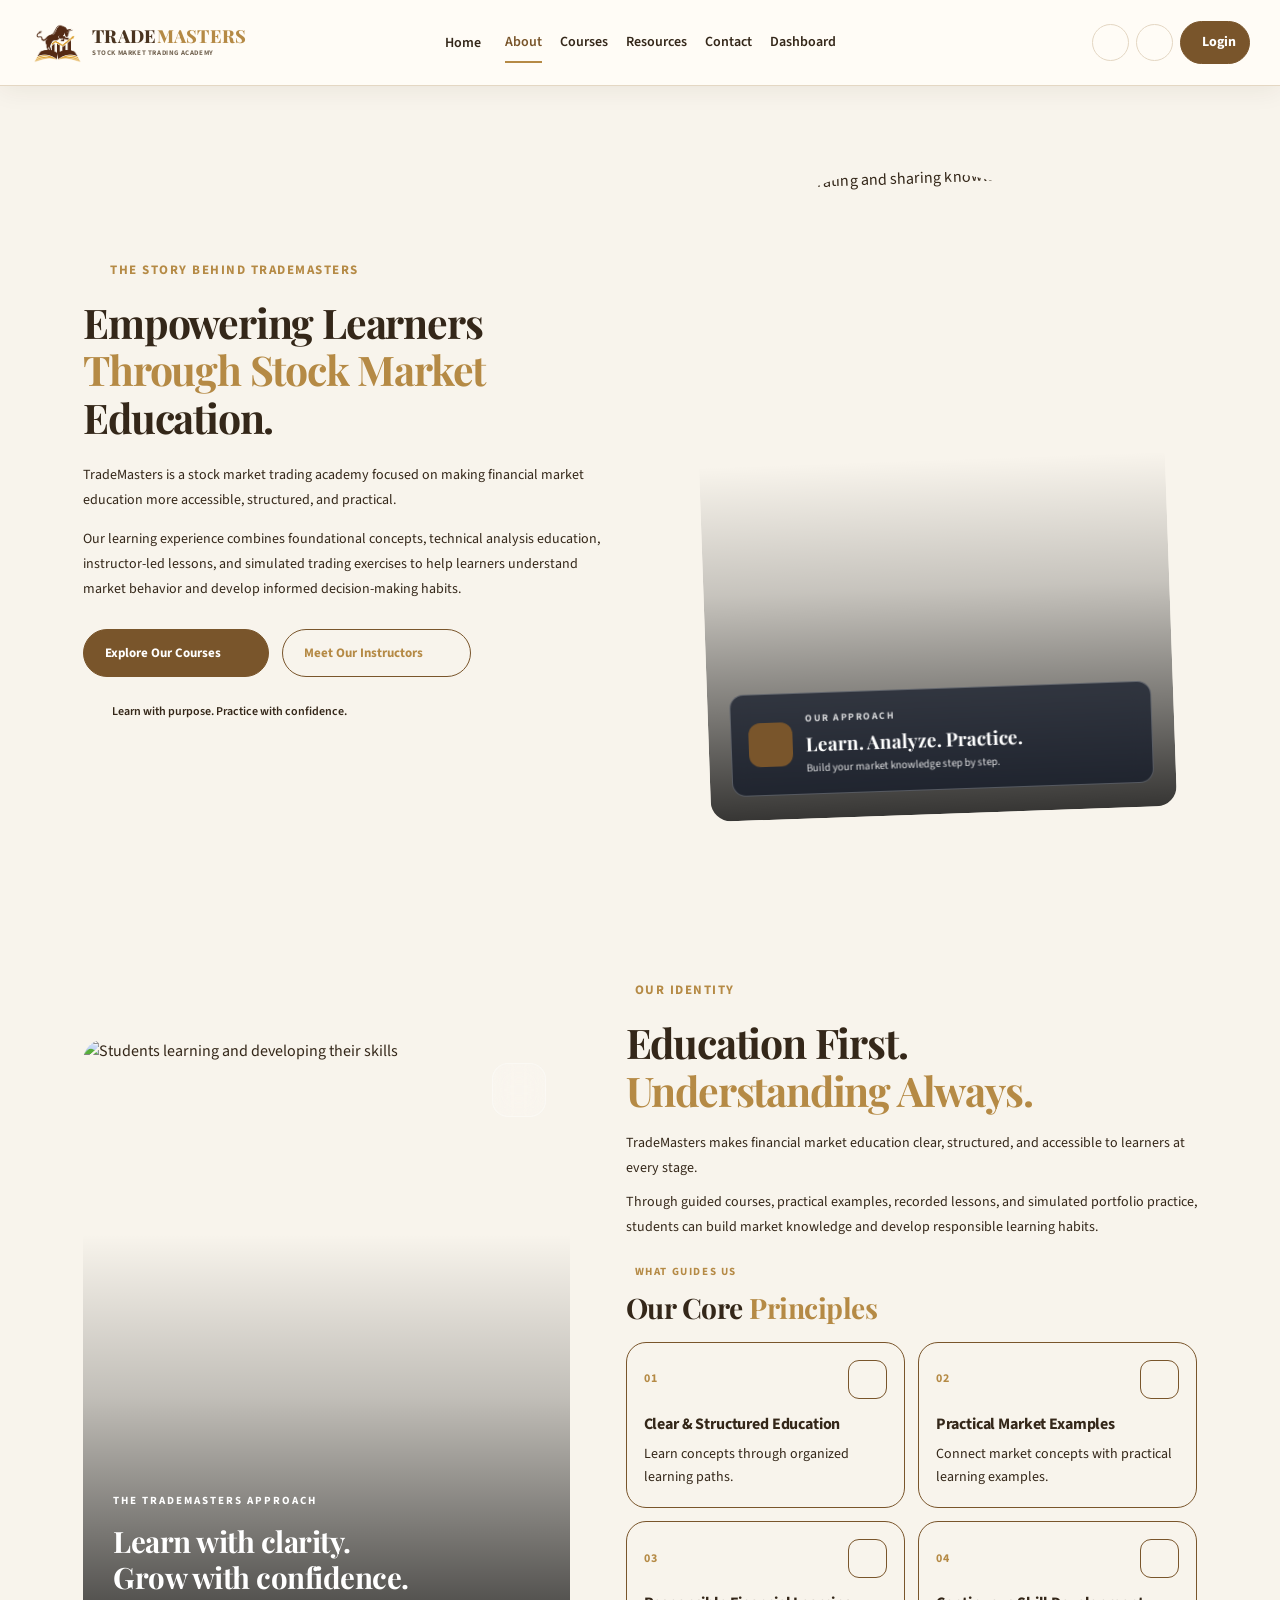
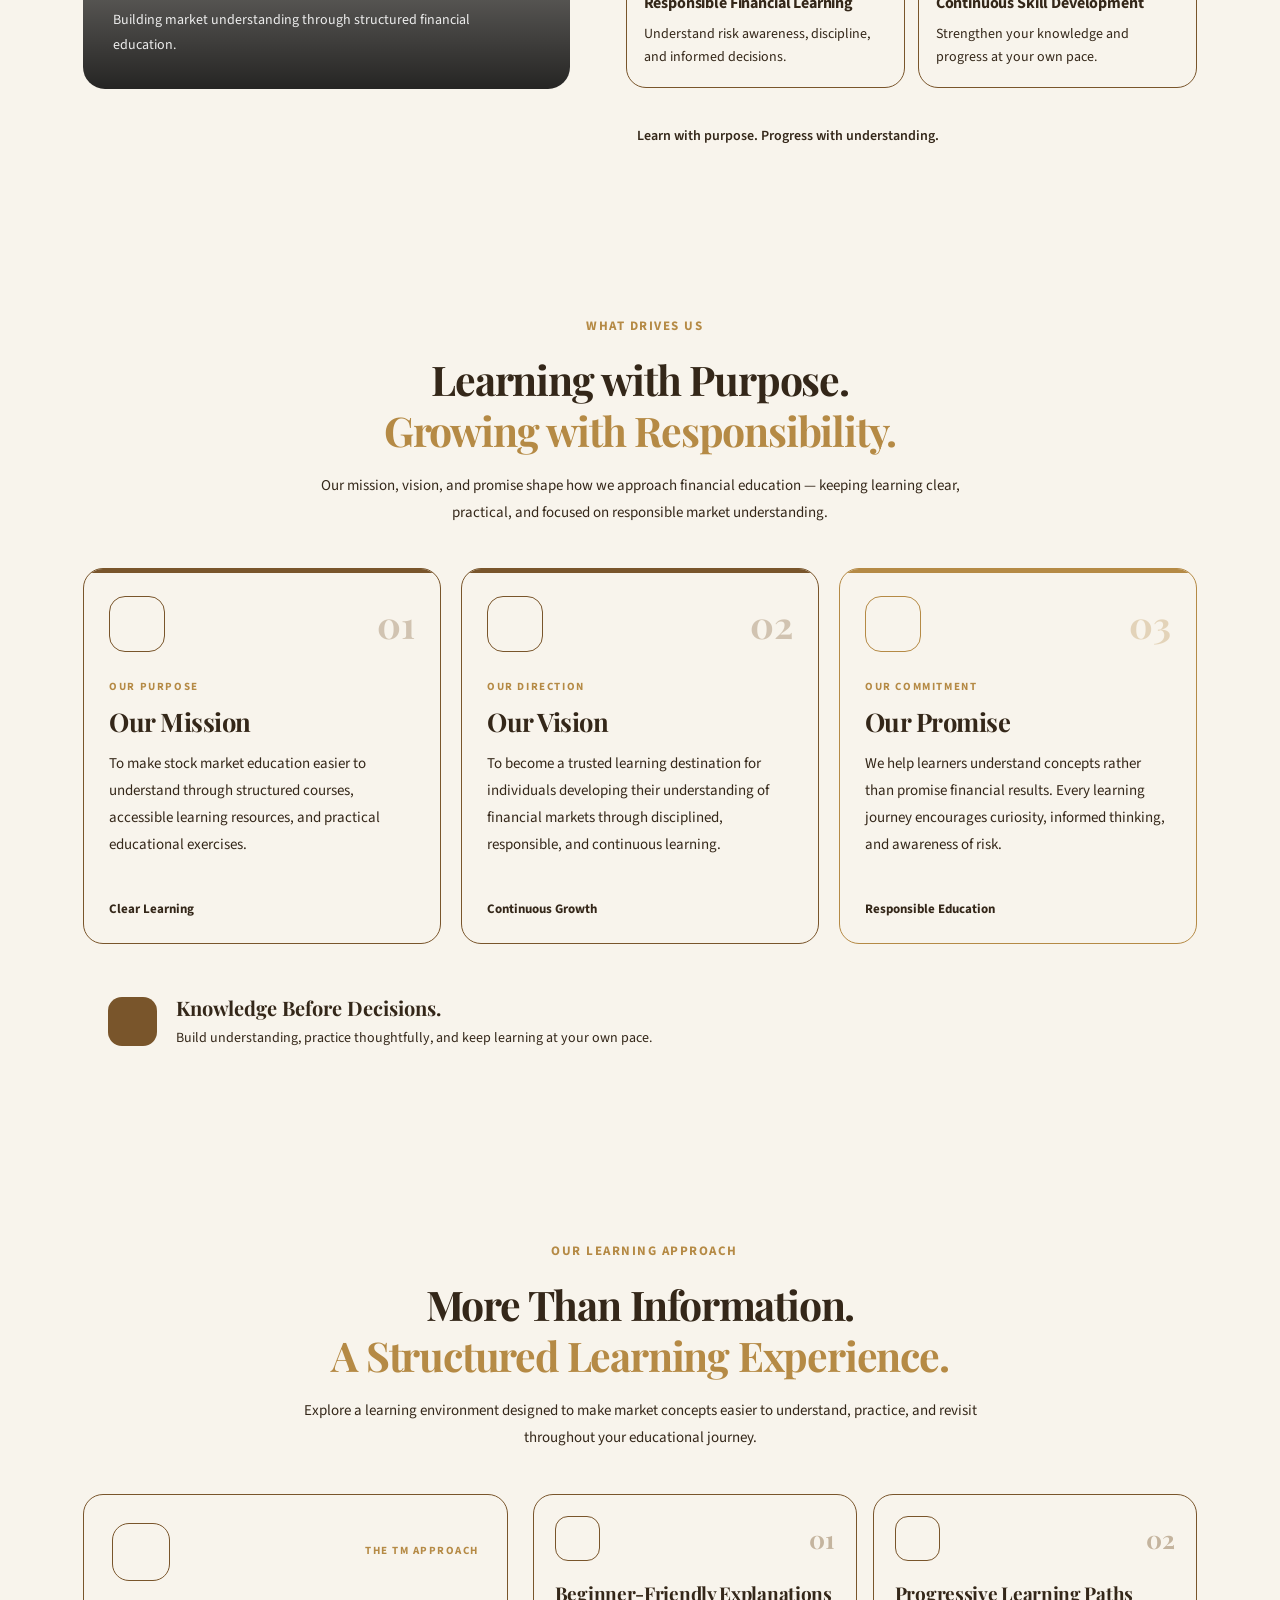
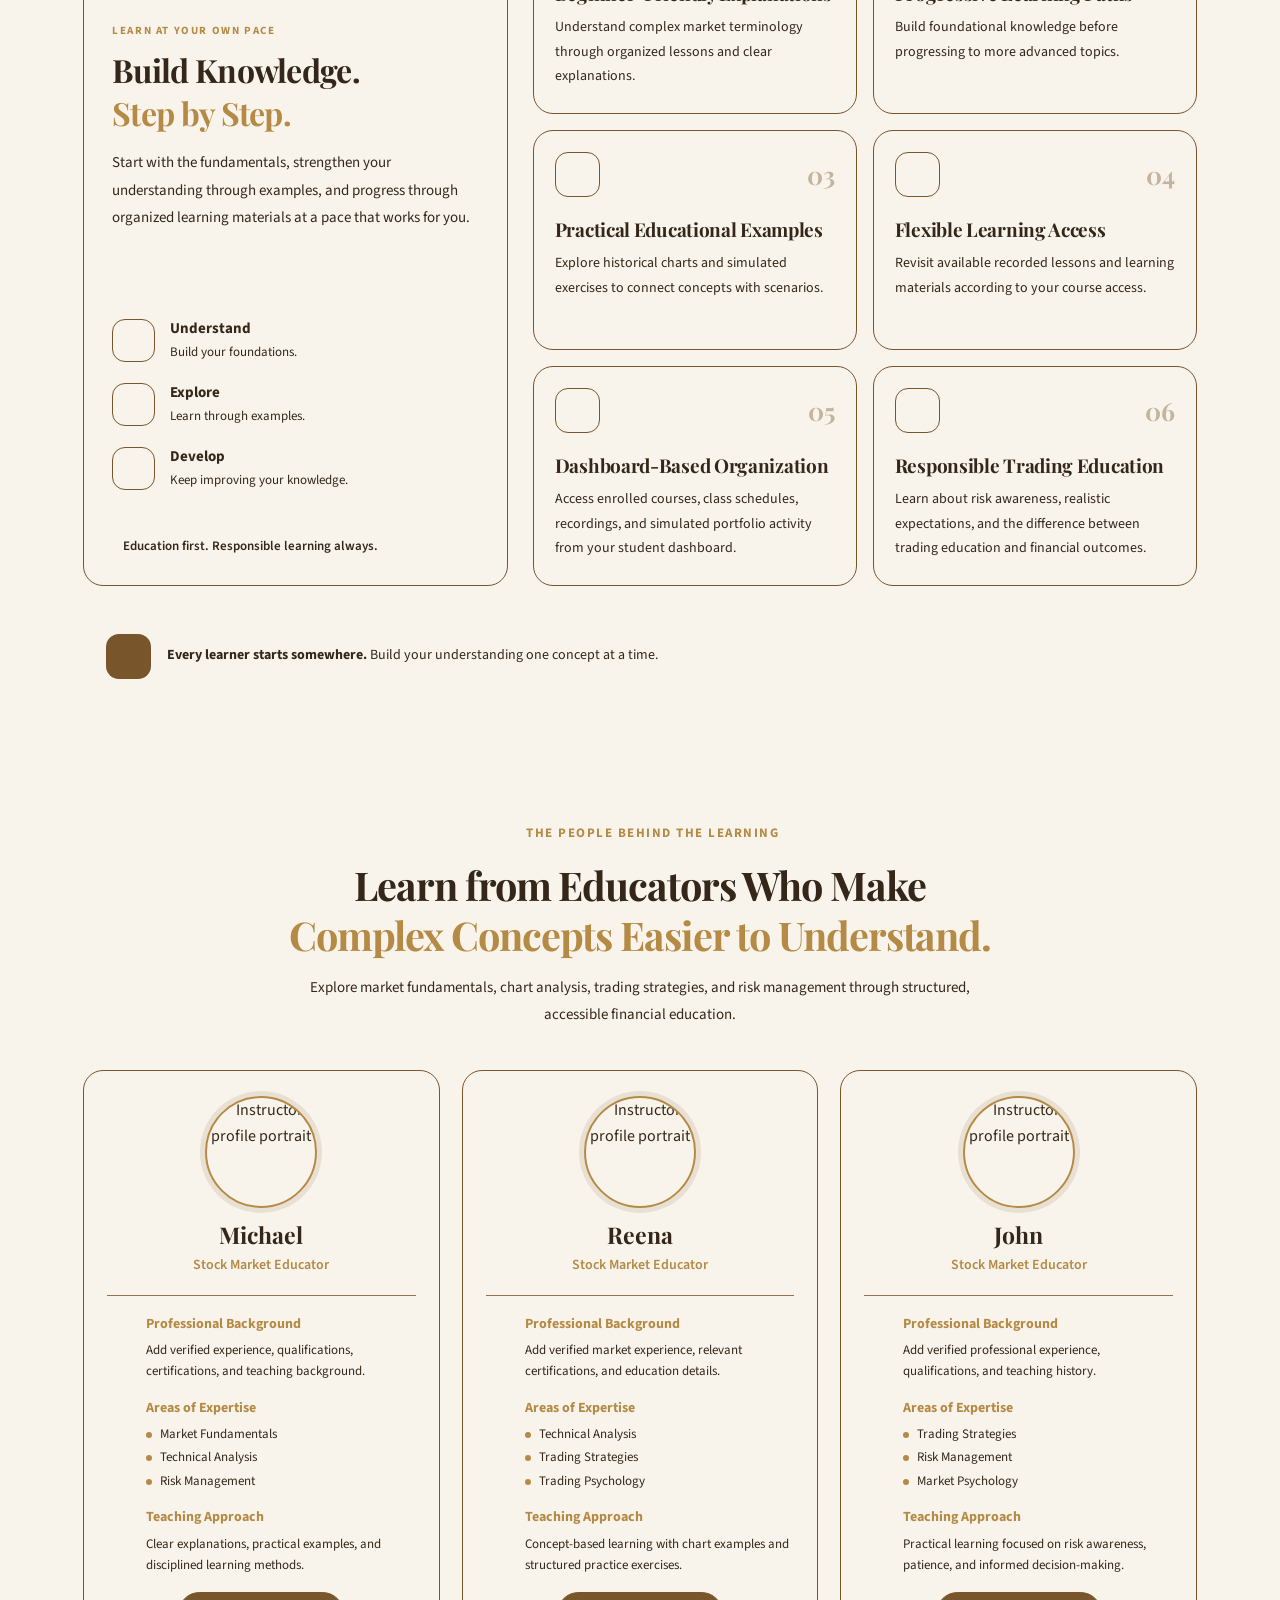
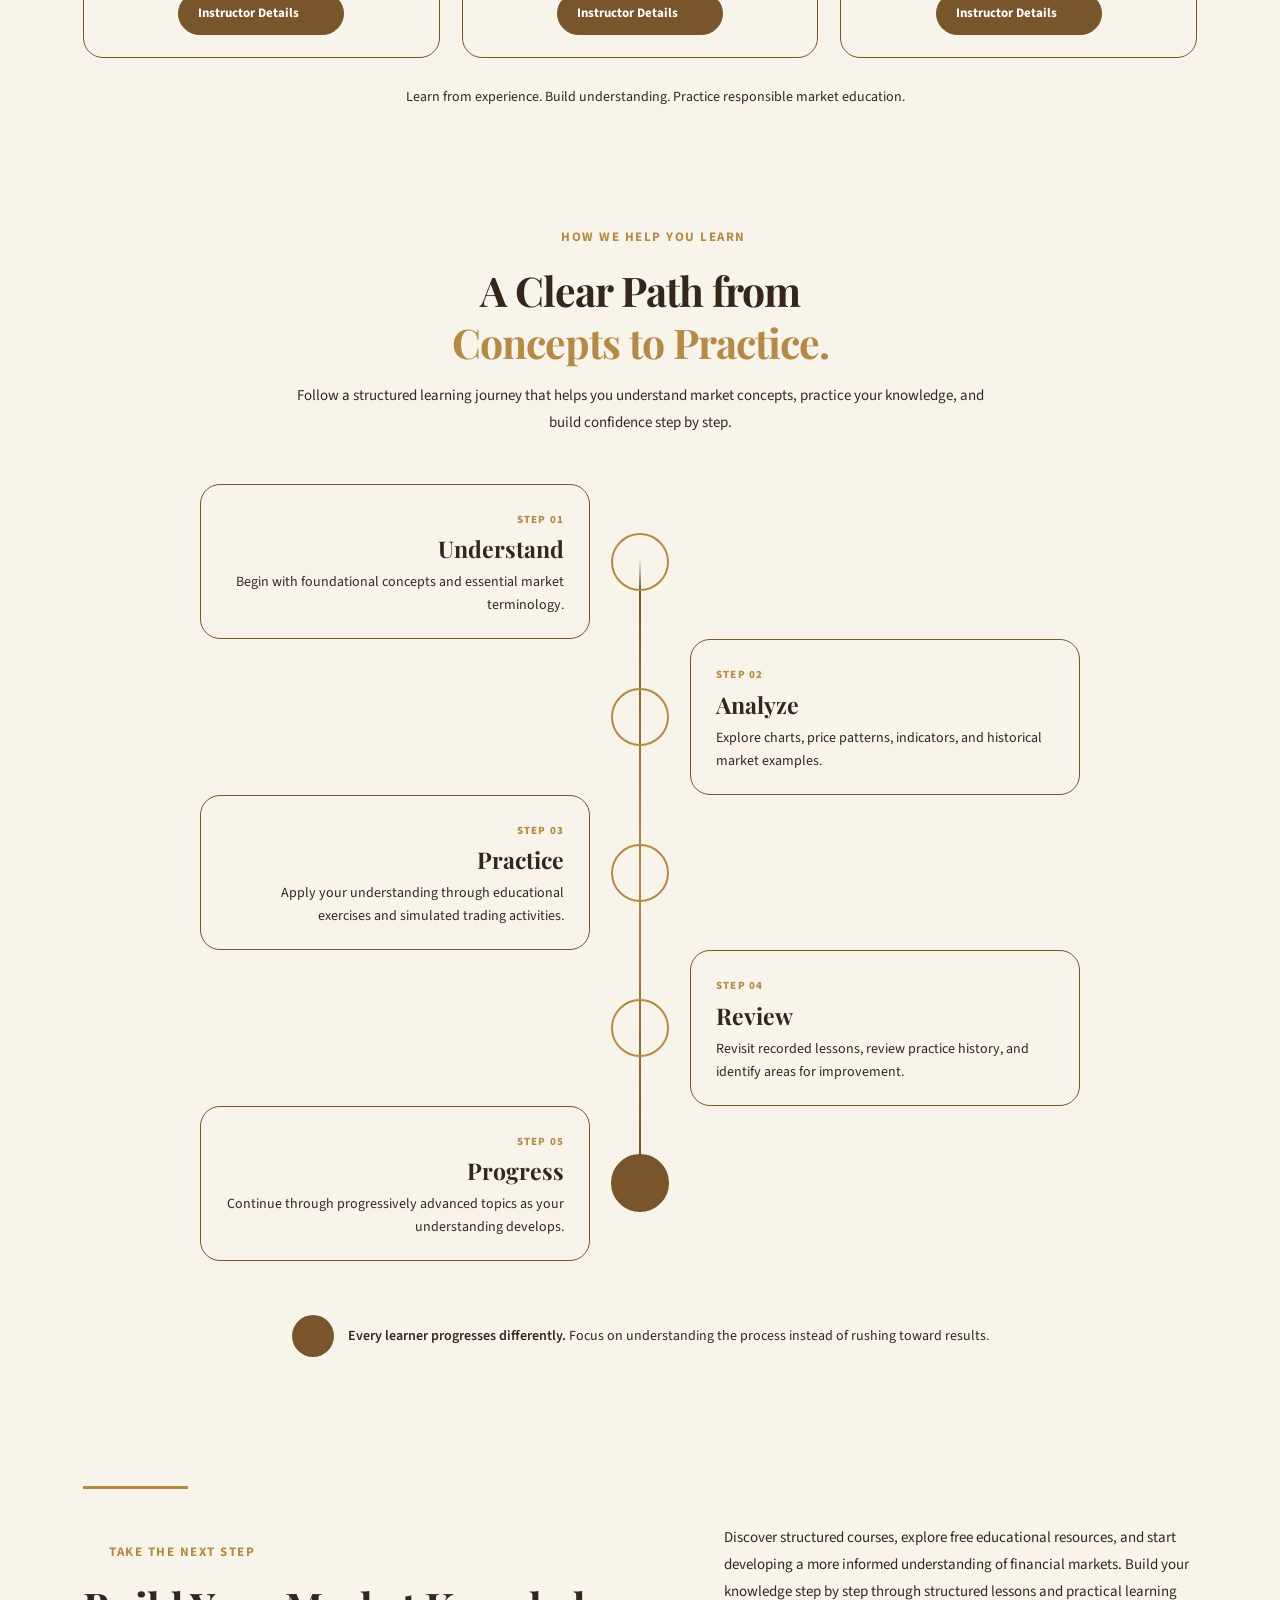
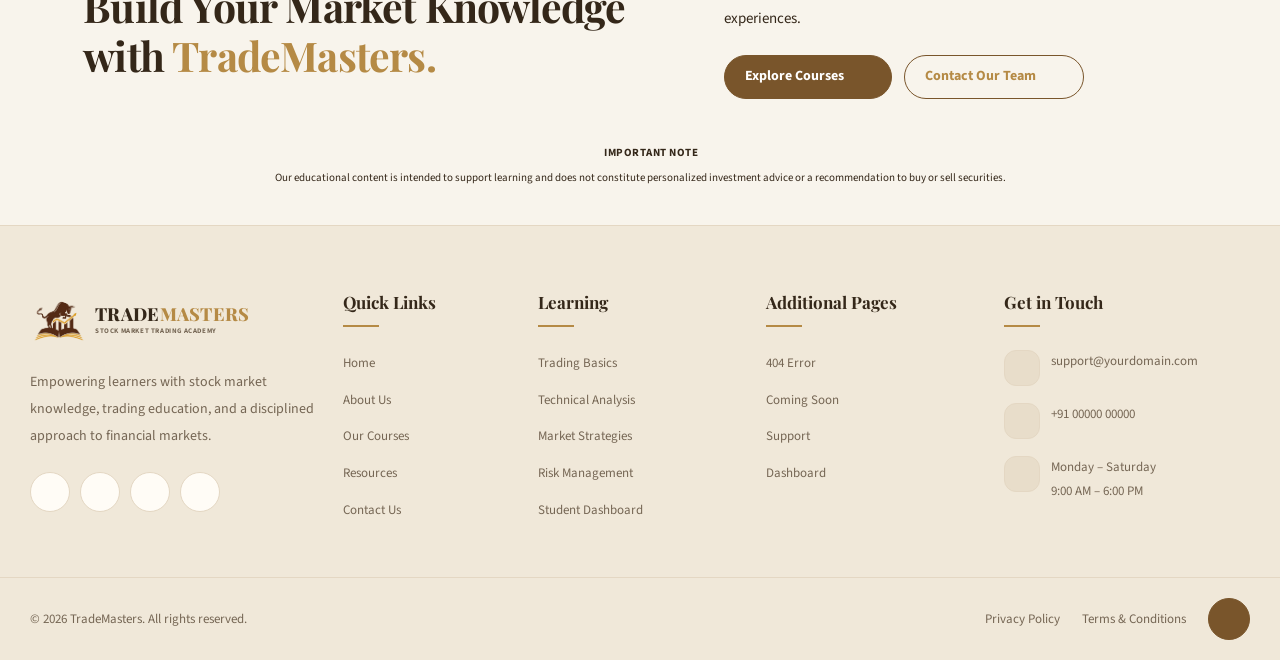
==== commit 1e3714c5: "first commit" ====
--- a/about.html
+++ b/about.html
@@ -271,7 +271,7 @@
             <div class="tm-about-image-card">
 
                 <img
-                    src="https://images.unsplash.com/photo-1521737711867-e3b97375f902?auto=format&fit=crop&w=1400&q=85"
+                    src="https://plus.unsplash.com/premium_photo-1726704065178-fc709a5f104b?q=80&w=870&auto=format&fit=crop&ixlib=rb-4.1.0&ixid=NHwxMjA3fDA%3D"
                     alt="Learners collaborating and sharing knowledge"
                     loading="eager"
                 >
@@ -314,7 +314,7 @@
             <div class="tm-identity-visual">
 
                 <img
-                    src="https://images.unsplash.com/photo-1523240795612-9a054b0db644?auto=format&fit=crop&w=1400&q=85"
+                    src="https://images.openai.com/static-rsc-4/p1p8a-D9fbv47eG1qx715X72C5TeEzzU6N2LGYJcaApXPbusoY1_JLXmk_m1GxArUvUEgJ8Dn8g7Jm7uPl_DOmB2B8p1bisv0SKHUV5XPlplgaO8T05R2m0Pj6dh2z9iHEu48sW0ZXgetWyr_eAM4ay3x3XJpzvi85mltLvZxsBpXFX5BDolm0DKF1QYFgLN?purpose=fullsize"
                     alt="Students learning and developing their skills"
                     class="tm-identity-image"
                     loading="lazy"
@@ -1065,7 +1065,7 @@
                     </div>
 
                     <h3 class="tm-instructor-name">
-                        Instructor One
+                        Michael 
                     </h3>
 
                     <p class="tm-instructor-role">
@@ -1168,7 +1168,7 @@
                     </div>
 
                     <h3 class="tm-instructor-name">
-                        Instructor Two
+                        Reena 
                     </h3>
 
                     <p class="tm-instructor-role">
@@ -1271,7 +1271,7 @@
                     </div>
 
                     <h3 class="tm-instructor-name">
-                        Instructor Three
+                        John 
                     </h3>
 
                     <p class="tm-instructor-role">
@@ -1385,7 +1385,7 @@
 
     <div class="tm-methodology-container">
 
-        <!-- Section Header -->
+        <!-- SECTION HEADER -->
         <header class="tm-methodology-header">
 
             <div class="tm-methodology-label">
@@ -1407,17 +1407,17 @@
         </header>
 
 
-        <!-- Learning Flowchart -->
+        <!-- LEARNING TIMELINE -->
         <div class="tm-methodology-timeline">
 
-            <!-- Center Line -->
+            <!-- CENTER LINE -->
             <div
                 class="tm-methodology-line"
                 aria-hidden="true">
             </div>
 
 
-            <!-- STEP 1: LEFT -->
+            <!-- STEP 01 -->
             <article class="tm-method-step tm-step-left">
 
                 <div class="tm-method-content">
@@ -1427,8 +1427,8 @@
                     <h3>Understand</h3>
 
                     <p>
-                        Begin with foundational concepts and
-                        essential market terminology.
+                        Begin with foundational concepts and essential
+                        market terminology.
                     </p>
 
                 </div>
@@ -1440,7 +1440,7 @@
             </article>
 
 
-            <!-- STEP 2: RIGHT -->
+            <!-- STEP 02 -->
             <article class="tm-method-step tm-step-right">
 
                 <div class="tm-method-marker">
@@ -1463,7 +1463,7 @@
             </article>
 
 
-            <!-- STEP 3: LEFT -->
+            <!-- STEP 03 -->
             <article class="tm-method-step tm-step-left">
 
                 <div class="tm-method-content">
@@ -1486,7 +1486,7 @@
             </article>
 
 
-            <!-- STEP 4: RIGHT -->
+            <!-- STEP 04 -->
             <article class="tm-method-step tm-step-right">
 
                 <div class="tm-method-marker">
@@ -1509,7 +1509,7 @@
             </article>
 
 
-            <!-- STEP 5: LEFT -->
+            <!-- STEP 05 -->
             <article class="tm-method-step tm-step-left">
 
                 <div class="tm-method-content">
@@ -1519,8 +1519,8 @@
                     <h3>Progress</h3>
 
                     <p>
-                        Continue through progressively advanced
-                        topics as your understanding develops.
+                        Continue through progressively advanced topics
+                        as your understanding develops.
                     </p>
 
                 </div>
@@ -1534,7 +1534,7 @@
         </div>
 
 
-        <!-- Supporting Message -->
+        <!-- SUPPORTING NOTE -->
         <div class="tm-methodology-note">
 
             <div class="tm-methodology-note-icon">
--- a/main.css
+++ b/main.css
@@ -772,7 +772,7 @@
 .footer-bottom {
     padding-block: 20px;
     border-top: 1px solid var(--color-border);
-    background-color: var(--color-surface);
+    background-color: var(--color-footer-background);
 }
 
 .footer-bottom-container {
--- a/about.css
+++ b/about.css
@@ -3512,7 +3512,6 @@
 html[dir="rtl"] .tm-instructor-button:hover i {
     transform: translate(-2px, -2px);
 }
-
 /* =====================================================
    TRADEMASTERS — SECTION 6: LEARNING METHODOLOGY
 ===================================================== */
@@ -3556,29 +3555,24 @@
 .tm-methodology-label {
     display: inline-flex;
     align-items: center;
+    justify-content: center;
     gap: 9px;
 
-    width: fit-content;
-    max-width: 100%;
     margin-bottom: 20px;
-    padding: 0;
-
-    background: transparent;
-    border: none;
-    border-radius: 0;
 
     color: var(--color-secondary);
-    font-family: var(--content-font, "Source Sans 3", sans-serif);
+
     font-size: 13px;
     font-weight: 700;
     letter-spacing: 1.5px;
     line-height: 1.4;
+
     text-transform: uppercase;
 }
 
 .tm-methodology-label i {
-    width: 17px;
-    height: 17px;
+    width: 18px;
+    height: 18px;
     flex-shrink: 0;
 }
 
@@ -3587,7 +3581,7 @@
 
     color: var(--text-heading, var(--text));
 
-    font-family: "Playfair Display", Georgia, serif;
+    font-family: var(--heading-font, "Playfair Display", Georgia, serif);
     font-size: clamp(32px, 3.2vw, 46px);
     font-weight: 700;
     line-height: 1.2;
@@ -3613,29 +3607,38 @@
 
 
 /* =====================================================
-   FLOWCHART TIMELINE
+   TIMELINE CONTAINER
 ===================================================== */
 
 .tm-methodology-timeline {
     position: relative;
+    isolation: isolate;
 
     display: flex;
     flex-direction: column;
 
     width: 100%;
     max-width: 1000px;
+
     margin: 0 auto;
 }
 
 
-/* Center Connecting Line */
+/* =====================================================
+   CENTER VERTICAL LINE
+   Line stays behind the icon circles
+===================================================== */
 
 .tm-methodology-line {
     position: absolute;
 
-    top: 48px;
-    bottom: 48px;
+    top: 75px;
+    bottom: 75px;
+
     left: 50%;
+    transform: translateX(-50%);
+
+    z-index: 0;
 
     width: 2px;
 
@@ -3648,7 +3651,6 @@
         transparent 100%
     );
 
-    transform: translateX(-50%);
     pointer-events: none;
 }
 
@@ -3659,9 +3661,15 @@
 
 .tm-method-step {
     position: relative;
+    z-index: 1;
 
     display: grid;
-    grid-template-columns: minmax(0, 1fr) 76px minmax(0, 1fr);
+
+    grid-template-columns:
+        minmax(0, 1fr)
+        76px
+        minmax(0, 1fr);
+
     align-items: center;
 
     width: 100%;
@@ -3675,6 +3683,7 @@
 
 .tm-method-content {
     position: relative;
+    z-index: 1;
 
     width: 100%;
     max-width: 390px;
@@ -3693,43 +3702,44 @@
 }
 
 
-/* LTR: Steps 1, 3, 5 on the LEFT */
+/* LTR: STEPS 1, 3, 5 — LEFT */
 
 .tm-step-left .tm-method-content {
     grid-column: 1;
     grid-row: 1;
 
     justify-self: end;
+
     margin-right: 12px;
+    margin-left: 0;
 
     text-align: right;
 }
 
 
-/* LTR: Steps 2, 4 on the RIGHT */
+/* LTR: STEPS 2, 4 — RIGHT */
 
 .tm-step-right .tm-method-content {
     grid-column: 3;
     grid-row: 1;
 
     justify-self: start;
+
     margin-left: 12px;
+    margin-right: 0;
 
     text-align: left;
 }
 
 
-/* Hover Effects */
+/* =====================================================
+   CONTENT HOVER
+===================================================== */
 
 .tm-method-step:hover .tm-method-content {
     border-color: var(--color-secondary);
 
-    box-shadow:
-        0 8px 24px color-mix(
-            in srgb,
-            var(--color-primary) 10%,
-            transparent
-        );
+    box-shadow: 0 8px 24px rgba(0, 0, 0, 0.06);
 }
 
 .tm-step-left:hover .tm-method-content {
@@ -3768,7 +3778,7 @@
 
     color: var(--text-heading, var(--text));
 
-    font-family: "Playfair Display", Georgia, serif;
+    font-family: var(--heading-font, "Playfair Display", Georgia, serif);
     font-size: 23px;
     font-weight: 700;
     line-height: 1.3;
@@ -3790,7 +3800,7 @@
 
 
 /* =====================================================
-   CENTER ICON MARKER
+   CENTER ICON MARKERS
 ===================================================== */
 
 .tm-method-marker {
@@ -3812,15 +3822,11 @@
     border: 2px solid var(--color-secondary);
     border-radius: 50%;
 
+    /* Opaque background hides the line behind each circle */
     background: var(--bg);
     color: var(--color-secondary);
 
-    box-shadow:
-        0 0 0 6px color-mix(
-            in srgb,
-            var(--color-primary) 10%,
-            transparent
-        );
+    box-shadow: 0 0 0 6px var(--bg);
 
     transition:
         background 0.3s ease,
@@ -3836,6 +3842,9 @@
     stroke-width: 2;
 }
 
+
+/* Marker hover */
+
 .tm-method-step:hover .tm-method-marker {
     background: var(--color-secondary);
     border-color: var(--color-secondary);
@@ -3845,11 +3854,11 @@
 }
 
 
-/* Final Step Marker */
+/* Final marker */
 
 .tm-method-marker-final {
-    border-color: var(--color-secondary);
     background: var(--color-primary);
+    border-color: var(--color-primary);
     color: #ffffff;
 }
 
@@ -3862,14 +3871,16 @@
     display: flex;
     align-items: center;
     justify-content: center;
+
     gap: 14px;
 
+    width: 100%;
     max-width: 800px;
 
     margin: 35px auto 0;
     padding: 19px 25px;
 
-    border: 1px solid var(--color-primary);
+    border: 1px solid var(--border);
     border-radius: var(--radius-lg, 16px);
 
     background: var(--soft-bg, var(--bg));
@@ -3884,6 +3895,7 @@
 
     width: 42px;
     height: 42px;
+
     flex-shrink: 0;
 
     border-radius: 50%;
@@ -3922,43 +3934,52 @@
     color: var(--text);
 }
 
+body.dark-mode .tm-methodology-heading,
+body.dark-mode .tm-method-content h3 {
+    color: var(--text-heading, var(--text));
+}
+
+body.dark-mode .tm-methodology-heading span {
+    color: var(--color-secondary);
+}
+
+body.dark-mode .tm-methodology-description,
+body.dark-mode .tm-method-content p {
+    color: var(--text-muted, var(--text));
+}
+
 body.dark-mode .tm-method-content {
     background: var(--soft-bg, var(--bg));
-    border-color: var(--color-primary);
+    border-color: var(--border);
 }
 
 body.dark-mode .tm-method-step:hover .tm-method-content {
     border-color: var(--color-secondary);
-}
-
-body.dark-mode .tm-method-content h3,
-body.dark-mode .tm-methodology-heading {
-    color: var(--text-heading, var(--text));
-}
-
-body.dark-mode .tm-method-content p,
-body.dark-mode .tm-methodology-description {
-    color: var(--text-muted, var(--text));
 }
 
 body.dark-mode .tm-method-marker {
     background: var(--bg);
     color: var(--color-secondary);
+
+    /* Preserve separation between the line and circle */
+    box-shadow: 0 0 0 6px var(--bg);
 }
 
 body.dark-mode .tm-method-step:hover .tm-method-marker {
     background: var(--color-secondary);
+    border-color: var(--color-secondary);
     color: #ffffff;
 }
 
 body.dark-mode .tm-method-marker-final {
     background: var(--color-primary);
+    border-color: var(--color-primary);
     color: #ffffff;
 }
 
 body.dark-mode .tm-methodology-note {
     background: var(--soft-bg, var(--bg));
-    border-color: var(--color-primary);
+    border-color: var(--border);
 }
 
 body.dark-mode .tm-methodology-note p {
@@ -3972,6 +3993,8 @@
 
 /* =====================================================
    RTL SUPPORT
+   Steps 1, 3, 5 move RIGHT
+   Steps 2, 4 move LEFT
 ===================================================== */
 
 html[dir="rtl"] .tm-methodology {
@@ -3979,17 +4002,24 @@
 }
 
 
-/* Keep vertical line centered in RTL */
+/* Keep timeline direction predictable */
+
+html[dir="rtl"] .tm-methodology-timeline {
+    direction: ltr;
+}
+
+
+/* Center line remains exactly in the middle */
 
 html[dir="rtl"] .tm-methodology-line {
     left: 50%;
     right: auto;
 
-    transform: translateX(50%);
-}
-
-
-/* RTL: Steps 1, 3, 5 on the RIGHT */
+    transform: translateX(-50%);
+}
+
+
+/* STEP 1, 3, 5: LEFT CONTENT MOVES TO RIGHT */
 
 html[dir="rtl"] .tm-step-left .tm-method-content {
     grid-column: 3;
@@ -4004,7 +4034,7 @@
 }
 
 
-/* RTL: Steps 2, 4 on the LEFT */
+/* STEP 2, 4: RIGHT CONTENT MOVES TO LEFT */
 
 html[dir="rtl"] .tm-step-right .tm-method-content {
     grid-column: 1;
@@ -4019,7 +4049,7 @@
 }
 
 
-/* RTL: Keep all markers centered */
+/* All markers remain centered */
 
 html[dir="rtl"] .tm-method-marker {
     grid-column: 2;
@@ -4027,7 +4057,7 @@
 }
 
 
-/* RTL Hover Direction */
+/* RTL hover direction */
 
 html[dir="rtl"] .tm-step-left:hover .tm-method-content {
     transform: translateX(4px);
@@ -4038,11 +4068,79 @@
 }
 
 
-/* RTL Supporting Note */
+/* Supporting note */
 
 html[dir="rtl"] .tm-methodology-note {
+    direction: rtl;
     text-align: right;
 }
+
+
+/* =====================================================
+   SCROLL REVEAL
+===================================================== */
+
+.tm-methodology .tm-methodology-header,
+.tm-methodology .tm-method-step,
+.tm-methodology .tm-methodology-note {
+    opacity: 1;
+    transform: translateY(0);
+}
+
+.tm-methodology.tm-methodology-reveal
+.tm-methodology-header,
+.tm-methodology.tm-methodology-reveal
+.tm-method-step,
+.tm-methodology.tm-methodology-reveal
+.tm-methodology-note {
+    opacity: 0;
+    transform: translateY(18px);
+
+    transition:
+        opacity 0.6s ease,
+        transform 0.6s ease;
+}
+
+.tm-methodology.tm-methodology-visible
+.tm-methodology-header,
+.tm-methodology.tm-methodology-visible
+.tm-method-step,
+.tm-methodology.tm-methodology-visible
+.tm-methodology-note {
+    opacity: 1;
+    transform: translateY(0);
+}
+
+.tm-methodology.tm-methodology-visible
+.tm-method-step:nth-of-type(2) {
+    transition-delay: 0.08s;
+}
+
+.tm-methodology.tm-methodology-visible
+.tm-method-step:nth-of-type(3) {
+    transition-delay: 0.16s;
+}
+
+.tm-methodology.tm-methodology-visible
+.tm-method-step:nth-of-type(4) {
+    transition-delay: 0.24s;
+}
+
+.tm-methodology.tm-methodology-visible
+.tm-method-step:nth-of-type(5) {
+    transition-delay: 0.32s;
+}
+
+.tm-methodology.tm-methodology-visible
+.tm-method-step:nth-of-type(6) {
+    transition-delay: 0.40s;
+}
+
+.tm-methodology.tm-methodology-visible
+.tm-methodology-note {
+    transition-delay: 0.48s;
+}
+
 
 /* =====================================================
    TRADEMASTERS — SECTION 7: ABOUT PAGE CTA
@@ -4456,76 +4554,32 @@
 }
 
 /* =====================================================
-   TRADEMASTERS ABOUT PAGE
-   RESPONSIVE MEDIA QUERIES
-===================================================== */
-
-
-/* =====================================================
-   COMMON RESPONSIVE SAFETY
-===================================================== */
-
-.tm-about-hero,
-.tm-identity,
-.tm-mission,
-.tm-different,
-.tm-instructors,
-.tm-methodology,
-.tm-about-cta {
-    width: 100%;
-    max-width: 100%;
-}
-
-.tm-about-hero *,
-.tm-identity *,
-.tm-mission *,
-.tm-different *,
-.tm-instructors *,
-.tm-methodology *,
-.tm-about-cta * {
-    min-width: 0;
-}
-
-.tm-about-hero img,
-.tm-identity img,
-.tm-mission img,
-.tm-different img,
-.tm-instructors img,
-.tm-methodology img,
-.tm-about-cta img {
-    max-width: 100%;
-}
-
-.tm-about-hero a,
-.tm-about-cta a {
-    overflow-wrap: anywhere;
-}
-
-
-/* =====================================================
-   SAMSUNG GALAXY S8+
+   TRADEMASTERS ABOUT PAGE — RESPONSIVE MEDIA QUERIES
+===================================================== */
+
+
+/* =====================================================
+   SAMSUNG GALAXY S8+ / MOBILE
    360px - 740px
 ===================================================== */
 
 @media screen and (min-width: 360px) and (max-width: 740px) {
 
-    /* ---------------------------------------------
+    /* =========================
        SECTION 1: ABOUT HERO
-    --------------------------------------------- */
+    ========================= */
 
     .tm-about-hero {
         height: auto;
-        min-height: 0;
+        min-height: auto;
         max-height: none;
-
-        padding: 115px 6.5% 55px;
+        padding: 70px 6.5%;
         overflow: hidden;
     }
 
     .tm-about-hero-container {
         grid-template-columns: minmax(0, 1fr);
         gap: 35px;
-
         height: auto;
     }
 
@@ -4535,21 +4589,20 @@
     }
 
     .tm-about-hero-label {
-        margin-bottom: 15px;
         font-size: 11px;
-        letter-spacing: 1.1px;
+        letter-spacing: 1px;
+        gap: 7px;
+        margin-bottom: 16px;
     }
 
     .tm-about-hero-title {
-        margin-bottom: 17px;
-
-        font-size: clamp(32px, 8vw, 39px);
+        font-size: clamp(30px, 8vw, 38px);
         line-height: 1.2;
         letter-spacing: -0.7px;
+        margin-bottom: 18px;
     }
 
     .tm-about-hero-description {
-        max-width: 100%;
         margin-bottom: 22px;
     }
 
@@ -4559,19 +4612,24 @@
     }
 
     .tm-about-hero-actions {
-        gap: 10px;
-        margin-bottom: 20px;
+        width: 100%;
+        flex-direction: column;
+        align-items: stretch;
+        gap: 12px;
+        margin-bottom: 22px;
     }
 
     .tm-about-btn {
-        min-height: 44px;
-        padding: 11px 16px;
+        width: 100%;
+        max-width: 100%;
+        justify-content: center;
+    }
+
+    .tm-about-hero-note {
+        width: 100%;
+        align-items: flex-start;
+        gap: 9px;
         font-size: 12px;
-    }
-
-    .tm-about-hero-note {
-        align-items: flex-start;
-        font-size: 11px;
     }
 
     .tm-about-hero-visual {
@@ -4582,19 +4640,16 @@
 
     .tm-about-image-card {
         width: 94%;
-        height: 390px;
-
+        height: 400px;
         min-height: 0;
         max-height: none;
-
-        border-radius: 42% 48% 18px 18px / 23% 25% 18px 18px;
+        border-radius: 40% 45% 18px 18px / 20% 22% 18px 18px;
     }
 
     .tm-about-image-caption {
-        right: 13px;
-        bottom: 13px;
-        left: 13px;
-
+        left: 14px;
+        right: 14px;
+        bottom: 14px;
         gap: 10px;
         padding: 12px;
     }
@@ -4602,67 +4657,56 @@
     .tm-about-caption-icon {
         width: 38px;
         height: 38px;
-    }
-
-    .tm-about-caption-icon i {
-        width: 18px;
-        height: 18px;
-    }
-
-    .tm-about-caption-content > span {
-        font-size: 9px;
-        letter-spacing: 1px;
+        flex-shrink: 0;
     }
 
     .tm-about-caption-content h3 {
-        font-size: 16px;
+        font-size: 17px;
     }
 
     .tm-about-caption-content p {
-        font-size: 10px;
-    }
-
-
-    /* ---------------------------------------------
+        font-size: 11px;
+    }
+
+
+    /* =========================
        SECTION 2: WHO WE ARE
-    --------------------------------------------- */
+    ========================= */
 
     .tm-identity {
-        padding: 60px 6.5%;
+        padding: 65px 6.5%;
     }
 
     .tm-identity-layout {
         grid-template-columns: minmax(0, 1fr);
-        gap: 30px;
+        gap: 32px;
     }
 
     .tm-identity-visual {
-        height: 390px;
-        border-radius: 17px;
+        height: 400px;
+        min-height: 0;
+        border-radius: 18px;
     }
 
     .tm-identity-image-icon {
-        top: 15px;
-        right: 15px;
-
-        width: 45px;
-        height: 45px;
+        top: 16px;
+        right: 16px;
+        width: 46px;
+        height: 46px;
     }
 
     .tm-identity-image-caption {
+        left: 18px;
         right: 18px;
         bottom: 20px;
-        left: 18px;
     }
 
     .tm-identity-image-label {
-        margin-bottom: 9px;
         font-size: 10px;
         letter-spacing: 1.5px;
     }
 
     .tm-identity-image-caption h3 {
-        margin-bottom: 9px;
         font-size: 26px;
     }
 
@@ -4672,38 +4716,39 @@
     }
 
     .tm-identity-content {
-        max-width: 100%;
+        width: 100%;
+        min-width: 0;
     }
 
     .tm-identity-label {
-        margin-bottom: 14px;
         font-size: 11px;
-        letter-spacing: 1.1px;
+        letter-spacing: 1px;
+        margin-bottom: 15px;
     }
 
     .tm-identity-heading {
-        margin-bottom: 14px;
-
-        font-size: clamp(30px, 7.5vw, 38px);
+        font-size: clamp(29px, 7.5vw, 36px);
         line-height: 1.2;
-        letter-spacing: -0.7px;
+        letter-spacing: -0.6px;
     }
 
     .tm-identity-description {
-        margin-bottom: 22px;
+        margin-bottom: 23px;
     }
 
     .tm-identity-description p {
         font-size: 14px;
-        line-height: 1.7;
-    }
-
-    .tm-identity-principles-heading {
-        margin-bottom: 15px;
+        line-height: 1.75;
+    }
+
+    .tm-identity-principles-title {
+        font-size: 10px;
+        letter-spacing: 1px;
     }
 
     .tm-identity-principles-heading h3 {
         font-size: 25px;
+        line-height: 1.3;
     }
 
     .tm-identity-principles-grid {
@@ -4713,46 +4758,45 @@
 
     .tm-identity-principle {
         min-height: 0;
-        padding: 16px;
+        padding: 17px;
     }
 
     .tm-identity-principle-top {
         margin-bottom: 12px;
     }
 
-    .tm-identity-principle-icon {
-        width: 36px;
-        height: 36px;
-    }
-
     .tm-identity-principle-content h4 {
-        font-size: 15px;
+        font-size: 16px;
     }
 
     .tm-identity-principle-content p {
         font-size: 13px;
-        line-height: 1.65;
+        line-height: 1.7;
     }
 
     .tm-identity-bottom-note {
         align-items: flex-start;
         gap: 10px;
-
         margin-top: 18px;
-        padding-top: 15px;
+        padding-top: 16px;
+    }
+
+    .tm-identity-bottom-note svg {
+        flex-shrink: 0;
     }
 
     .tm-identity-bottom-note p {
         font-size: 13px;
-    }
-
-
-    /* ---------------------------------------------
+        line-height: 1.7;
+    }
+
+
+    /* =========================
        SECTION 3: MISSION & VISION
-    --------------------------------------------- */
+    ========================= */
 
     .tm-mission {
-        padding: 60px 6.5%;
+        padding: 65px 6.5%;
     }
 
     .tm-mission-header {
@@ -4760,105 +4804,123 @@
     }
 
     .tm-mission-label {
-        margin-bottom: 14px;
         font-size: 11px;
-        letter-spacing: 1.1px;
+        letter-spacing: 1px;
+        margin-bottom: 15px;
     }
 
     .tm-mission-heading {
-        margin-bottom: 14px;
-
-        font-size: clamp(30px, 7.5vw, 38px);
+        font-size: clamp(29px, 7.5vw, 36px);
         line-height: 1.2;
-        letter-spacing: -0.7px;
+        letter-spacing: -0.6px;
     }
 
     .tm-mission-description {
         font-size: 14px;
-        line-height: 1.7;
+        line-height: 1.75;
     }
 
     .tm-mission-grid {
         grid-template-columns: minmax(0, 1fr);
-        gap: 15px;
+        gap: 16px;
     }
 
     .tm-mission-card {
         min-height: 0;
-        padding: 22px 19px 19px;
+        padding: 22px 20px;
     }
 
     .tm-mission-card-top {
         margin-bottom: 22px;
+        gap: 12px;
     }
 
     .tm-mission-icon {
         width: 48px;
         height: 48px;
+        flex-shrink: 0;
     }
 
     .tm-mission-icon svg {
-        width: 23px;
-        height: 23px;
+        width: 24px;
+        height: 24px;
     }
 
     .tm-mission-number {
-        font-size: 32px;
+        font-size: 31px;
+    }
+
+    .tm-mission-card-label {
+        font-size: 10px;
+        letter-spacing: 1.2px;
     }
 
     .tm-mission-card h3 {
         font-size: 25px;
+        line-height: 1.3;
     }
 
     .tm-mission-card > p {
+        font-size: 14px;
+        line-height: 1.75;
         margin-bottom: 20px;
-        font-size: 14px;
-        line-height: 1.7;
     }
 
     .tm-mission-card-bottom {
-        padding-top: 14px;
+        gap: 10px;
+        padding-top: 15px;
         font-size: 12px;
     }
 
+    .tm-mission-card-bottom span {
+        min-width: 0;
+    }
+
     .tm-mission-footer {
+        flex-direction: column;
         align-items: flex-start;
-        gap: 13px;
-
-        margin-top: 20px;
-        padding: 17px;
+        gap: 14px;
+        margin-top: 22px;
+        padding: 20px;
     }
 
     .tm-mission-footer-icon {
-        width: 42px;
-        height: 42px;
-    }
-
-    .tm-mission-footer-icon svg {
-        width: 21px;
-        height: 21px;
+        width: 44px;
+        height: 44px;
+        flex-shrink: 0;
+    }
+
+    .tm-mission-footer-content {
+        width: 100%;
     }
 
     .tm-mission-footer-content h4 {
-        font-size: 18px;
+        font-size: 19px;
     }
 
     .tm-mission-footer-content p {
         font-size: 13px;
-        line-height: 1.65;
+        line-height: 1.7;
     }
 
     .tm-mission-footer-mark {
-        display: none;
-    }
-
-
-    /* ---------------------------------------------
+        align-self: flex-start;
+        width: 36px;
+        height: 36px;
+    }
+
+    .tm-mission-footer-mark svg {
+        width: 28px;
+        height: 28px;
+    }
+
+
+    /* =========================
        SECTION 4: WHAT MAKES US DIFFERENT
-    --------------------------------------------- */
+    ========================= */
 
     .tm-different {
-        padding: 60px 6.5%;
+        padding: 65px 6.5%;
     }
 
     .tm-different-header {
@@ -4866,22 +4928,20 @@
     }
 
     .tm-different-label {
-        margin-bottom: 14px;
         font-size: 11px;
-        letter-spacing: 1.1px;
+        letter-spacing: 1px;
+        margin-bottom: 15px;
     }
 
     .tm-different-heading {
-        margin-bottom: 14px;
-
-        font-size: clamp(30px, 7.5vw, 38px);
+        font-size: clamp(29px, 7.5vw, 36px);
         line-height: 1.2;
-        letter-spacing: -0.7px;
+        letter-spacing: -0.6px;
     }
 
     .tm-different-description {
         font-size: 14px;
-        line-height: 1.7;
+        line-height: 1.75;
     }
 
     .tm-different-layout {
@@ -4891,16 +4951,18 @@
 
     .tm-different-feature-panel {
         min-height: 0;
-        padding: 21px;
+        padding: 22px 20px;
     }
 
     .tm-different-panel-top {
-        margin-bottom: 25px;
+        gap: 12px;
+        margin-bottom: 24px;
     }
 
     .tm-different-panel-icon {
-        width: 49px;
-        height: 49px;
+        width: 48px;
+        height: 48px;
+        flex-shrink: 0;
     }
 
     .tm-different-panel-icon svg {
@@ -4908,12 +4970,21 @@
         height: 25px;
     }
 
+    .tm-different-panel-number {
+        font-size: 10px;
+    }
+
     .tm-different-panel-content {
         margin-bottom: 22px;
     }
 
+    .tm-different-panel-eyebrow {
+        font-size: 10px;
+        letter-spacing: 1.2px;
+    }
+
     .tm-different-panel-content h3 {
-        font-size: 28px;
+        font-size: 27px;
         line-height: 1.25;
     }
 
@@ -4922,58 +4993,18 @@
         line-height: 1.75;
     }
 
-    .tm-different-journey {
-        width: 100%;
-    }
-
-    .tm-different-journey-item {
-        gap: 12px;
-    }
-
-    .tm-different-panel-footer {
-        gap: 12px;
-    }
-
     .tm-different-features {
         grid-template-columns: minmax(0, 1fr);
         gap: 13px;
     }
 
-    .tm-different-card {
-        min-height: 0;
-        padding: 19px;
-    }
-
-    .tm-different-card-top {
-        gap: 12px;
-    }
-
-    .tm-different-card-icon {
-        width: 43px;
-        height: 43px;
-    }
-
-    .tm-different-bottom {
-        gap: 13px;
-        padding: 17px;
-    }
-
-    .tm-different-bottom-icon {
-        width: 42px;
-        height: 42px;
-    }
-
-    .tm-different-bottom-mark {
-        display: none;
-    }
-
-
-    /* ---------------------------------------------
+
+    /* =========================
        SECTION 5: INSTRUCTORS
-    --------------------------------------------- */
+    ========================= */
 
     .tm-instructors {
-        padding: 60px 6.5%;
+        padding: 65px 6.5%;
     }
 
     .tm-instructors-header {
@@ -4981,20 +5012,20 @@
     }
 
     .tm-instructors-label {
-        margin-bottom: 14px;
         font-size: 11px;
-        letter-spacing: 1.1px;
+        letter-spacing: 1px;
+        margin-bottom: 15px;
     }
 
     .tm-instructors-heading {
-        font-size: clamp(30px, 7.5vw, 38px);
+        font-size: clamp(29px, 7.5vw, 36px);
         line-height: 1.2;
-        letter-spacing: -0.7px;
+        letter-spacing: -0.6px;
     }
 
     .tm-instructors-description {
         font-size: 14px;
-        line-height: 1.7;
+        line-height: 1.75;
     }
 
     .tm-instructors-grid {
@@ -5003,230 +5034,228 @@
     }
 
     .tm-instructor-card {
+        padding: 22px 20px;
+    }
+
+    .tm-instructor-detail {
+        grid-template-columns: 27px minmax(0, 1fr);
+        gap: 10px;
+        margin-bottom: 14px;
+    }
+
+    .tm-instructors-note {
+        flex-direction: column;
+        align-items: flex-start;
+        justify-content: flex-start;
+        gap: 10px;
+        margin-top: 22px;
+        text-align: left;
+    }
+
+
+    /* =========================
+       SECTION 6: LEARNING METHODOLOGY
+    ========================= */
+
+    .tm-methodology {
+        padding: 65px 6.5%;
+    }
+
+    .tm-methodology-header {
+        margin-bottom: 30px;
+    }
+
+    .tm-methodology-label {
+        font-size: 11px;
+        letter-spacing: 1px;
+        margin-bottom: 15px;
+    }
+
+    .tm-methodology-heading {
+        font-size: clamp(29px, 7.5vw, 36px);
+        line-height: 1.2;
+        letter-spacing: -0.6px;
+    }
+
+    .tm-methodology-description {
+        font-size: 14px;
+        line-height: 1.75;
+    }
+
+    .tm-methodology-timeline {
+        max-width: 100%;
+    }
+
+    .tm-methodology-line {
+        display: none;
+    }
+
+    .tm-method-step {
+        grid-template-columns: minmax(0, 1fr);
+        gap: 15px;
+        min-height: 0;
+        padding: 20px 0;
+    }
+
+    .tm-method-content {
         width: 100%;
         min-width: 0;
     }
 
-    .tm-instructor-profile {
-        gap: 13px;
-    }
-
-    .tm-instructor-image {
-        width: 100px;
-        height: 100px;
+    .tm-methodology-note {
+        flex-direction: column;
+        align-items: flex-start;
+        justify-content: flex-start;
+        gap: 12px;
+        margin-top: 25px;
+        padding: 18px;
+        text-align: left;
+    }
+
+    .tm-methodology-note-icon {
         flex-shrink: 0;
     }
 
-    .tm-instructor-name {
-        font-size: 20px;
-        line-height: 1.3;
-    }
-
-    .tm-instructor-role {
-        font-size: 13px;
-        line-height: 1.5;
-    }
-
-    .tm-instructor-detail {
-        gap: 10px;
-    }
-
-    .tm-instructor-detail-icon {
-        flex-shrink: 0;
-    }
-
-    .tm-instructor-detail-content {
+
+    /* =========================
+       SECTION 7: ABOUT PAGE CTA
+    ========================= */
+
+    .tm-about-cta {
+        padding: 65px 6.5%;
+    }
+
+    .tm-about-cta-main {
+        grid-template-columns: minmax(0, 1fr);
+        gap: 25px;
+        padding: 0 0 22px;
+    }
+
+    .tm-about-cta-heading {
+        font-size: clamp(29px, 7.5vw, 36px);
+        line-height: 1.2;
+        letter-spacing: -0.6px;
+    }
+
+    .tm-about-cta-label {
+        font-size: 11px;
+        letter-spacing: 1px;
+    }
+
+    .tm-about-cta-description {
+        font-size: 14px;
+        line-height: 1.75;
+    }
+
+    .tm-about-cta-details {
         min-width: 0;
-        overflow-wrap: anywhere;
-    }
-
-    .tm-instructor-expertise {
-        gap: 7px;
-    }
-
-    .tm-instructor-button {
-        max-width: 100%;
-    }
-
-    .tm-instructors-note {
-        margin-top: 22px;
-        padding: 16px;
-        font-size: 13px;
-        line-height: 1.7;
-    }
-
-
-    /* ---------------------------------------------
-       SECTION 6: LEARNING METHODOLOGY
-    --------------------------------------------- */
-
-    .tm-methodology {
-        padding: 60px 6.5%;
-    }
-
-    .tm-methodology-header {
-        margin-bottom: 30px;
-    }
-
-    .tm-methodology-label {
-        margin-bottom: 14px;
-        font-size: 11px;
-        letter-spacing: 1.1px;
-    }
-
-    .tm-methodology-heading {
-        font-size: clamp(30px, 7.5vw, 38px);
-        line-height: 1.2;
-        letter-spacing: -0.7px;
-    }
-
-    .tm-methodology-description {
-        font-size: 14px;
-        line-height: 1.7;
-    }
-
-    .tm-methodology-timeline {
         padding-left: 0;
-        padding-right: 0;
-    }
-
-    .tm-methodology-line {
-        display: none;
-    }
-
-    .tm-method-step {
+        border-left: none;
+        padding-top: 20px;
+        border-top: 1px solid var(--border);
+    }
+
+    .tm-about-cta-actions {
         width: 100%;
-        margin-bottom: 20px;
-    }
-
-    .tm-method-content {
+        flex-direction: column;
+        align-items: stretch;
+        gap: 12px;
+    }
+
+    .tm-about-cta-actions a,
+    .tm-about-cta-actions button {
         width: 100%;
         max-width: 100%;
-        padding: 19px;
-    }
-
-    .tm-method-number {
-        font-size: 13px;
-    }
-
-    .tm-method-marker {
-        width: 42px;
-        height: 42px;
-    }
-
-    .tm-method-marker-final {
-        width: 46px;
-        height: 46px;
-    }
-
-    .tm-methodology-note {
-        gap: 12px;
-        margin-top: 20px;
-        padding: 17px;
-    }
-
-    .tm-methodology-note-icon {
-        width: 42px;
-        height: 42px;
-        flex-shrink: 0;
-    }
-
-
-    /* ---------------------------------------------
-       SECTION 7: ABOUT PAGE CTA
-    --------------------------------------------- */
-
-    .tm-about-cta {
-        padding: 55px 6.5%;
-    }
-
-    .tm-about-cta-container {
-        grid-template-columns: minmax(0, 1fr);
-        gap: 22px;
-    }
-
-    .tm-about-cta-accent {
-        display: none;
-    }
-
-    .tm-about-cta-main {
-        width: 100%;
-        min-width: 0;
-    }
-
-    .tm-about-cta-heading {
-        font-size: clamp(30px, 7.5vw, 38px);
-        line-height: 1.2;
-        letter-spacing: -0.7px;
-    }
-
-    .tm-about-cta-label {
-        margin-bottom: 14px;
-        font-size: 11px;
-        letter-spacing: 1.1px;
-    }
-
-    .tm-about-cta-details {
-        gap: 12px;
-    }
-
-    .tm-about-cta-description {
-        font-size: 14px;
-        line-height: 1.7;
-    }
-
-    .tm-about-cta-actions {
-        display: flex;
-        flex-wrap: wrap;
-        gap: 10px;
-    }
-
-    .tm-about-cta-primary,
-    .tm-about-cta-secondary {
-        max-width: 100%;
-        min-height: 44px;
-        padding: 11px 16px;
-        font-size: 12px;
-    }
-
-    .tm-about-cta-footer {
-        flex-wrap: wrap;
-        gap: 12px;
-    }
-
-    .tm-about-cta-footer-label {
-        font-size: 11px;
-    }
-
-
-    /* ---------------------------------------------
-       RTL SUPPORT
-    --------------------------------------------- */
-
-    html[dir="rtl"] .tm-about-hero-container,
-    html[dir="rtl"] .tm-identity-layout,
-    html[dir="rtl"] .tm-different-layout,
-    html[dir="rtl"] .tm-about-cta-container {
-        direction: rtl;
-    }
-
-    html[dir="rtl"] .tm-identity-image-icon {
-        right: auto;
-        left: 15px;
-    }
-
-    html[dir="rtl"] .tm-identity-image-caption {
-        text-align: right;
-    }
-}
-
-
-/* =====================================================
-   SMALL TABLET / LARGE PHONE
-   741px - 767px
-===================================================== */
-
-@media screen and (min-width: 741px) and (max-width: 767px) {
+        justify-content: center;
+    }
+
+}
+
+
+/* =====================================================
+   SMALL MOBILE SCREENS
+   360px - 400px
+===================================================== */
+
+@media screen and (min-width: 360px) and (max-width: 400px) {
+
+    .tm-about-hero {
+        padding-top: 55px;
+        padding-bottom: 55px;
+    }
+
+    .tm-about-hero-title {
+        font-size: 30px;
+    }
+
+    .tm-about-image-card {
+        width: 96%;
+        height: 340px;
+    }
+
+    .tm-about-image-caption {
+        left: 10px;
+        right: 10px;
+        bottom: 10px;
+        padding: 10px;
+        gap: 8px;
+    }
+
+    .tm-about-caption-icon {
+        width: 34px;
+        height: 34px;
+    }
+
+    .tm-about-caption-content h3 {
+        font-size: 15px;
+    }
+
+    .tm-identity-visual {
+        height: 340px;
+    }
+
+    .tm-identity-image-caption {
+        left: 14px;
+        right: 14px;
+        bottom: 16px;
+    }
+
+    .tm-identity-image-caption h3 {
+        font-size: 23px;
+    }
+
+    .tm-identity-principle {
+        padding: 15px;
+    }
+
+    .tm-mission-card,
+    .tm-different-feature-panel,
+    .tm-instructor-card {
+        padding: 19px 16px;
+    }
+
+    .tm-mission-card h3 {
+        font-size: 23px;
+    }
+
+    .tm-different-panel-content h3 {
+        font-size: 25px;
+    }
+
+}
+
+
+/* =========================================================
+   TRADEMASTERS ABOUT PAGE — IPAD MINI RESPONSIVE VERSION
+   Screen Width: 768px–820px
+========================================================= */
+
+@media screen and (min-width: 768px) and (max-width: 820px) {
+
+
+    /* =====================================================
+       GLOBAL SECTION SPACING
+    ===================================================== */
 
     .tm-about-hero,
     .tm-identity,
@@ -5235,590 +5264,432 @@
     .tm-instructors,
     .tm-methodology,
     .tm-about-cta {
-        padding-left: 6.5%;
-        padding-right: 6.5%;
-    }
+        width: 100%;
+        max-width: 100%;
+        box-sizing: border-box;
+    }
+
+    .tm-identity,
+    .tm-mission,
+    .tm-different {
+        padding-left: 5%;
+        padding-right: 5%;
+    }
+
+    .tm-instructors {
+        padding: 40px 5% 65px;
+    }
+
+    .tm-methodology {
+        padding: 45px 5% 60px;
+    }
+
+    .tm-about-cta {
+        padding: 40px 5% 35px;
+    }
+
+
+    /* =====================================================
+       SECTION 1 — ABOUT HERO
+    ===================================================== */
 
     .tm-about-hero {
         height: auto;
-        min-height: 0;
+        min-height: 650px;
         max-height: none;
-        padding-top: 110px;
-        padding-bottom: 50px;
-    }
-
-    .tm-about-hero-container,
-    .tm-identity-layout,
-    .tm-different-layout,
-    .tm-about-cta-container {
-        grid-template-columns: minmax(0, 1fr);
-        gap: 30px;
+        padding: 55px 5%;
+        overflow: hidden;
+    }
+
+    .tm-about-hero-container {
+        grid-template-columns: minmax(0, 1fr) minmax(0, 1fr);
+        align-items: center;
+        gap: 28px;
         height: auto;
     }
 
-    .tm-about-hero-title,
-    .tm-identity-heading,
-    .tm-mission-heading,
-    .tm-different-heading,
-    .tm-instructors-heading,
-    .tm-methodology-heading,
-    .tm-about-cta-heading {
-        font-size: 38px;
+    .tm-about-hero-content {
+        width: 100%;
+        max-width: 100%;
+        min-width: 0;
+    }
+
+    .tm-about-hero-title {
+        font-size: clamp(34px, 4.5vw, 42px);
+        line-height: 1.2;
+        overflow-wrap: anywhere;
+    }
+
+    .tm-about-hero-description {
+        width: 100%;
+        max-width: 100%;
+    }
+
+    .tm-about-hero-visual {
+        width: 100%;
+        min-width: 0;
+        max-width: 100%;
     }
 
     .tm-about-image-card {
-        width: 85%;
-        height: 420px;
-        min-height: 0;
-        max-height: none;
+        width: 100%;
+        max-width: 100%;
+    }
+
+    .tm-about-hero-actions {
+        display: flex;
+        flex-wrap: wrap;
+        gap: 12px;
+    }
+
+    .tm-about-hero-note {
+        width: 100%;
+        max-width: 100%;
+    }
+
+
+    /* =====================================================
+       SECTION 2 — WHO WE ARE / IDENTITY
+    ===================================================== */
+
+    .tm-identity-container {
+        width: 100%;
+        max-width: 100%;
+    }
+
+    .tm-identity-layout {
+        grid-template-columns: minmax(0, 0.9fr) minmax(0, 1.1fr);
+        align-items: center;
+        gap: 28px;
     }
 
     .tm-identity-visual {
-        height: 430px;
+        width: 100%;
+        height: 520px;
+        min-width: 0;
+    }
+
+    .tm-identity-image {
+        width: 100%;
+        height: 100%;
+        object-fit: cover;
+    }
+
+    .tm-identity-content {
+        width: 100%;
+        min-width: 0;
+    }
+
+    .tm-identity-heading {
+        font-size: clamp(30px, 3.8vw, 38px);
+        line-height: 1.2;
+    }
+
+    .tm-identity-description {
+        font-size: 14px;
+        line-height: 1.75;
     }
 
     .tm-identity-principles-grid {
         grid-template-columns: repeat(2, minmax(0, 1fr));
+        gap: 14px;
+    }
+
+    .tm-identity-principle {
+        width: 100%;
+        min-width: 0;
+    }
+
+    .tm-identity-bottom-note {
+        width: 100%;
+        max-width: 100%;
+    }
+
+
+    /* =====================================================
+       SECTION 3 — MISSION & VISION
+
+       First 2 cards: equal width and height
+       Third card: same width, centered
+    ===================================================== */
+
+    .tm-mission-container {
+        width: 100%;
+        max-width: 100%;
+    }
+
+    .tm-mission-header {
+        width: 100%;
+        max-width: 680px;
+        margin-left: auto;
+        margin-right: auto;
+    }
+
+    .tm-mission-heading {
+        font-size: clamp(32px, 4vw, 40px);
+        line-height: 1.2;
+    }
+
+    .tm-mission-description {
+        max-width: 650px;
+        margin-left: auto;
+        margin-right: auto;
     }
 
     .tm-mission-grid {
+        display: grid;
         grid-template-columns: repeat(2, minmax(0, 1fr));
-    }
+        align-items: stretch;
+        gap: 20px;
+        width: 100%;
+    }
+
+    .tm-mission-card {
+        width: 100%;
+        min-width: 0;
+        min-height: 365px;
+        height: 100%;
+    }
+
+    .tm-mission-card:nth-child(3) {
+        grid-column: 1 / -1;
+        width: calc((100% - 20px) / 2);
+        justify-self: center;
+    }
+
+    .tm-mission-footer {
+        width: 100%;
+        max-width: 100%;
+    }
+
+
+    /* =====================================================
+       SECTION 4 — WHAT MAKES US DIFFERENT
+
+       First row:
+       Large feature panel covers the entire available width.
+
+       Below the panel:
+       6 feature cards, 2 per row, 3 rows total.
+    ===================================================== */
+
+    .tm-different-container {
+        width: 100%;
+        max-width: 100%;
+    }
+
+    .tm-different-header {
+        width: 100%;
+        max-width: 680px;
+        margin-left: auto;
+        margin-right: auto;
+    }
+
+    .tm-different-heading {
+        font-size: clamp(32px, 4vw, 40px);
+        line-height: 1.2;
+    }
+
+    .tm-different-description {
+        max-width: 650px;
+        margin-left: auto;
+        margin-right: auto;
+    }
+
+    /* Main layout: panel first, cards underneath */
+
+    .tm-different-layout {
+        display: grid;
+        grid-template-columns: minmax(0, 1fr);
+        align-items: stretch;
+        gap: 22px;
+        width: 100%;
+    }
+
+    /* Large left-side panel becomes full width */
+
+    .tm-different-feature-panel {
+        grid-column: 1 / -1;
+        width: 100%;
+        min-width: 0;
+        min-height: 0;
+        height: auto;
+        padding: 28px;
+    }
+
+    .tm-different-panel-content {
+        width: 100%;
+        min-width: 0;
+    }
+
+    .tm-different-journey {
+        width: 100%;
+        max-width: 100%;
+    }
+
+    .tm-different-panel-footer {
+        width: 100%;
+        max-width: 100%;
+    }
+
+    /* Six cards below the panel: 2 columns */
 
     .tm-different-features {
+        display: grid;
         grid-template-columns: repeat(2, minmax(0, 1fr));
+        align-items: stretch;
+        align-content: stretch;
+        gap: 16px;
+        width: 100%;
+        min-width: 0;
+    }
+
+    .tm-different-card {
+        width: 100%;
+        min-width: 0;
+        height: 100%;
+    }
+
+    .tm-different-bottom {
+        width: 100%;
+        max-width: 100%;
+    }
+
+
+    /* =====================================================
+       SECTION 5 — MEET OUR INSTRUCTORS
+
+       First 2 cards: equal width and height
+       Third card: same width, centered
+    ===================================================== */
+
+    .tm-instructors-container {
+        width: 100%;
+        max-width: 100%;
+    }
+
+    .tm-instructors-header {
+        width: 100%;
+        max-width: 680px;
+        margin-left: auto;
+        margin-right: auto;
+    }
+
+    .tm-instructors-heading {
+        font-size: clamp(32px, 4vw, 40px);
+        line-height: 1.2;
+    }
+
+    .tm-instructors-description {
+        max-width: 650px;
+        margin-left: auto;
+        margin-right: auto;
     }
 
     .tm-instructors-grid {
+        display: grid;
         grid-template-columns: repeat(2, minmax(0, 1fr));
-    }
-
-    .tm-mission-card {
-        min-height: 0;
-    }
-
-    .tm-different-feature-panel {
-        min-height: 0;
-    }
-}
-
-
-/* =====================================================
-   iPAD MINI
-   768px - 820px
-===================================================== */
-
-@media screen and (min-width: 768px) and (max-width: 820px) {
-
-    .tm-about-hero,
-    .tm-identity,
-    .tm-mission,
-    .tm-different,
-    .tm-instructors,
-    .tm-methodology,
-    .tm-about-cta {
-        padding-left: 6.5%;
-        padding-right: 6.5%;
-    }
-
-    /* ABOUT HERO */
-
-    .tm-about-hero {
-        height: auto;
-        min-height: 0;
-        max-height: none;
-        padding-top: 115px;
-        padding-bottom: 60px;
-    }
-
-    .tm-about-hero-container {
-        grid-template-columns: minmax(0, 1fr) minmax(0, 0.85fr);
-        gap: 4%;
-        height: auto;
-    }
-
-    .tm-about-hero-title {
-        font-size: clamp(32px, 4.5vw, 40px);
-        letter-spacing: -0.8px;
-    }
-
-    .tm-about-hero-description p {
-        font-size: 13px;
-    }
-
-    .tm-about-hero-actions {
-        gap: 9px;
-    }
-
-    .tm-about-btn {
-        padding: 11px 14px;
-        font-size: 12px;
-    }
-
-    .tm-about-image-card {
+        align-items: stretch;
+        gap: 22px;
         width: 100%;
-        height: 440px;
-        min-height: 0;
-        max-height: none;
-    }
-
-    .tm-about-image-caption {
-        right: 12px;
-        bottom: 14px;
-        left: 12px;
-        gap: 9px;
-        padding: 12px;
-    }
-
-    .tm-about-caption-icon {
-        width: 37px;
-        height: 37px;
-    }
-
-    .tm-about-caption-content h3 {
-        font-size: 16px;
-    }
-
-    .tm-about-caption-content p {
-        font-size: 10px;
-    }
-
-
-    /* WHO WE ARE */
-
-    .tm-identity {
-        padding-top: 70px;
-        padding-bottom: 70px;
-    }
-
-    .tm-identity-layout {
-        grid-template-columns: minmax(0, 0.85fr) minmax(0, 1.15fr);
-        gap: 4%;
-    }
-
-    .tm-identity-visual {
-        height: 540px;
-    }
-
-    .tm-identity-heading {
-        font-size: 35px;
-        letter-spacing: -0.8px;
-    }
-
-    .tm-identity-principles-grid {
-        grid-template-columns: repeat(2, minmax(0, 1fr));
-        gap: 10px;
-    }
-
-    .tm-identity-principle {
-        min-height: 175px;
-        padding: 13px;
-    }
-
-    .tm-identity-principle-content h4 {
-        font-size: 14px;
-    }
-
-    .tm-identity-principle-content p {
-        font-size: 12px;
-    }
-
-
-    /* MISSION & VISION */
-
-    .tm-mission,
-    .tm-different,
-    .tm-instructors,
-    .tm-methodology,
-    .tm-about-cta {
-        padding-top: 70px;
-        padding-bottom: 70px;
-    }
-
-    .tm-mission-heading,
-    .tm-different-heading,
-    .tm-instructors-heading,
+    }
+
+    .tm-instructor-card {
+        width: 100%;
+        min-width: 0;
+        height: 100%;
+    }
+
+    .tm-instructor-card:nth-child(3) {
+        grid-column: 1 / -1;
+        width: calc((100% - 22px) / 2);
+        justify-self: center;
+    }
+
+    .tm-instructors-note {
+        width: 100%;
+        max-width: 100%;
+    }
+
+
+    /* =====================================================
+       SECTION 6 — LEARNING METHODOLOGY
+    ===================================================== */
+
+    .tm-methodology-container {
+        width: 100%;
+        max-width: 100%;
+    }
+
+    .tm-methodology-header {
+        width: 100%;
+        max-width: 680px;
+        margin-left: auto;
+        margin-right: auto;
+    }
+
     .tm-methodology-heading {
-        font-size: 37px;
-    }
-
-    .tm-mission-grid {
-        grid-template-columns: repeat(2, minmax(0, 1fr));
-        gap: 15px;
-    }
-
-    .tm-mission-card {
-        min-height: 330px;
-        padding: 21px 18px;
-    }
-
-    .tm-mission-card h3 {
-        font-size: 25px;
-    }
-
-    .tm-mission-card > p {
-        font-size: 14px;
-    }
-
-
-    /* WHAT MAKES US DIFFERENT */
-
-    .tm-different-layout {
-        grid-template-columns: minmax(0, 0.9fr) minmax(0, 1.1fr);
-        gap: 15px;
-    }
-
-    .tm-different-feature-panel {
-        padding: 19px;
-    }
-
-    .tm-different-panel-content h3 {
-        font-size: 27px;
-    }
-
-    .tm-different-panel-content p {
-        font-size: 13px;
-        line-height: 1.7;
-    }
-
-    .tm-different-features {
-        grid-template-columns: minmax(0, 1fr);
-        gap: 12px;
-    }
-
-    .tm-different-card {
-        padding: 17px;
-    }
-
-
-    /* INSTRUCTORS */
-
-    .tm-instructors-grid {
-        grid-template-columns: repeat(2, minmax(0, 1fr));
-        gap: 16px;
-    }
-
-    .tm-instructor-card {
-        padding: 20px;
-    }
-
-    .tm-instructor-name {
-        font-size: 20px;
-    }
-
-
-    /* METHODOLOGY */
+        font-size: clamp(32px, 4vw, 40px);
+        line-height: 1.2;
+    }
+
+    .tm-methodology-description {
+        max-width: 650px;
+        margin-left: auto;
+        margin-right: auto;
+    }
 
     .tm-methodology-timeline {
         width: 100%;
-    }
-
-    .tm-method-step {
         max-width: 100%;
     }
 
-    .tm-method-content {
+    .tm-methodology-note {
+        width: 100%;
         max-width: 100%;
     }
 
 
-    /* CTA */
+    /* =====================================================
+       SECTION 7 — ABOUT CTA
+    ===================================================== */
 
     .tm-about-cta-container {
-        grid-template-columns: minmax(0, 1fr) minmax(0, 0.8fr);
-        gap: 25px;
+        width: 100%;
+        max-width: 100%;
+    }
+
+    .tm-about-cta-main {
+        grid-template-columns: minmax(0, 1fr) minmax(0, 0.85fr);
+        align-items: center;
+        gap: 28px;
     }
 
     .tm-about-cta-heading {
-        font-size: 35px;
-    }
-}
-
-
-/* =====================================================
-   iPAD PRO 11"
-   821px - 1024px
-===================================================== */
-
-@media screen and (min-width: 821px) and (max-width: 1024px) {
-
-    .tm-about-hero,
-    .tm-identity,
-    .tm-mission,
-    .tm-different,
-    .tm-instructors,
-    .tm-methodology,
-    .tm-about-cta {
-        padding-left: 6.5%;
-        padding-right: 6.5%;
-    }
-
-    /* ABOUT HERO */
-
-    .tm-about-hero {
-        height: 90vh;
-        min-height: 620px;
-        max-height: 850px;
-    }
-
-    .tm-about-hero-container {
-        grid-template-columns: minmax(0, 1fr) minmax(0, 0.9fr);
-        gap: 4%;
-    }
-
-    .tm-about-hero-title {
-        font-size: clamp(36px, 4vw, 43px);
-    }
-
-    .tm-about-hero-description p {
-        font-size: 14px;
-    }
-
-    .tm-about-image-card {
         width: 100%;
-        height: 78%;
-        min-height: 420px;
-        max-height: 620px;
-    }
-
-
-    /* WHO WE ARE */
-
-    .tm-identity-layout {
-        grid-template-columns: minmax(0, 0.9fr) minmax(0, 1.1fr);
-        gap: 4%;
-    }
-
-    .tm-identity-visual {
-        height: 590px;
-    }
-
-    .tm-identity-heading {
-        font-size: 38px;
-    }
-
-    .tm-identity-principles-grid {
-        grid-template-columns: repeat(2, minmax(0, 1fr));
-        gap: 11px;
-    }
-
-    .tm-identity-principle {
-        min-height: 165px;
-        padding: 14px;
-    }
-
-    .tm-identity-principle-content h4 {
-        font-size: 15px;
-    }
-
-    .tm-identity-principle-content p {
-        font-size: 13px;
-    }
-
-
-    /* MISSION & VISION */
-
-    .tm-mission-grid {
-        grid-template-columns: repeat(3, minmax(0, 1fr));
-        gap: 14px;
-    }
-
-    .tm-mission-card {
-        min-height: 360px;
-        padding: 22px 18px;
-    }
-
-    .tm-mission-card h3 {
-        font-size: 25px;
-    }
-
-
-    /* WHAT MAKES US DIFFERENT */
-
-    .tm-different-layout {
-        grid-template-columns: minmax(0, 0.85fr) minmax(0, 1.15fr);
-        gap: 18px;
-    }
-
-    .tm-different-feature-panel {
-        padding: 22px;
-    }
-
-    .tm-different-features {
-        grid-template-columns: repeat(2, minmax(0, 1fr));
+        min-width: 0;
+    }
+
+    .tm-about-cta-details {
+        width: 100%;
+        min-width: 0;
+    }
+
+    .tm-about-cta-description {
+        width: 100%;
+        max-width: 100%;
+    }
+
+    .tm-about-cta-actions {
+        display: flex;
+        flex-wrap: wrap;
         gap: 12px;
     }
 
-    .tm-different-card {
-        padding: 17px;
-    }
-
-
-    /* INSTRUCTORS */
-
-    .tm-instructors-grid {
-        grid-template-columns: repeat(3, minmax(0, 1fr));
-        gap: 15px;
-    }
-
-    .tm-instructor-card {
-        padding: 19px;
-    }
-
-
-    /* METHODOLOGY */
-
-    .tm-methodology-timeline {
-        width: 100%;
-    }
-
-    .tm-method-step {
-        max-width: 100%;
-    }
-
-
-    /* CTA */
-
-    .tm-about-cta-container {
-        grid-template-columns: minmax(0, 1fr) minmax(0, 0.85fr);
-        gap: 25px;
-    }
-
-    .tm-about-cta-heading {
-        font-size: 38px;
-    }
-}
-
-
-/* =====================================================
-   NEST HUB
-   1024px WIDE × 600px HIGH
-===================================================== */
-
-@media screen and (width: 1024px) and (height: 600px) {
-
-    .tm-about-hero {
-        height: auto;
-        min-height: 600px;
-        max-height: none;
-
-        padding-top: 100px;
-        padding-bottom: 35px;
-    }
-
-    .tm-about-hero-container {
-        grid-template-columns: minmax(0, 1fr) minmax(0, 0.85fr);
-        gap: 4%;
-    }
-
-    .tm-about-hero-title {
-        font-size: 36px;
-        line-height: 1.15;
-    }
-
-    .tm-about-hero-label {
-        margin-bottom: 12px;
-        font-size: 11px;
-    }
-
-    .tm-about-hero-description {
-        margin-bottom: 16px;
-    }
-
-    .tm-about-hero-description p {
-        font-size: 12px;
-        line-height: 1.6;
-    }
-
-    .tm-about-hero-actions {
-        margin-bottom: 14px;
-    }
-
-    .tm-about-btn {
-        min-height: 41px;
-        padding: 9px 13px;
-    }
-
-    .tm-about-image-card {
-        height: 410px;
-        min-height: 0;
-        max-height: none;
-    }
-
-    .tm-about-caption-content h3 {
-        font-size: 15px;
-    }
-
-    .tm-about-caption-content p {
-        font-size: 10px;
-    }
-}
-
-
-/* =====================================================
-   LARGE DESKTOP
-   1920px AND ABOVE
-===================================================== */
-
-@media screen and (min-width: 1920px) {
-
-    .tm-about-hero,
-    .tm-identity,
-    .tm-mission,
-    .tm-different,
-    .tm-instructors,
-    .tm-methodology,
-    .tm-about-cta {
-        padding-left: 6.5%;
-        padding-right: 6.5%;
-    }
-
-    .tm-about-hero-container,
-    .tm-identity-container,
-    .tm-mission-container,
-    .tm-different-container,
-    .tm-instructors-container,
-    .tm-methodology-container,
-    .tm-about-cta-container {
-        max-width: 1600px;
-        margin-left: auto;
-        margin-right: auto;
-    }
-
-    .tm-about-hero-title {
-        font-size: clamp(52px, 3.2vw, 62px);
-    }
-
-    .tm-identity-heading,
-    .tm-mission-heading,
-    .tm-different-heading,
-    .tm-instructors-heading,
-    .tm-methodology-heading,
-    .tm-about-cta-heading {
-        font-size: clamp(47px, 2.8vw, 56px);
-    }
-
-    .tm-about-hero-description p,
-    .tm-identity-description p,
-    .tm-mission-description,
-    .tm-different-description,
-    .tm-instructors-description,
-    .tm-methodology-description,
-    .tm-about-cta-description {
-        font-size: 16px;
-    }
-
-    .tm-about-image-card {
-        max-width: 680px;
-    }
-}
-
-
-/* =====================================================
-   REDUCED MOTION ACCESSIBILITY
-===================================================== */
-
-@media (prefers-reduced-motion: reduce) {
+
+    /* =====================================================
+       COMMON RESPONSIVE SAFETY
+    ===================================================== */
 
     .tm-about-hero *,
     .tm-identity *,
@@ -5827,9 +5698,267 @@
     .tm-instructors *,
     .tm-methodology *,
     .tm-about-cta * {
-        scroll-behavior: auto !important;
-        animation-duration: 0.01ms !important;
-        animation-iteration-count: 1 !important;
-        transition-duration: 0.01ms !important;
-    }
+        box-sizing: border-box;
+    }
+
+    .tm-about-hero img,
+    .tm-identity img,
+    .tm-mission img,
+    .tm-different img,
+    .tm-instructors img,
+    .tm-methodology img,
+    .tm-about-cta img {
+        max-width: 100%;
+    }
+
+    .tm-about-hero-container > *,
+    .tm-identity-layout > *,
+    .tm-different-layout > *,
+    .tm-about-cta-main > * {
+        min-width: 0;
+    }
+
+
+    /* =====================================================
+       RTL SUPPORT
+    ===================================================== */
+
+    html[dir="rtl"] .tm-mission-grid,
+    html[dir="rtl"] .tm-different-features,
+    html[dir="rtl"] .tm-instructors-grid {
+        direction: rtl;
+    }
+
+    html[dir="rtl"] .tm-mission-card:nth-child(3),
+    html[dir="rtl"] .tm-instructor-card:nth-child(3) {
+        justify-self: center;
+    }
+
+}
+
+/* =====================================================
+   iPAD PRO 11"
+   821px - 1024px
+===================================================== */
+
+@media screen and (min-width: 821px) and (max-width: 1024px) {
+
+    /* ABOUT HERO */
+
+    .tm-about-hero {
+        height: auto;
+        min-height: 650px;
+        max-height: none;
+        padding: 65px 6.5%;
+    }
+
+    .tm-about-hero-container {
+        grid-template-columns: minmax(0, 1fr) minmax(0, 0.95fr);
+        gap: 4%;
+        height: auto;
+    }
+
+    .tm-about-hero-title {
+        font-size: clamp(36px, 4vw, 43px);
+    }
+
+    .tm-about-image-card {
+        width: 94%;
+        height: 510px;
+        min-height: 0;
+    }
+
+    .tm-about-hero-description p {
+        font-size: 14px;
+    }
+
+
+    /* WHO WE ARE */
+
+    .tm-identity {
+        padding: 75px 6.5%;
+    }
+
+    .tm-identity-layout {
+        grid-template-columns: minmax(0, 0.9fr) minmax(0, 1.1fr);
+        gap: 4%;
+    }
+
+    .tm-identity-visual {
+        height: 600px;
+    }
+
+    .tm-identity-heading {
+        font-size: 38px;
+    }
+
+    .tm-identity-principles-grid {
+        gap: 11px;
+    }
+
+    .tm-identity-principle {
+        padding: 15px;
+    }
+
+    .tm-identity-principle-content h4 {
+        font-size: 15px;
+    }
+
+    .tm-identity-principle-content p {
+        font-size: 13px;
+    }
+
+
+    /* MISSION & VISION */
+
+    .tm-mission {
+        padding: 75px 6.5%;
+    }
+
+    .tm-mission-grid {
+        grid-template-columns: repeat(3, minmax(0, 1fr));
+        gap: 15px;
+    }
+
+    .tm-mission-card {
+        min-height: 355px;
+        padding: 23px 19px;
+    }
+
+    .tm-mission-card h3 {
+        font-size: 26px;
+    }
+
+    .tm-mission-card > p {
+        font-size: 14px;
+    }
+
+
+    /* WHAT MAKES US DIFFERENT */
+
+    .tm-different {
+        padding: 75px 6.5%;
+    }
+
+    .tm-different-layout {
+        grid-template-columns: minmax(0, 0.85fr) minmax(0, 1.15fr);
+        gap: 18px;
+    }
+
+    .tm-different-feature-panel {
+        padding: 24px 21px;
+    }
+
+    .tm-different-panel-content h3 {
+        font-size: 30px;
+    }
+
+    .tm-different-panel-content p {
+        font-size: 14px;
+    }
+
+    .tm-different-features {
+        grid-template-columns: repeat(2, minmax(0, 1fr));
+        gap: 13px;
+    }
+
+
+    /* INSTRUCTORS */
+
+    .tm-instructors {
+        padding: 75px 6.5%;
+    }
+
+    .tm-instructors-grid {
+        grid-template-columns: repeat(3, minmax(0, 1fr));
+        gap: 16px;
+    }
+
+    .tm-instructor-card {
+        padding: 22px 18px;
+    }
+
+
+    /* LEARNING METHODOLOGY */
+
+    .tm-methodology {
+        padding: 75px 6.5%;
+    }
+
+    .tm-method-step {
+        grid-template-columns: minmax(0, 1fr) 68px minmax(0, 1fr);
+    }
+
+
+    /* ABOUT CTA */
+
+    .tm-about-cta {
+        padding: 75px 6.5%;
+    }
+
+    .tm-about-cta-main {
+        grid-template-columns: minmax(0, 1.05fr) minmax(0, 0.95fr);
+        gap: 35px;
+    }
+
+    .tm-about-cta-details {
+        padding-left: 20px;
+    }
+
+}
+
+
+/* =====================================================
+   RTL RESPONSIVE ADJUSTMENTS
+===================================================== */
+
+@media screen and (min-width: 360px) and (max-width: 740px) {
+
+    html[dir="rtl"] .tm-about-hero-actions,
+    html[dir="rtl"] .tm-about-cta-actions {
+        flex-direction: column;
+        align-items: stretch;
+    }
+
+    html[dir="rtl"] .tm-identity-bottom-note,
+    html[dir="rtl"] .tm-mission-footer,
+    html[dir="rtl"] .tm-instructors-note,
+    html[dir="rtl"] .tm-methodology-note {
+        flex-direction: column;
+        align-items: flex-start;
+    }
+
+    html[dir="rtl"] .tm-about-cta-details {
+        padding-right: 0;
+        padding-left: 0;
+        border-left: none;
+        border-right: none;
+        border-top: 1px solid var(--border);
+    }
+
+    html[dir="rtl"] .tm-identity-image-icon {
+        right: auto;
+        left: 16px;
+    }
+
+}
+
+
+/* =====================================================
+   REDUCED MOTION ACCESSIBILITY
+===================================================== */
+
+@media (prefers-reduced-motion: reduce) {
+
+    .tm-about-hero-content,
+    .tm-about-hero-visual,
+    .tm-identity-visual,
+    .tm-identity-content,
+    .tm-mission-header,
+    .tm-mission-card,
+    .tm-mission-footer {
+        transition: none;
+        transform: none;
+    }
+
 }
